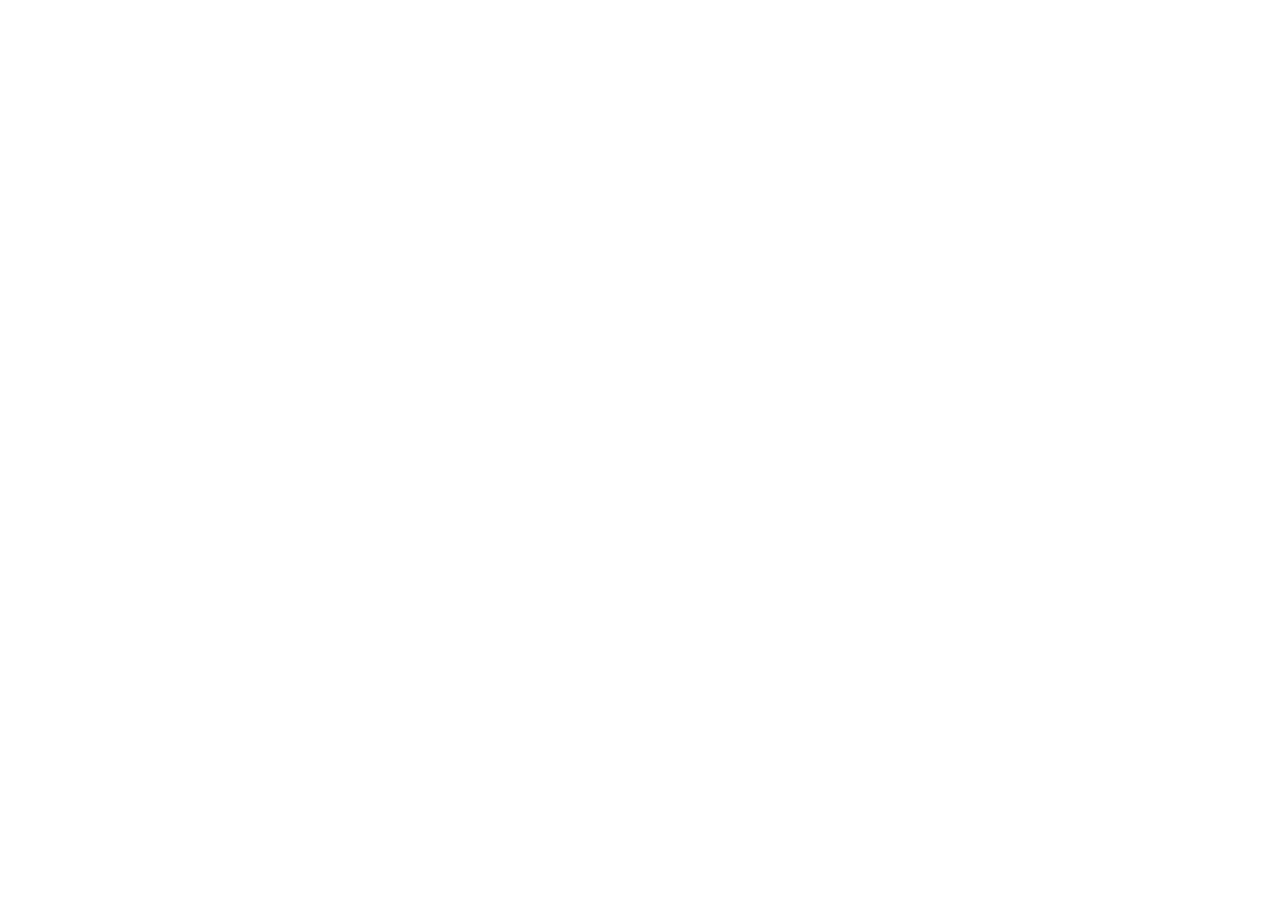
==== index.html @ 6792db54 "Init : création du dépôt, arborescence des fichiers et structure HTML de base" ====
<!DOCTYPE html>
<html lang="fr">
<head>
    <meta charset="UTF-8">
    <meta name="viewport" content="width=device-width, initial-scale=1.0">
    <title>AfriTalent — Accueil</title>
    
    <!-- Bootstrap 5 via CDN : feuille de style -->
    <link href="https://cdn.jsdelivr.net/npm/bootstrap@5.3.0/dist/css/bootstrap.min.css" rel="stylesheet">

    <!-- Votre feuille de style personnelle -->
    <link rel="stylesheet" href="css/style.css">
</head>
<body>
    
    <!-- Le contenu de la page sera ajoute ici -->

    <!-- Bootstrap 5 via CDN : script JavaScript -->
    <script src="https://cdn.jsdelivr.net/npm/bootstrap@5.3.0/dist/js/bootstrap.bundle.min.js"></script>

    <!-- Votre script JavaScript -->
    <script src="js/main.js"></script>
</body>
</html>
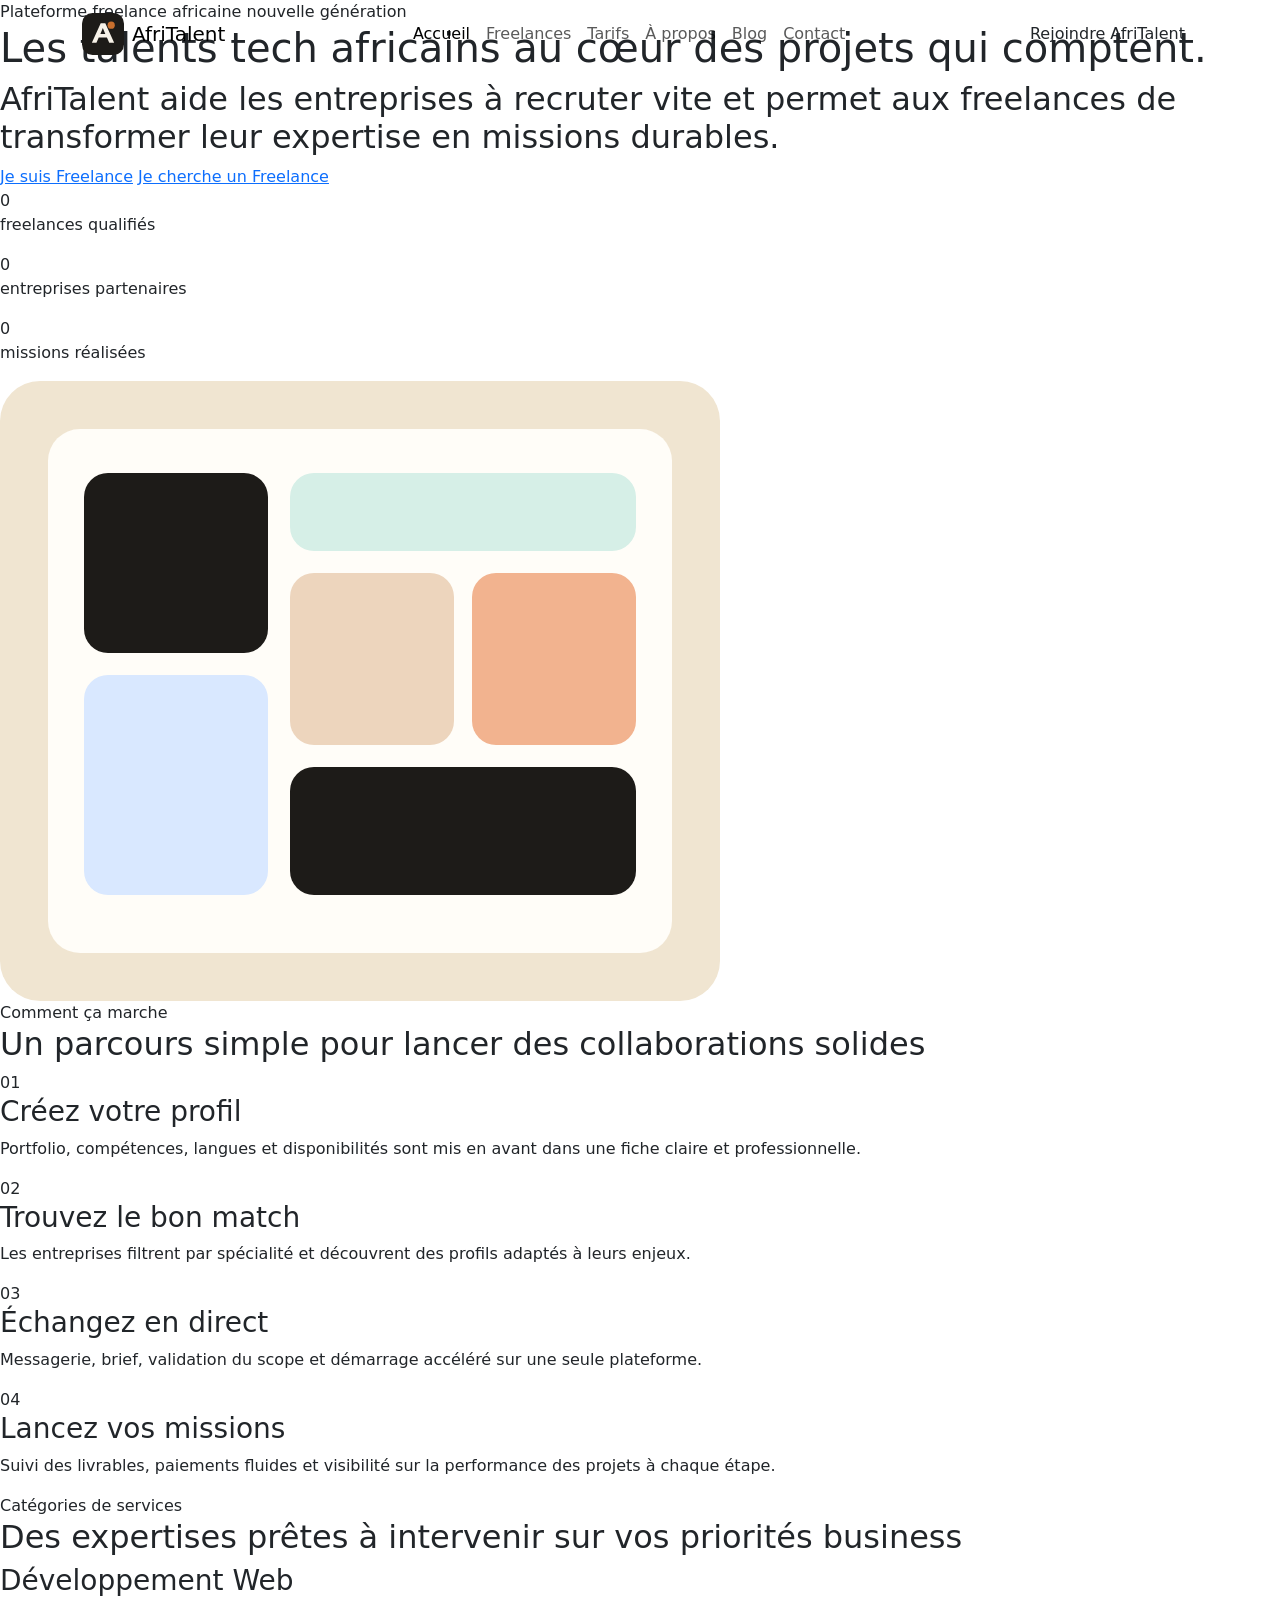
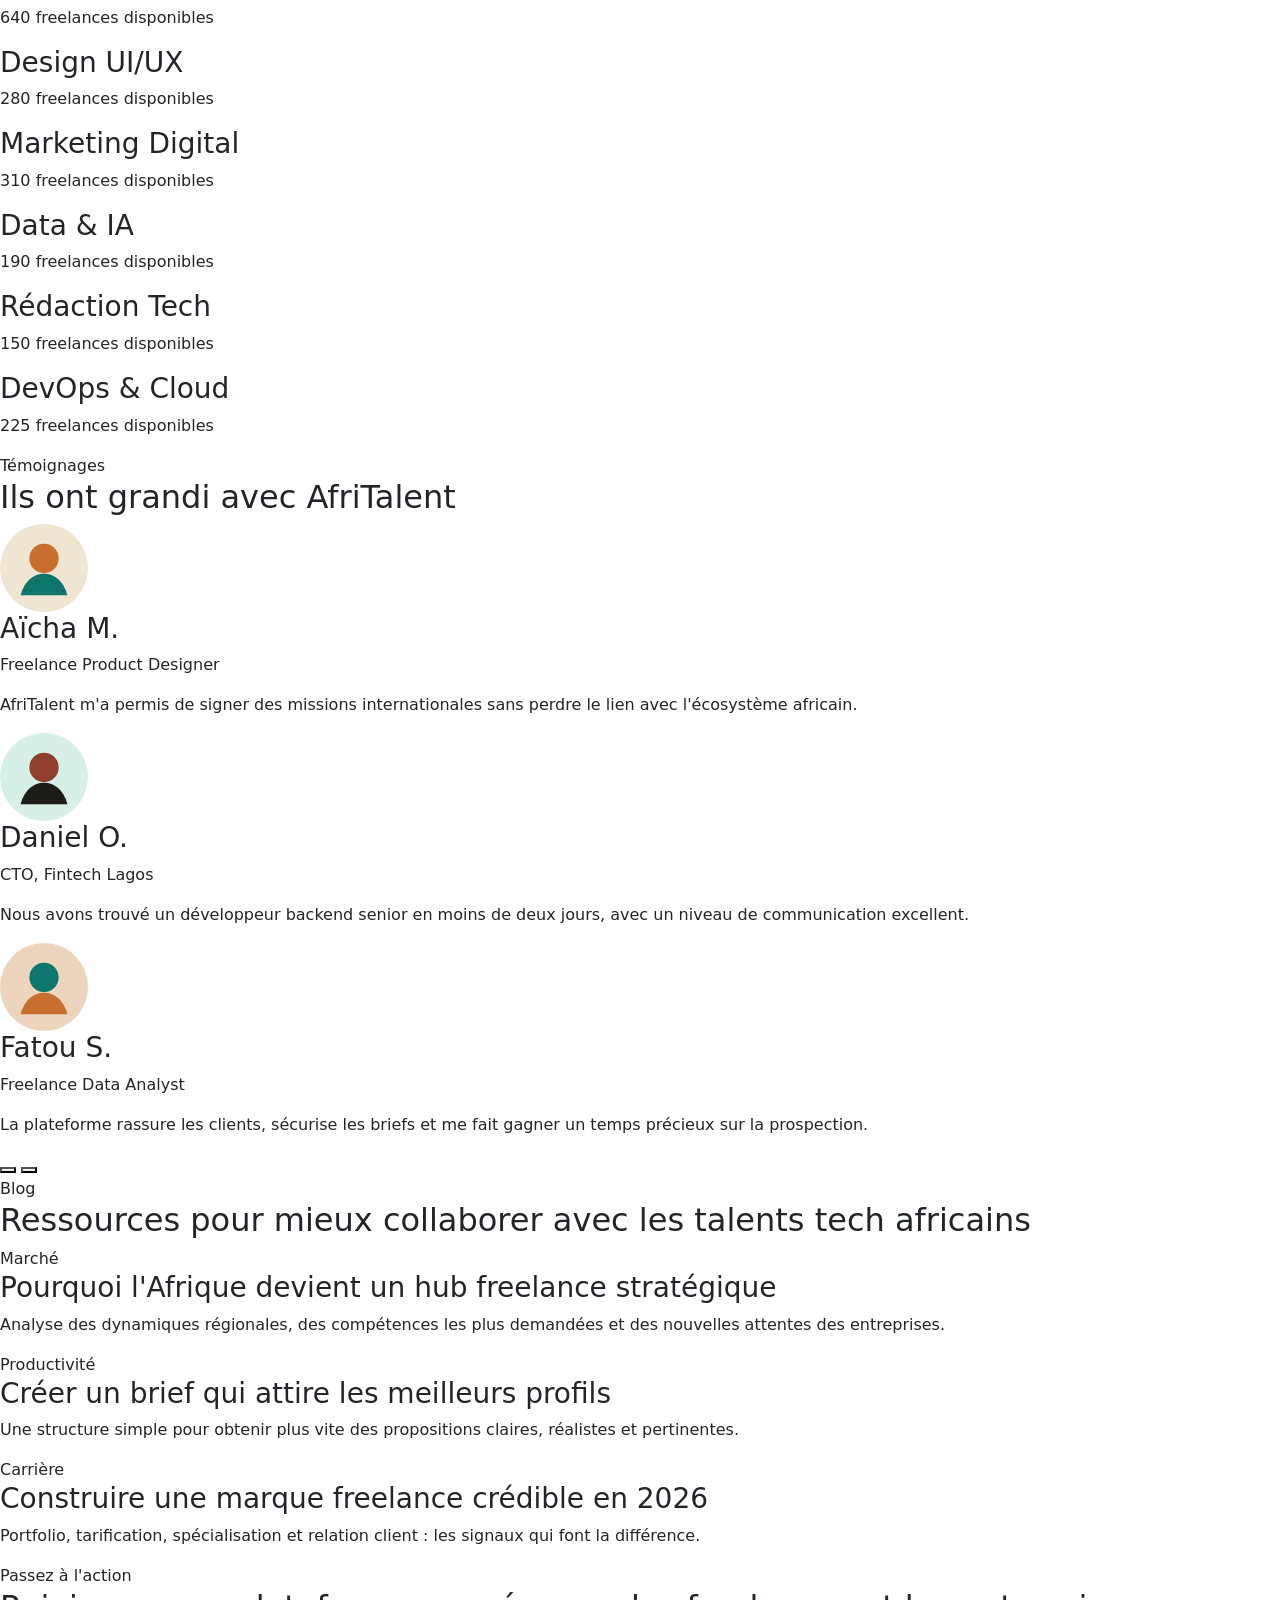
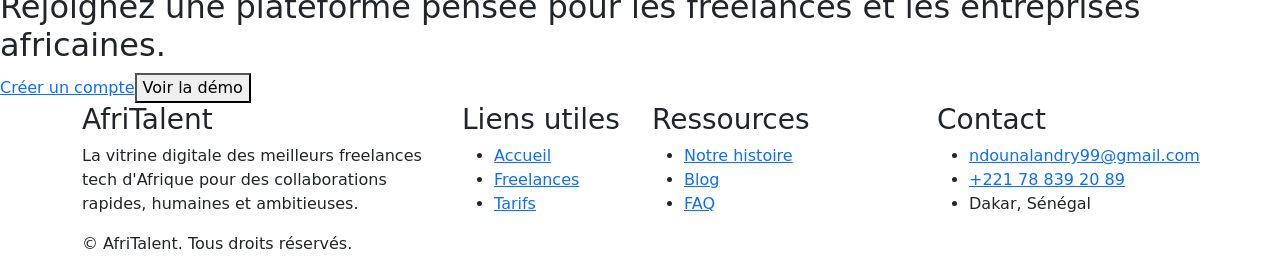
==== commit 4efe4d29: "HTML : structure complète des 5 pages avec sections et contenu texte" ====
--- a/index.html
+++ b/index.html
@@ -1,24 +1,271 @@
 <!DOCTYPE html>
 <html lang="fr">
 <head>
-    <meta charset="UTF-8">
-    <meta name="viewport" content="width=device-width, initial-scale=1.0">
-    <title>AfriTalent — Accueil</title>
-    
-    <!-- Bootstrap 5 via CDN : feuille de style -->
-    <link href="https://cdn.jsdelivr.net/npm/bootstrap@5.3.0/dist/css/bootstrap.min.css" rel="stylesheet">
-
-    <!-- Votre feuille de style personnelle -->
-    <link rel="stylesheet" href="css/style.css">
+  <meta charset="UTF-8">
+  <meta name="viewport" content="width=device-width, initial-scale=1.0">
+  <title>AfriTalent — Accueil</title>
+  <!-- Bootstrap 5 via CDN : feuille de style -->
+  <link href="https://cdn.jsdelivr.net/npm/bootstrap@5.3.0/dist/css/bootstrap.min.css" rel="stylesheet">
+  <!-- Ma feuille de style personnelle -->
+  <link rel="stylesheet" href="css/style.css">
 </head>
 <body>
-    
-    <!-- Le contenu de la page sera ajoute ici -->
-
-    <!-- Bootstrap 5 via CDN : script JavaScript -->
-    <script src="https://cdn.jsdelivr.net/npm/bootstrap@5.3.0/dist/js/bootstrap.bundle.min.js"></script>
-
-    <!-- Votre script JavaScript -->
-    <script src="js/main.js"></script>
+  <header>
+    <nav class="navbar navbar-expand-lg fixed-top site-navbar" aria-label="Navigation principale">
+      <div class="container">
+        <a class="navbar-brand d-flex align-items-center gap-2" href="index.html" aria-label="Accueil AfriTalent">
+          <img src="images/logo-afritalent.svg" alt="Logo AfriTalent" width="42" height="42">
+          <span>AfriTalent</span>
+        </a>
+        <div class="collapse navbar-collapse">
+          <ul class="navbar-nav mx-auto mb-2 mb-lg-0">
+            <li class="nav-item"><a class="nav-link active" href="index.html" aria-current="page">Accueil</a></li>
+            <li class="nav-item"><a class="nav-link" href="freelances.html">Freelances</a></li>
+            <li class="nav-item"><a class="nav-link" href="tarifs.html">Tarifs</a></li>
+            <li class="nav-item"><a class="nav-link" href="about.html">À propos</a></li>
+            <li class="nav-item"><a class="nav-link" href="#blog">Blog</a></li>
+            <li class="nav-item"><a class="nav-link" href="contact.html">Contact</a></li>
+          </ul>
+          <div class="d-flex align-items-center gap-2">
+            <a class="btn btn-brand" href="contact.html">Rejoindre AfriTalent</a>
+          </div>
+        </div>
+      </div>
+    </nav>
+  </header>
+
+  <main>
+    <!-- Hero principal -->
+    <section>
+      <div>
+        <div>
+          <div>
+            <div>Plateforme freelance africaine nouvelle génération</div>
+            <h1>Les talents tech africains au cœur des projets qui comptent.</h1>
+            <h2>AfriTalent aide les entreprises à recruter vite et permet aux freelances de transformer leur expertise en missions durables.</h2>
+            <div>
+              <a href="freelances.html">Je suis Freelance</a>
+              <a href="contact.html">Je cherche un Freelance</a>
+            </div>
+            <div aria-label="Statistiques AfriTalent">
+              <article><span>0</span>
+                <p>freelances qualifiés</p>
+              </article>
+              <article><span>0</span>
+                <p>entreprises partenaires</p>
+              </article>
+              <article><span>0</span>
+                <p>missions réalisées</p>
+              </article>
+            </div>
+          </div>
+          <div>
+            <div>
+              <img src="images/hero-dashboard.svg" alt="Illustration d'un tableau de bord AfriTalent avec profils et statistiques">
+            </div>
+          </div>
+        </div>
+      </div>
+    </section>
+
+    <!-- Parcours utilisateur en Bento Grid -->
+    <section>
+      <div>
+        <div>
+          <span>Comment ça marche</span>
+          <h2>Un parcours simple pour lancer des collaborations solides</h2>
+        </div>
+        <div>
+          <article><span>01</span>
+            <h3>Créez votre profil</h3>
+            <p>Portfolio, compétences, langues et disponibilités sont mis en avant dans une fiche claire et
+              professionnelle.</p>
+          </article>
+          <article><span>02</span>
+            <h3>Trouvez le bon match</h3>
+            <p>Les entreprises filtrent par spécialité et découvrent des profils adaptés à leurs enjeux.</p>
+          </article>
+          <article><span>03</span>
+            <h3>Échangez en direct</h3>
+            <p>Messagerie, brief, validation du scope et démarrage accéléré sur une seule plateforme.</p>
+          </article>
+          <article><span>04</span>
+            <h3>Lancez vos missions</h3>
+            <p>Suivi des livrables, paiements fluides et visibilité sur la performance des projets à chaque étape.</p>
+          </article>
+        </div>
+      </div>
+    </section>
+
+    <!-- Bloc catégories -->
+    <section>
+      <div>
+        <div><span>Catégories de services</span>
+          <h2>Des expertises prêtes à intervenir sur vos priorités business</h2>
+        </div>
+        <div>
+          <div>
+            <article>
+              <h3>Développement Web</h3>
+              <p>640 freelances disponibles</p>
+            </article>
+          </div>
+          <div>
+            <article>
+              <h3>Design UI/UX</h3>
+              <p>280 freelances disponibles</p>
+            </article>
+          </div>
+          <div>
+            <article>
+              <h3>Marketing Digital</h3>
+              <p>310 freelances disponibles</p>
+            </article>
+          </div>
+          <div>
+            <article>
+              <h3>Data &amp; IA</h3>
+              <p>190 freelances disponibles</p>
+            </article>
+          </div>
+          <div>
+            <article>
+              <h3>Rédaction Tech</h3>
+              <p>150 freelances disponibles</p>
+            </article>
+          </div>
+          <div>
+            <article>
+              <h3>DevOps &amp; Cloud</h3>
+              <p>225 freelances disponibles</p>
+            </article>
+          </div>
+        </div>
+      </div>
+    </section>
+
+    <!-- Témoignages clients -->
+    <section>
+      <div>
+        <div><span>Témoignages</span>
+          <h2>Ils ont grandi avec AfriTalent</h2>
+        </div>
+        <div>
+          <div>
+            <div>
+              <article><img src="images/avatar-aicha.svg" alt="Portrait illustré d'Aïcha, product designer" width="88" height="88">
+                <h3>Aïcha M.</h3>
+                <p>Freelance Product Designer</p>
+                <p>AfriTalent m'a permis de signer des missions internationales sans perdre le lien avec l'écosystème africain.</p>
+                <div aria-label="Note 5 sur 5"><i class="bi bi-star-fill"></i><i class="bi bi-star-fill"></i><i class="bi bi-star-fill"></i><i class="bi bi-star-fill"></i><i class="bi bi-star-fill"></i></div>
+              </article>
+            </div>
+            <div>
+              <article><img src="images/avatar-daniel.svg" alt="Portrait illustré de Daniel, CTO" width="88" height="88">
+                <h3>Daniel O.</h3>
+                <p>CTO, Fintech Lagos</p>
+                <p>Nous avons trouvé un développeur backend senior en moins de deux jours, avec un niveau de communication excellent.</p>
+                <div aria-label="Note 5 sur 5"><i class="bi bi-star-fill"></i><i class="bi bi-star-fill"></i><i class="bi bi-star-fill"></i><i class="bi bi-star-fill"></i><i class="bi bi-star-fill"></i></div>
+              </article>
+            </div>
+            <div>
+              <article><img src="images/avatar-fatou.svg" alt="Portrait illustré de Fatou, consultante data" width="88" height="88">
+                <h3>Fatou S.</h3>
+                <p>Freelance Data Analyst</p>
+                <p>La plateforme rassure les clients, sécurise les briefs et me fait gagner un temps précieux sur la prospection.</p>
+                <div aria-label="Note 5 sur 5"><i class="bi bi-star-fill"></i><i class="bi bi-star-fill"></i><i class="bi bi-star-fill"></i><i class="bi bi-star-fill"></i><i class="bi bi-star-fill"></i></div>
+              </article>
+            </div>
+          </div>
+          <button type="button" aria-label="Témoignage précédent"></button>
+          <button type="button" aria-label="Témoignage suivant"></button>
+        </div>
+      </div>
+    </section>
+
+    <!-- Articles de contenu -->
+    <section id="blog">
+      <div>
+        <div><span>Blog</span>
+          <h2>Ressources pour mieux collaborer avec les talents tech africains</h2>
+        </div>
+        <div>
+          <div>
+            <article><span>Marché</span>
+              <h3>Pourquoi l'Afrique devient un hub freelance stratégique</h3>
+              <p>Analyse des dynamiques régionales, des compétences les plus demandées et des nouvelles attentes des entreprises.</p>
+            </article>
+          </div>
+          <div>
+            <article><span>Productivité</span>
+              <h3>Créer un brief qui attire les meilleurs profils</h3>
+              <p>Une structure simple pour obtenir plus vite des propositions claires, réalistes et pertinentes.</p>
+            </article>
+          </div>
+          <div>
+            <article><span>Carrière</span>
+              <h3>Construire une marque freelance crédible en 2026</h3>
+              <p>Portfolio, tarification, spécialisation et relation client : les signaux qui font la différence.</p>
+            </article>
+          </div>
+        </div>
+      </div>
+    </section>
+
+    <!-- Appel à l'action final -->
+    <section>
+      <div>
+        <div>
+          <div><span>Passez à l'action</span>
+            <h2>Rejoignez une plateforme pensée pour les freelances et les entreprises africaines.</h2>
+          </div>
+          <div><a href="contact.html">Créer un compte</a><button type="button">Voir la démo</button></div>
+        </div>
+      </div>
+    </section>
+  </main>
+
+  <footer class="site-footer">
+    <div class="container">
+      <div class="row g-4">
+        <div class="col-lg-4">
+          <h3>AfriTalent</h3>
+          <p>La vitrine digitale des meilleurs freelances tech d'Afrique pour des collaborations rapides, humaines et ambitieuses.</p>
+          <div class="social-links"><a href="#" aria-label="LinkedIn AfriTalent"><i class="bi bi-linkedin"></i></a><a href="#" aria-label="Instagram AfriTalent"><i class="bi bi-instagram"></i></a><a href="#" aria-label="X AfriTalent"><i class="bi bi-twitter-x"></i></a></div>
+        </div>
+        <div class="col-6 col-lg-2">
+          <h3>Liens utiles</h3>
+          <ul class="footer-links">
+            <li><a href="index.html">Accueil</a></li>
+            <li><a href="freelances.html">Freelances</a></li>
+            <li><a href="tarifs.html">Tarifs</a></li>
+          </ul>
+        </div>
+        <div class="col-6 col-lg-3">
+          <h3>Ressources</h3>
+          <ul class="footer-links">
+            <li><a href="about.html">Notre histoire</a></li>
+            <li><a href="#blog">Blog</a></li>
+            <li><a href="tarifs.html#faq">FAQ</a></li>
+          </ul>
+        </div>
+        <div class="col-lg-3">
+          <h3>Contact</h3>
+          <ul class="footer-links">
+            <li><a href="mailto:ndounalandry99@gmail.com">ndounalandry99@gmail.com</a></li>
+            <li><a href="tel:+221788392089">+221 78 839 20 89</a></li>
+            <li>Dakar, Sénégal</li>
+          </ul>
+        </div>
+      </div>
+      <p>&copy; <span></span> AfriTalent. Tous droits réservés.</p>
+    </div>
+  </footer>
+
+  <!-- Bootstrap 5 via CDN : script JavaScript -->
+  <script src="https://cdn.jsdelivr.net/npm/bootstrap@5.3.0/dist/js/bootstrap.bundle.min.js"></script>
+
+  <!-- Mon script JavaScript -->
+  <script src="js/main.js"></script>
 </body>
 </html>
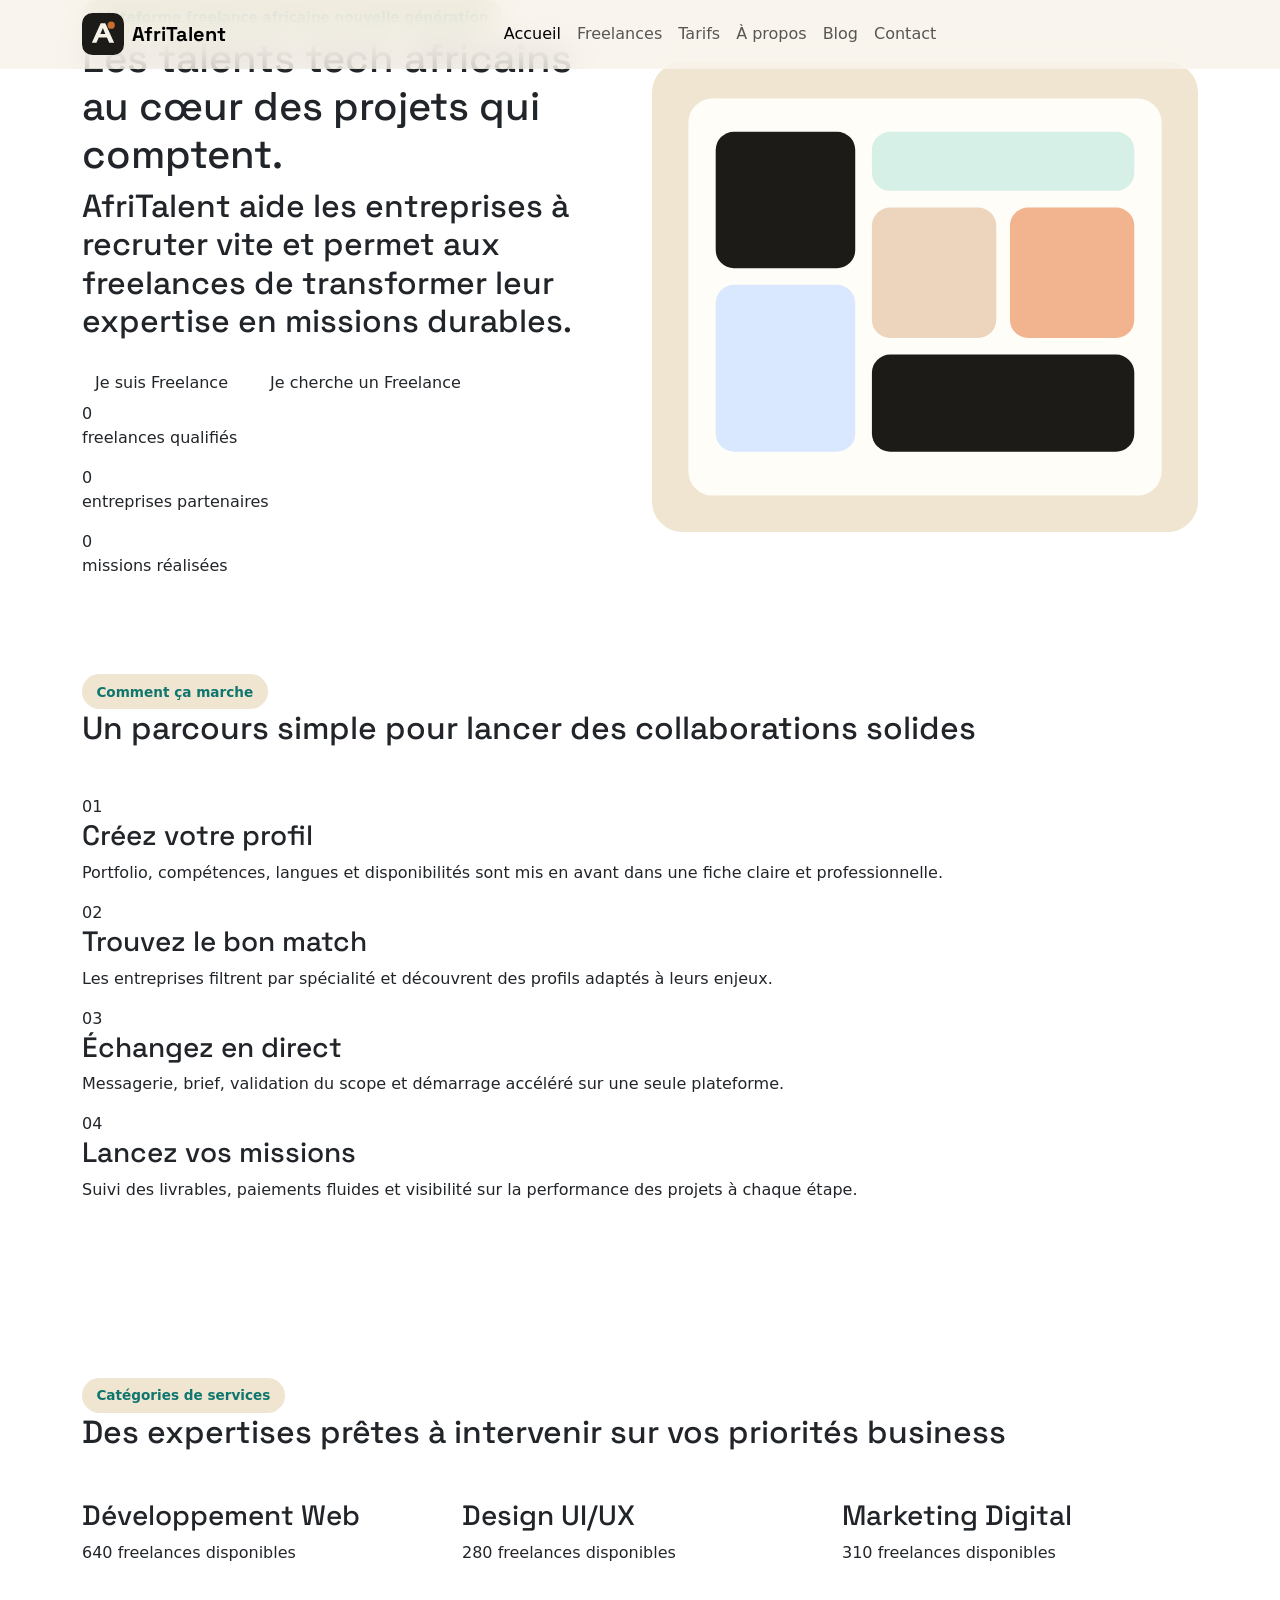
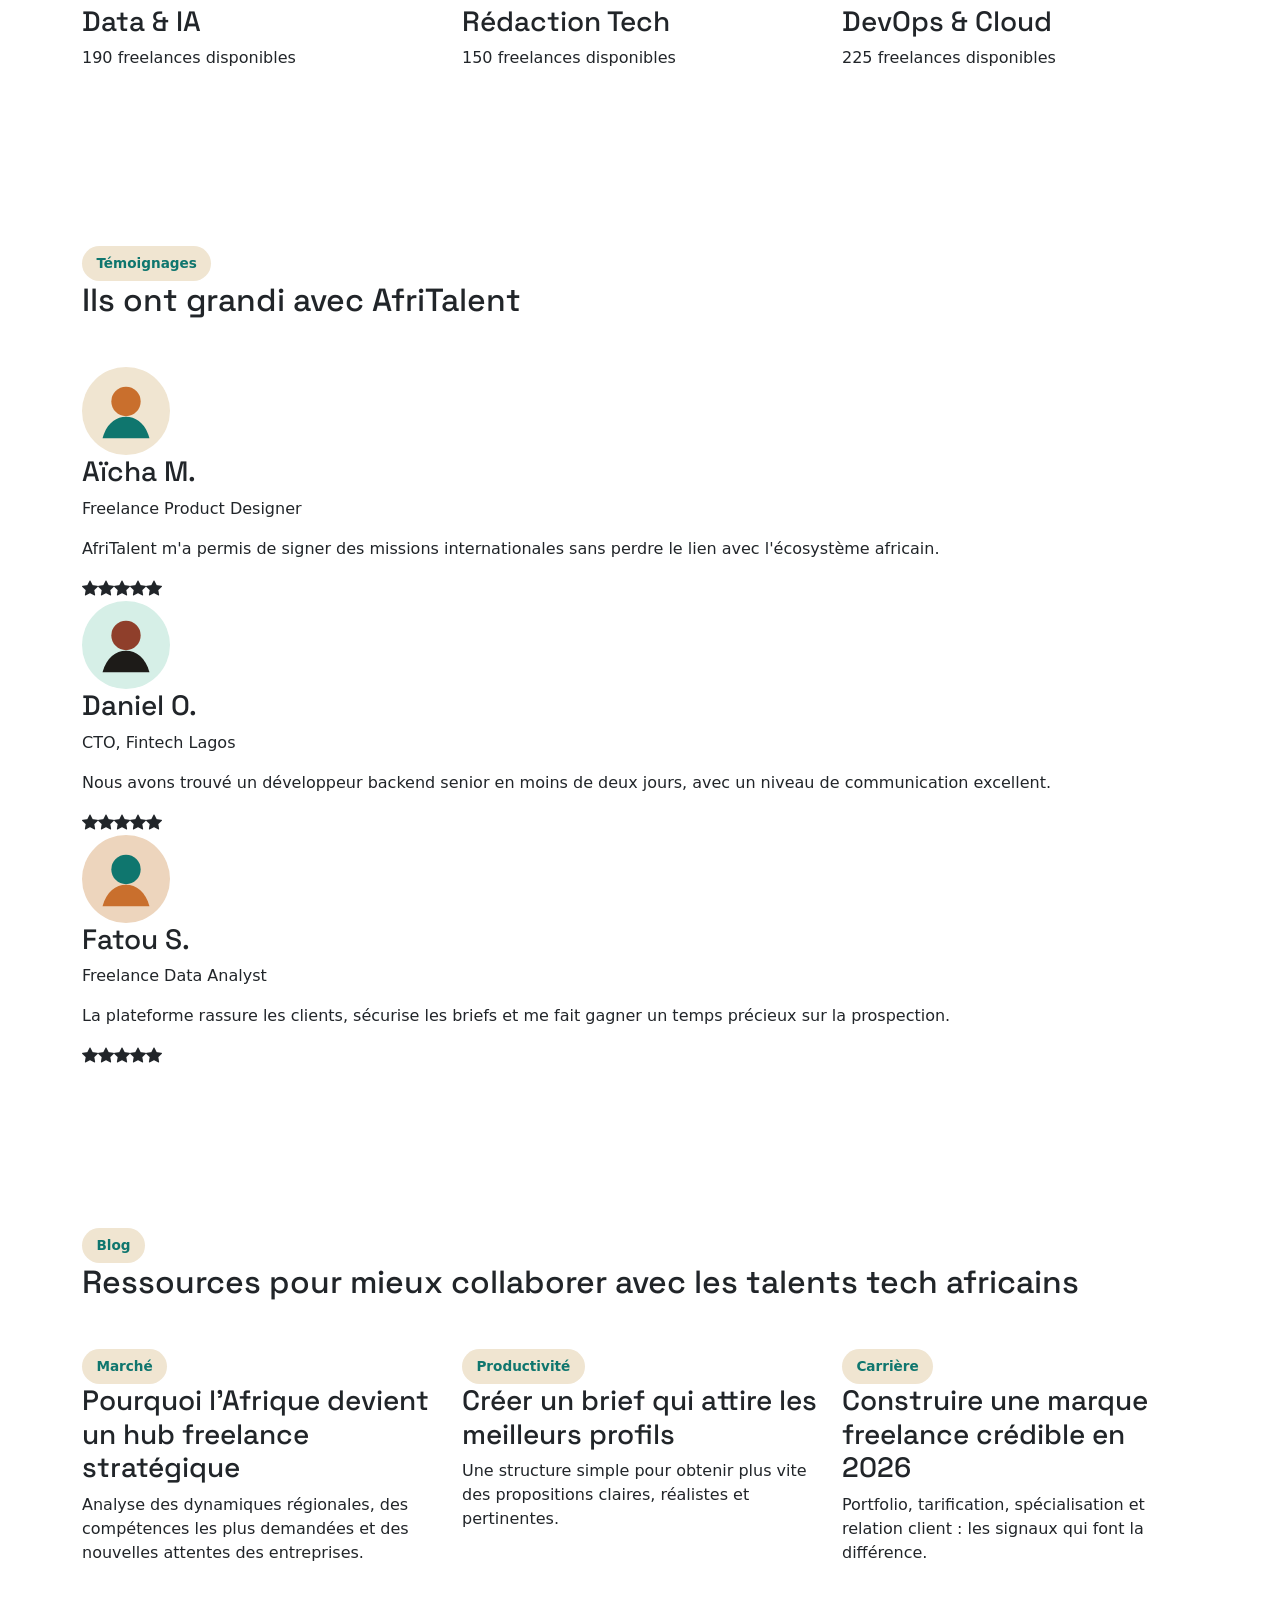
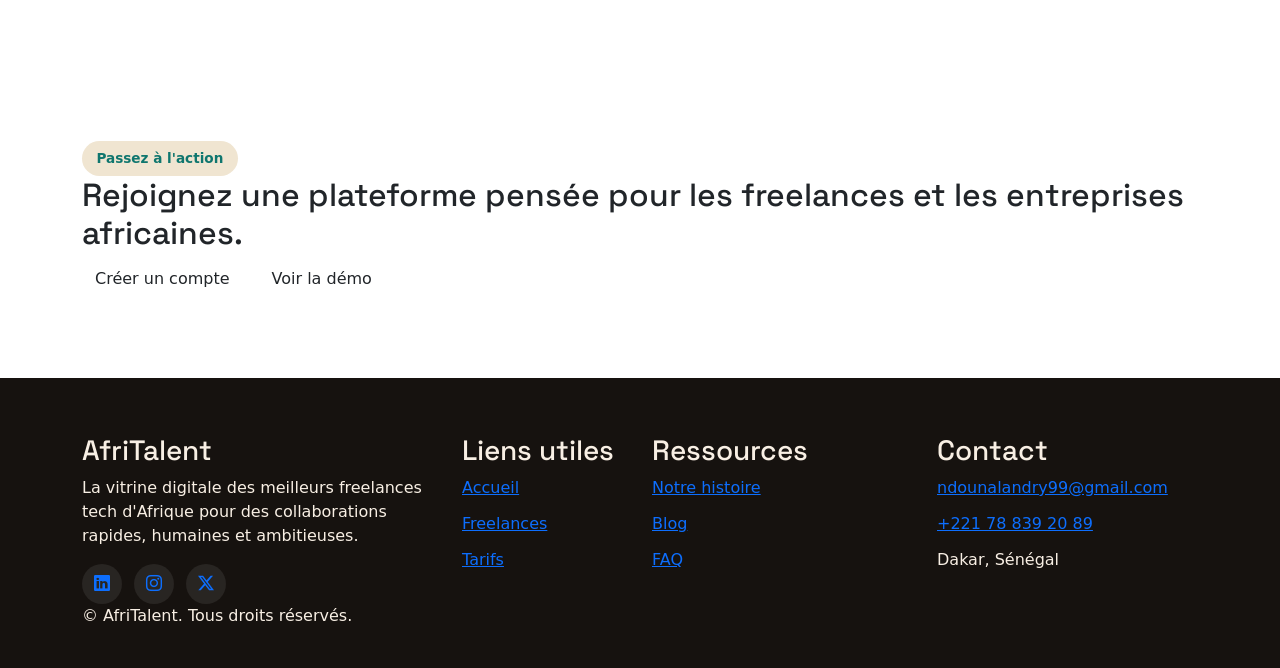
==== commit 20acaa2e: "CSS : variables, typographie, layout général et styles de base" ====
--- a/index.html
+++ b/index.html
@@ -8,6 +8,11 @@
   <link href="https://cdn.jsdelivr.net/npm/bootstrap@5.3.0/dist/css/bootstrap.min.css" rel="stylesheet">
   <!-- Ma feuille de style personnelle -->
   <link rel="stylesheet" href="css/style.css">
+  <link rel="preconnect" href="https://fonts.googleapis.com">
+  <link rel="preconnect" href="https://fonts.gstatic.com" crossorigin>
+  <link href="https://fonts.googleapis.com/css2?family=Plus+Jakarta+Sans:wght@400;500;600;700;800&family=Space+Grotesk:wght@500;700&display=swap" rel="stylesheet">
+  <link href="https://cdn.jsdelivr.net/npm/bootstrap@5.3.3/dist/css/bootstrap.min.css" rel="stylesheet">
+  <link href="https://cdn.jsdelivr.net/npm/bootstrap-icons@1.11.3/font/bootstrap-icons.min.css" rel="stylesheet">
 </head>
 <body>
   <header>
@@ -17,18 +22,18 @@
           <img src="images/logo-afritalent.svg" alt="Logo AfriTalent" width="42" height="42">
           <span>AfriTalent</span>
         </a>
-        <div class="collapse navbar-collapse">
+        <button class="navbar-toggler" type="button" data-bs-toggle="collapse" data-bs-target="#navbarNav" aria-controls="navbarNav" aria-expanded="false" aria-label="Toggle navigation">
+          <span class="navbar-toggler-icon"></span>
+        </button>
+        <div class="collapse navbar-collapse" id="navbarNav">
           <ul class="navbar-nav mx-auto mb-2 mb-lg-0">
             <li class="nav-item"><a class="nav-link active" href="index.html" aria-current="page">Accueil</a></li>
             <li class="nav-item"><a class="nav-link" href="freelances.html">Freelances</a></li>
             <li class="nav-item"><a class="nav-link" href="tarifs.html">Tarifs</a></li>
             <li class="nav-item"><a class="nav-link" href="about.html">À propos</a></li>
-            <li class="nav-item"><a class="nav-link" href="#blog">Blog</a></li>
+            <li class="nav-item"><a class="nav-link" href="index.html#blog">Blog</a></li>
             <li class="nav-item"><a class="nav-link" href="contact.html">Contact</a></li>
           </ul>
-          <div class="d-flex align-items-center gap-2">
-            <a class="btn btn-brand" href="contact.html">Rejoindre AfriTalent</a>
-          </div>
         </div>
       </div>
     </nav>
@@ -36,31 +41,31 @@
 
   <main>
     <!-- Hero principal -->
-    <section>
-      <div>
-        <div>
-          <div>
-            <div>Plateforme freelance africaine nouvelle génération</div>
-            <h1>Les talents tech africains au cœur des projets qui comptent.</h1>
-            <h2>AfriTalent aide les entreprises à recruter vite et permet aux freelances de transformer leur expertise en missions durables.</h2>
-            <div>
-              <a href="freelances.html">Je suis Freelance</a>
-              <a href="contact.html">Je cherche un Freelance</a>
+    <section class="hero-section">
+      <div class="container">
+        <div class="row align-items-center">
+          <div class="col-lg-6">
+            <span class="section-badge">Plateforme freelance africaine nouvelle génération</span>
+            <h1 class="hero-title">Les talents tech africains au cœur des projets qui comptent.</h1>
+            <h2 class="hero-subtitle">AfriTalent aide les entreprises à recruter vite et permet aux freelances de transformer leur expertise en missions durables.</h2>
+            <div class="d-flex gap-3 mt-4">
+              <a class="btn btn-brand" href="freelances.html">Je suis Freelance</a>
+              <a class="btn btn-outline-brand" href="contact.html">Je cherche un Freelance</a>
             </div>
-            <div aria-label="Statistiques AfriTalent">
-              <article><span>0</span>
+            <div class="stats-row" aria-label="Statistiques AfriTalent">
+              <article class="stat-card"><span>0</span>
                 <p>freelances qualifiés</p>
               </article>
-              <article><span>0</span>
+              <article class="stat-card"><span>0</span>
                 <p>entreprises partenaires</p>
               </article>
-              <article><span>0</span>
+              <article class="stat-card"><span>0</span>
                 <p>missions réalisées</p>
               </article>
             </div>
           </div>
-          <div>
-            <div>
+          <div class="col-lg-6">
+            <div class="hero-visual">
               <img src="images/hero-dashboard.svg" alt="Illustration d'un tableau de bord AfriTalent avec profils et statistiques">
             </div>
           </div>
@@ -69,27 +74,27 @@
     </section>
 
     <!-- Parcours utilisateur en Bento Grid -->
-    <section>
-      <div>
-        <div>
-          <span>Comment ça marche</span>
+    <section class="section-space">
+      <div class="container">
+        <div class="section-heading mb-5">
+          <span class="section-badge">Comment ça marche</span>
           <h2>Un parcours simple pour lancer des collaborations solides</h2>
         </div>
-        <div>
-          <article><span>01</span>
+        <div class="bento-grid">
+          <article class="bento-card"><span class="step-number">01</span>
             <h3>Créez votre profil</h3>
             <p>Portfolio, compétences, langues et disponibilités sont mis en avant dans une fiche claire et
               professionnelle.</p>
           </article>
-          <article><span>02</span>
+          <article class="bento-card"><span class="step-number">02</span>
             <h3>Trouvez le bon match</h3>
             <p>Les entreprises filtrent par spécialité et découvrent des profils adaptés à leurs enjeux.</p>
           </article>
-          <article><span>03</span>
+          <article class="bento-card"><span class="step-number">03</span>
             <h3>Échangez en direct</h3>
             <p>Messagerie, brief, validation du scope et démarrage accéléré sur une seule plateforme.</p>
           </article>
-          <article><span>04</span>
+          <article class="bento-card"><span class="step-number">04</span>
             <h3>Lancez vos missions</h3>
             <p>Suivi des livrables, paiements fluides et visibilité sur la performance des projets à chaque étape.</p>
           </article>
@@ -98,44 +103,44 @@
     </section>
 
     <!-- Bloc catégories -->
-    <section>
-      <div>
-        <div><span>Catégories de services</span>
+    <section class="section-space">
+      <div class="container">
+        <div class="section-heading mb-5"><span class="section-badge">Catégories de services</span>
           <h2>Des expertises prêtes à intervenir sur vos priorités business</h2>
         </div>
-        <div>
-          <div>
-            <article>
+        <div class="row g-4">
+          <div class="col-md-4">
+            <article class="service-card">
               <h3>Développement Web</h3>
               <p>640 freelances disponibles</p>
             </article>
           </div>
-          <div>
-            <article>
+          <div class="col-md-4">
+            <article class="service-card">
               <h3>Design UI/UX</h3>
               <p>280 freelances disponibles</p>
             </article>
           </div>
-          <div>
-            <article>
+          <div class="col-md-4">
+            <article class="service-card">
               <h3>Marketing Digital</h3>
               <p>310 freelances disponibles</p>
             </article>
           </div>
-          <div>
-            <article>
+          <div class="col-md-4">
+            <article class="service-card">
               <h3>Data &amp; IA</h3>
               <p>190 freelances disponibles</p>
             </article>
           </div>
-          <div>
-            <article>
+          <div class="col-md-4">
+            <article class="service-card">
               <h3>Rédaction Tech</h3>
               <p>150 freelances disponibles</p>
             </article>
           </div>
-          <div>
-            <article>
+          <div class="col-md-4">
+            <article class="service-card">
               <h3>DevOps &amp; Cloud</h3>
               <p>225 freelances disponibles</p>
             </article>
@@ -145,65 +150,58 @@
     </section>
 
     <!-- Témoignages clients -->
-    <section>
-      <div>
-        <div><span>Témoignages</span>
+    <section class="section-space">
+      <div class="container">
+        <div class="section-heading mb-5"><span class="section-badge">Témoignages</span>
           <h2>Ils ont grandi avec AfriTalent</h2>
         </div>
-        <div>
-          <div>
-            <div>
-              <article><img src="images/avatar-aicha.svg" alt="Portrait illustré d'Aïcha, product designer" width="88" height="88">
-                <h3>Aïcha M.</h3>
-                <p>Freelance Product Designer</p>
-                <p>AfriTalent m'a permis de signer des missions internationales sans perdre le lien avec l'écosystème africain.</p>
-                <div aria-label="Note 5 sur 5"><i class="bi bi-star-fill"></i><i class="bi bi-star-fill"></i><i class="bi bi-star-fill"></i><i class="bi bi-star-fill"></i><i class="bi bi-star-fill"></i></div>
-              </article>
-            </div>
-            <div>
-              <article><img src="images/avatar-daniel.svg" alt="Portrait illustré de Daniel, CTO" width="88" height="88">
-                <h3>Daniel O.</h3>
-                <p>CTO, Fintech Lagos</p>
-                <p>Nous avons trouvé un développeur backend senior en moins de deux jours, avec un niveau de communication excellent.</p>
-                <div aria-label="Note 5 sur 5"><i class="bi bi-star-fill"></i><i class="bi bi-star-fill"></i><i class="bi bi-star-fill"></i><i class="bi bi-star-fill"></i><i class="bi bi-star-fill"></i></div>
-              </article>
-            </div>
-            <div>
-              <article><img src="images/avatar-fatou.svg" alt="Portrait illustré de Fatou, consultante data" width="88" height="88">
-                <h3>Fatou S.</h3>
-                <p>Freelance Data Analyst</p>
-                <p>La plateforme rassure les clients, sécurise les briefs et me fait gagner un temps précieux sur la prospection.</p>
-                <div aria-label="Note 5 sur 5"><i class="bi bi-star-fill"></i><i class="bi bi-star-fill"></i><i class="bi bi-star-fill"></i><i class="bi bi-star-fill"></i><i class="bi bi-star-fill"></i></div>
-              </article>
-            </div>
-          </div>
-          <button type="button" aria-label="Témoignage précédent"></button>
-          <button type="button" aria-label="Témoignage suivant"></button>
+        <div class="testimonials-shell">
+          <div class="testimonial-card">
+            <img src="images/avatar-aicha.svg" alt="Portrait illustré d'Aïcha, product designer" width="88" height="88">
+            <h3>Aïcha M.</h3>
+            <p class="role">Freelance Product Designer</p>
+            <p>AfriTalent m'a permis de signer des missions internationales sans perdre le lien avec l'écosystème africain.</p>
+            <div class="stars" aria-label="Note 5 sur 5"><i class="bi bi-star-fill"></i><i class="bi bi-star-fill"></i><i class="bi bi-star-fill"></i><i class="bi bi-star-fill"></i><i class="bi bi-star-fill"></i></div>
+          </div>
+          <div class="testimonial-card">
+            <img src="images/avatar-daniel.svg" alt="Portrait illustré de Daniel, CTO" width="88" height="88">
+            <h3>Daniel O.</h3>
+            <p class="role">CTO, Fintech Lagos</p>
+            <p>Nous avons trouvé un développeur backend senior en moins de deux jours, avec un niveau de communication excellent.</p>
+            <div class="stars" aria-label="Note 5 sur 5"><i class="bi bi-star-fill"></i><i class="bi bi-star-fill"></i><i class="bi bi-star-fill"></i><i class="bi bi-star-fill"></i><i class="bi bi-star-fill"></i></div>
+          </div>
+          <div class="testimonial-card">
+            <img src="images/avatar-fatou.svg" alt="Portrait illustré de Fatou, consultante data" width="88" height="88">
+            <h3>Fatou S.</h3>
+            <p class="role">Freelance Data Analyst</p>
+            <p>La plateforme rassure les clients, sécurise les briefs et me fait gagner un temps précieux sur la prospection.</p>
+            <div class="stars" aria-label="Note 5 sur 5"><i class="bi bi-star-fill"></i><i class="bi bi-star-fill"></i><i class="bi bi-star-fill"></i><i class="bi bi-star-fill"></i><i class="bi bi-star-fill"></i></div>
+          </div>
         </div>
       </div>
     </section>
 
     <!-- Articles de contenu -->
-    <section id="blog">
-      <div>
-        <div><span>Blog</span>
+    <section id="blog" class="section-space">
+      <div class="container">
+        <div class="section-heading mb-5"><span class="section-badge">Blog</span>
           <h2>Ressources pour mieux collaborer avec les talents tech africains</h2>
         </div>
-        <div>
-          <div>
-            <article><span>Marché</span>
+        <div class="row g-4">
+          <div class="col-md-4">
+            <article class="blog-card"><span class="section-badge">Marché</span>
               <h3>Pourquoi l'Afrique devient un hub freelance stratégique</h3>
               <p>Analyse des dynamiques régionales, des compétences les plus demandées et des nouvelles attentes des entreprises.</p>
             </article>
           </div>
-          <div>
-            <article><span>Productivité</span>
+          <div class="col-md-4">
+            <article class="blog-card"><span class="section-badge">Productivité</span>
               <h3>Créer un brief qui attire les meilleurs profils</h3>
               <p>Une structure simple pour obtenir plus vite des propositions claires, réalistes et pertinentes.</p>
             </article>
           </div>
-          <div>
-            <article><span>Carrière</span>
+          <div class="col-md-4">
+            <article class="blog-card"><span class="section-badge">Carrière</span>
               <h3>Construire une marque freelance crédible en 2026</h3>
               <p>Portfolio, tarification, spécialisation et relation client : les signaux qui font la différence.</p>
             </article>
@@ -213,13 +211,17 @@
     </section>
 
     <!-- Appel à l'action final -->
-    <section>
-      <div>
-        <div>
-          <div><span>Passez à l'action</span>
+    <section class="section-space">
+      <div class="container">
+        <div class="cta-banner">
+          <div>
+            <span class="section-badge">Passez à l'action</span>
             <h2>Rejoignez une plateforme pensée pour les freelances et les entreprises africaines.</h2>
           </div>
-          <div><a href="contact.html">Créer un compte</a><button type="button">Voir la démo</button></div>
+          <div class="d-flex gap-3">
+            <a class="btn btn-brand" href="contact.html">Créer un compte</a>
+            <button class="btn btn-outline-brand" type="button">Voir la démo</button>
+          </div>
         </div>
       </div>
     </section>
@@ -245,7 +247,7 @@
           <h3>Ressources</h3>
           <ul class="footer-links">
             <li><a href="about.html">Notre histoire</a></li>
-            <li><a href="#blog">Blog</a></li>
+            <li><a href="index.html#blog">Blog</a></li>
             <li><a href="tarifs.html#faq">FAQ</a></li>
           </ul>
         </div>
--- a/css/style.css
+++ b/css/style.css
@@ -0,0 +1,214 @@
+/* VARIABLES CSS */
+:root {
+  --color-bg: #f7f2e8;
+  --color-surface: #fffdf8;
+  --color-surface-strong: #f0e5d1;
+  --color-text: #1d1b18;
+  --color-muted: #6c655d;
+  --color-primary: #c96f2d;
+  --color-secondary: #0f766e;
+  --color-accent: #8f3f2b;
+  --color-border: rgba(29, 27, 24, 0.12);
+  --shadow-soft: 0 20px 40px rgba(30, 22, 12, 0.08);
+  --radius-xl: 28px;
+  --radius-lg: 20px;
+  --navbar-height: 88px;
+}
+
+/* RESET ET STYLES DE BASE */
+* { box-sizing: border-box; }
+html { scroll-behavior: smooth; }
+
+body {
+  margin: 0;
+  font-family: "Plus Jakarta Sans", sans-serif;
+  background: var(--color-bg);
+  color: var(--color-text);
+  line-height: 1.7;
+}
+
+img { max-width: 100%; display: block; }
+a { color: inherit; text-decoration: none; }
+h1, h2, h3, .navbar-brand span { font-family: "Space Grotesk", sans-serif; line-height: 1.1; }
+
+/* SECTIONS */
+.page-hero { padding: 4rem 0 2rem; }
+.section-space { padding: 5rem 0; }
+
+.section-badge {
+  display: inline-block;
+  padding: .45rem .9rem;
+  border-radius: 999px;
+  background: var(--color-surface-strong);
+  color: var(--color-secondary);
+  font-weight: 700;
+  font-size: .85rem;
+}
+
+/* NAVBAR */
+.site-navbar {
+  padding: 1rem 0;
+  background: rgba(247, 242, 232, .72);
+  backdrop-filter: blur(16px);
+  border-bottom: 1px solid transparent;
+}
+
+.navbar-brand span { font-size: 1.25rem; font-weight: 700; }
+.nav-link { font-weight: 600; color: var(--color-muted); }
+.nav-link.active, .nav-link:hover { color: var(--color-text); }
+
+/* BOUTONS */
+.btn-brand, .filter-btn { border-radius: 999px; font-weight: 700; }
+
+.btn-brand {
+  background: var(--color-primary);
+  color: #fff;
+  border: 1px solid var(--color-primary);
+}
+
+.btn-brand:hover {
+  background: var(--color-accent);
+  border-color: var(--color-accent);
+  color: #fff;
+}
+
+.filter-btn {
+  padding: .8rem 1.1rem;
+  border: 1px solid var(--color-border);
+  background: var(--color-surface);
+  color: var(--color-text);
+}
+
+.filter-btn.active {
+  background: var(--color-text);
+  color: var(--color-bg);
+}
+
+.filter-bar { display: flex; flex-wrap: wrap; gap: .75rem; }
+
+/* CARTES FREELANCER */
+.freelancer-card {
+  border: 1px solid var(--color-border);
+  border-radius: var(--radius-xl);
+  overflow: hidden;
+  background: var(--color-surface);
+  box-shadow: var(--shadow-soft);
+}
+
+.freelancer-card img {
+  aspect-ratio: 4 / 3;
+  object-fit: cover;
+  background: linear-gradient(135deg, #edd5bd, #d6efe7);
+}
+
+.text-accent, .profile-meta { color: var(--color-muted); }
+.profile-meta {
+  display: flex;
+  justify-content: space-between;
+  font-weight: 700;
+}
+
+.btn-outline-brand {
+  border: 1px solid var(--color-text);
+  color: var(--color-text);
+  border-radius: 999px;
+  font-weight: 700;
+}
+
+.btn-outline-brand:hover {
+  background: var(--color-text);
+  color: var(--color-bg);
+}
+
+/* FORMULAIRE DE CONTACT */
+.contact-form {
+  background: var(--color-surface);
+  border: 1px solid var(--color-border);
+  border-radius: var(--radius-xl);
+  box-shadow: var(--shadow-soft);
+  padding: 1.5rem;
+}
+
+.contact-form .form-control,
+.contact-form .form-select {
+  border-radius: 1rem;
+  border: 1px solid var(--color-border);
+  background: var(--color-surface);
+  color: var(--color-text);
+  padding: .85rem 1rem;
+}
+
+.contact-form .form-control:focus,
+.contact-form .form-select:focus {
+  box-shadow: 0 0 0 .2rem rgba(201, 111, 45, .18);
+  border-color: var(--color-primary);
+}
+
+.field-error {
+  display: block;
+  min-height: 1.4rem;
+  margin-top: .35rem;
+  color: #c0392b;
+}
+
+.form-success {
+  display: none;
+  padding: 1rem;
+  border-radius: 1rem;
+  background: rgba(15, 118, 110, .12);
+  color: var(--color-secondary);
+  font-weight: 700;
+}
+
+.contact-list {
+  list-style: none;
+  padding: 0;
+  margin: 0;
+}
+
+.contact-list li {
+  display: flex;
+  align-items: center;
+  gap: .75rem;
+  margin-bottom: 1rem;
+}
+
+.contact-info {
+  background: var(--color-surface);
+  border: 1px solid var(--color-border);
+  border-radius: var(--radius-xl);
+  box-shadow: var(--shadow-soft);
+  padding: 1.5rem;
+}
+
+.map-wrapper iframe { width: 100%; min-height: 320px; border: 0; border-radius: var(--radius-lg); }
+
+/* FOOTER */
+.site-footer {
+  padding: 3.5rem 0 1.5rem;
+  background: #16120f;
+  color: #f8efe4;
+}
+
+.footer-links {
+  list-style: none;
+  padding: 0;
+  margin: 0;
+}
+
+.footer-links li + li { margin-top: .75rem; }
+
+.social-links {
+  display: flex;
+  gap: .75rem;
+}
+
+.social-links a {
+  width: 40px;
+  height: 40px;
+  display: inline-flex;
+  align-items: center;
+  justify-content: center;
+  border-radius: 50%;
+  background: rgba(255, 255, 255, .08);
+}
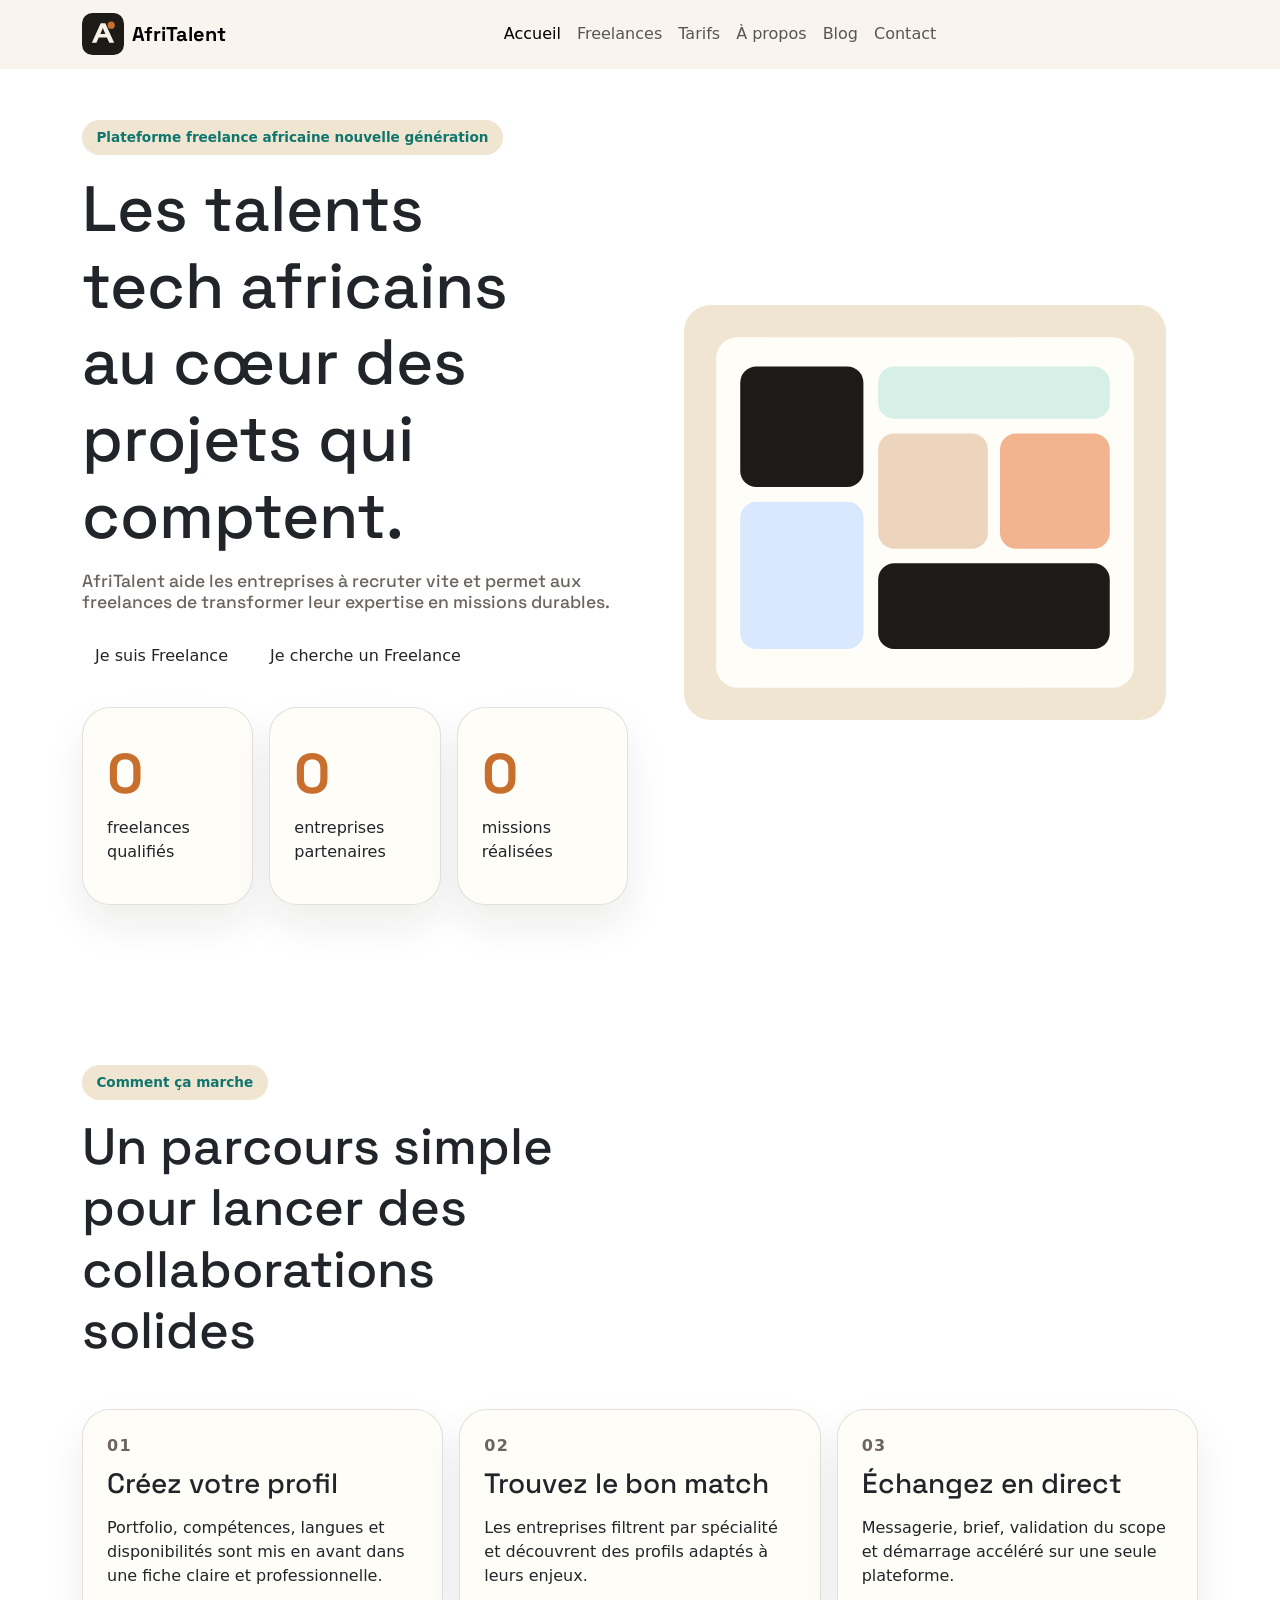
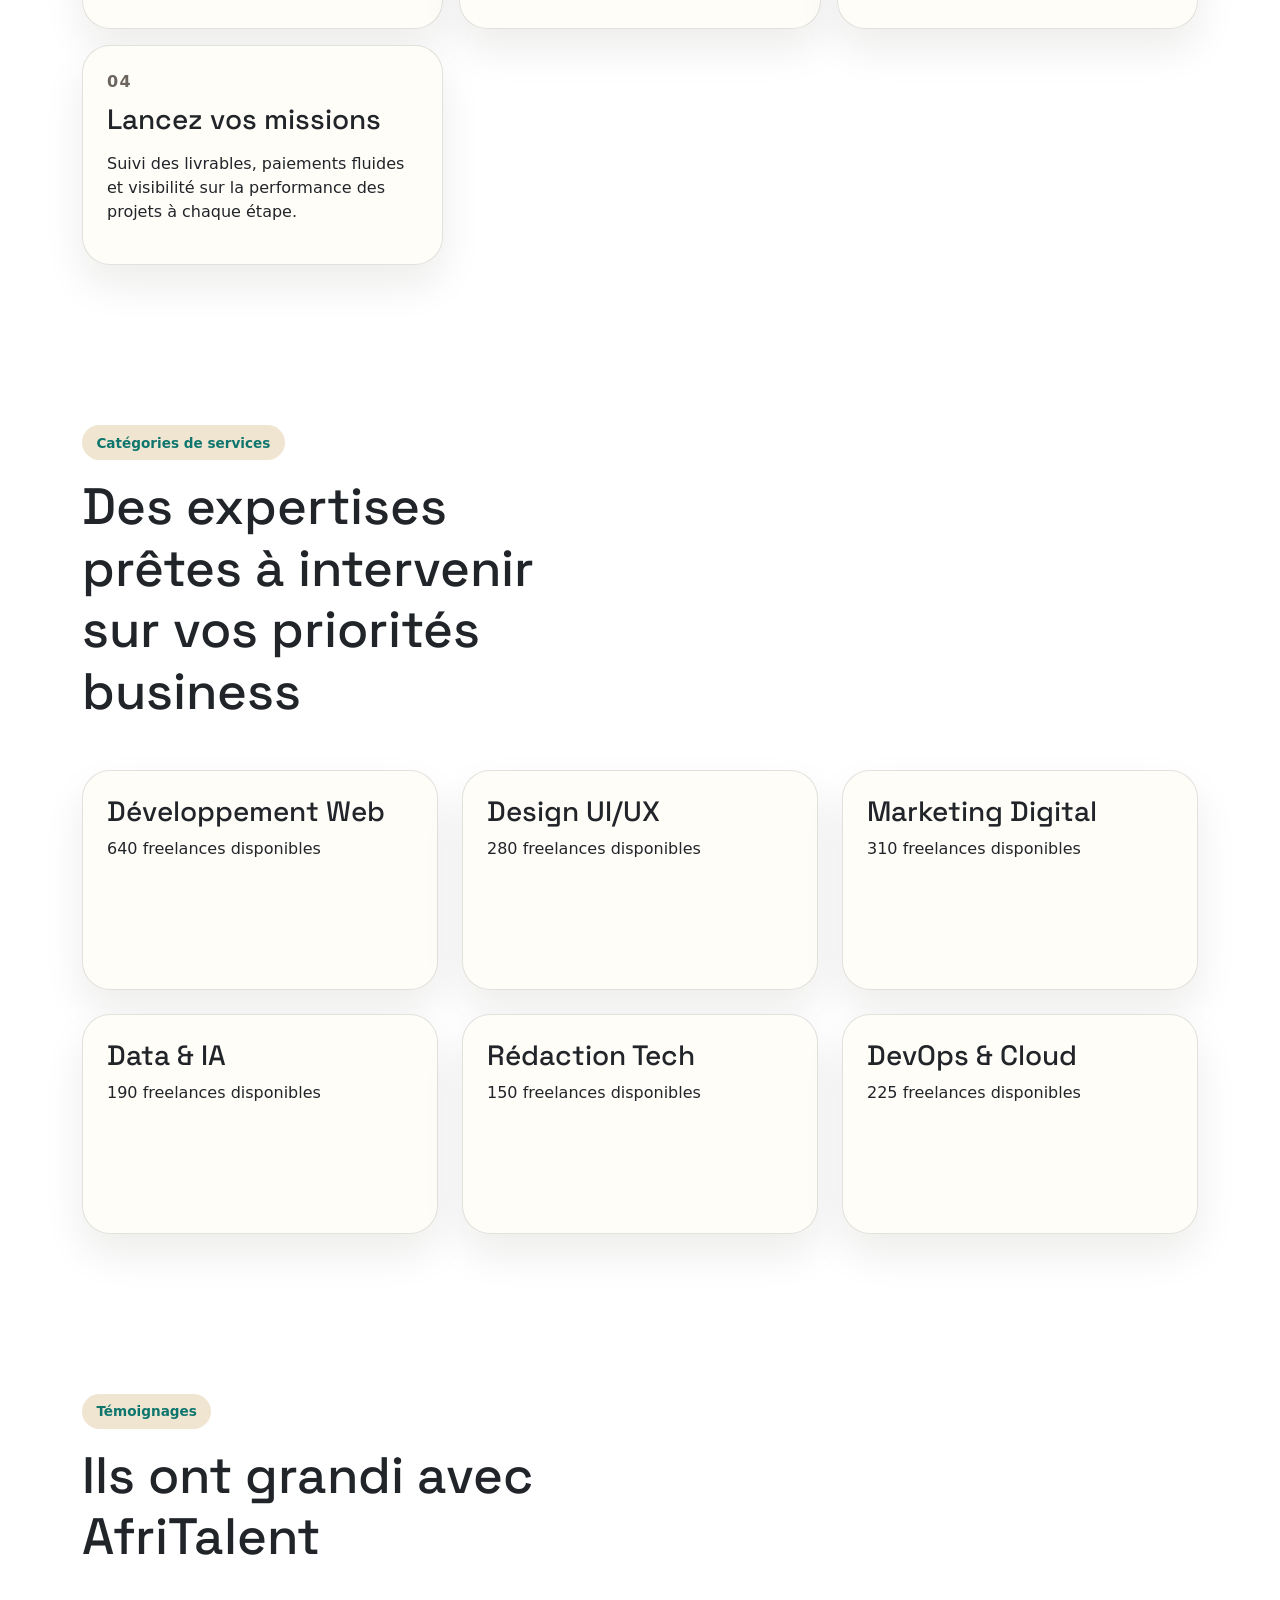
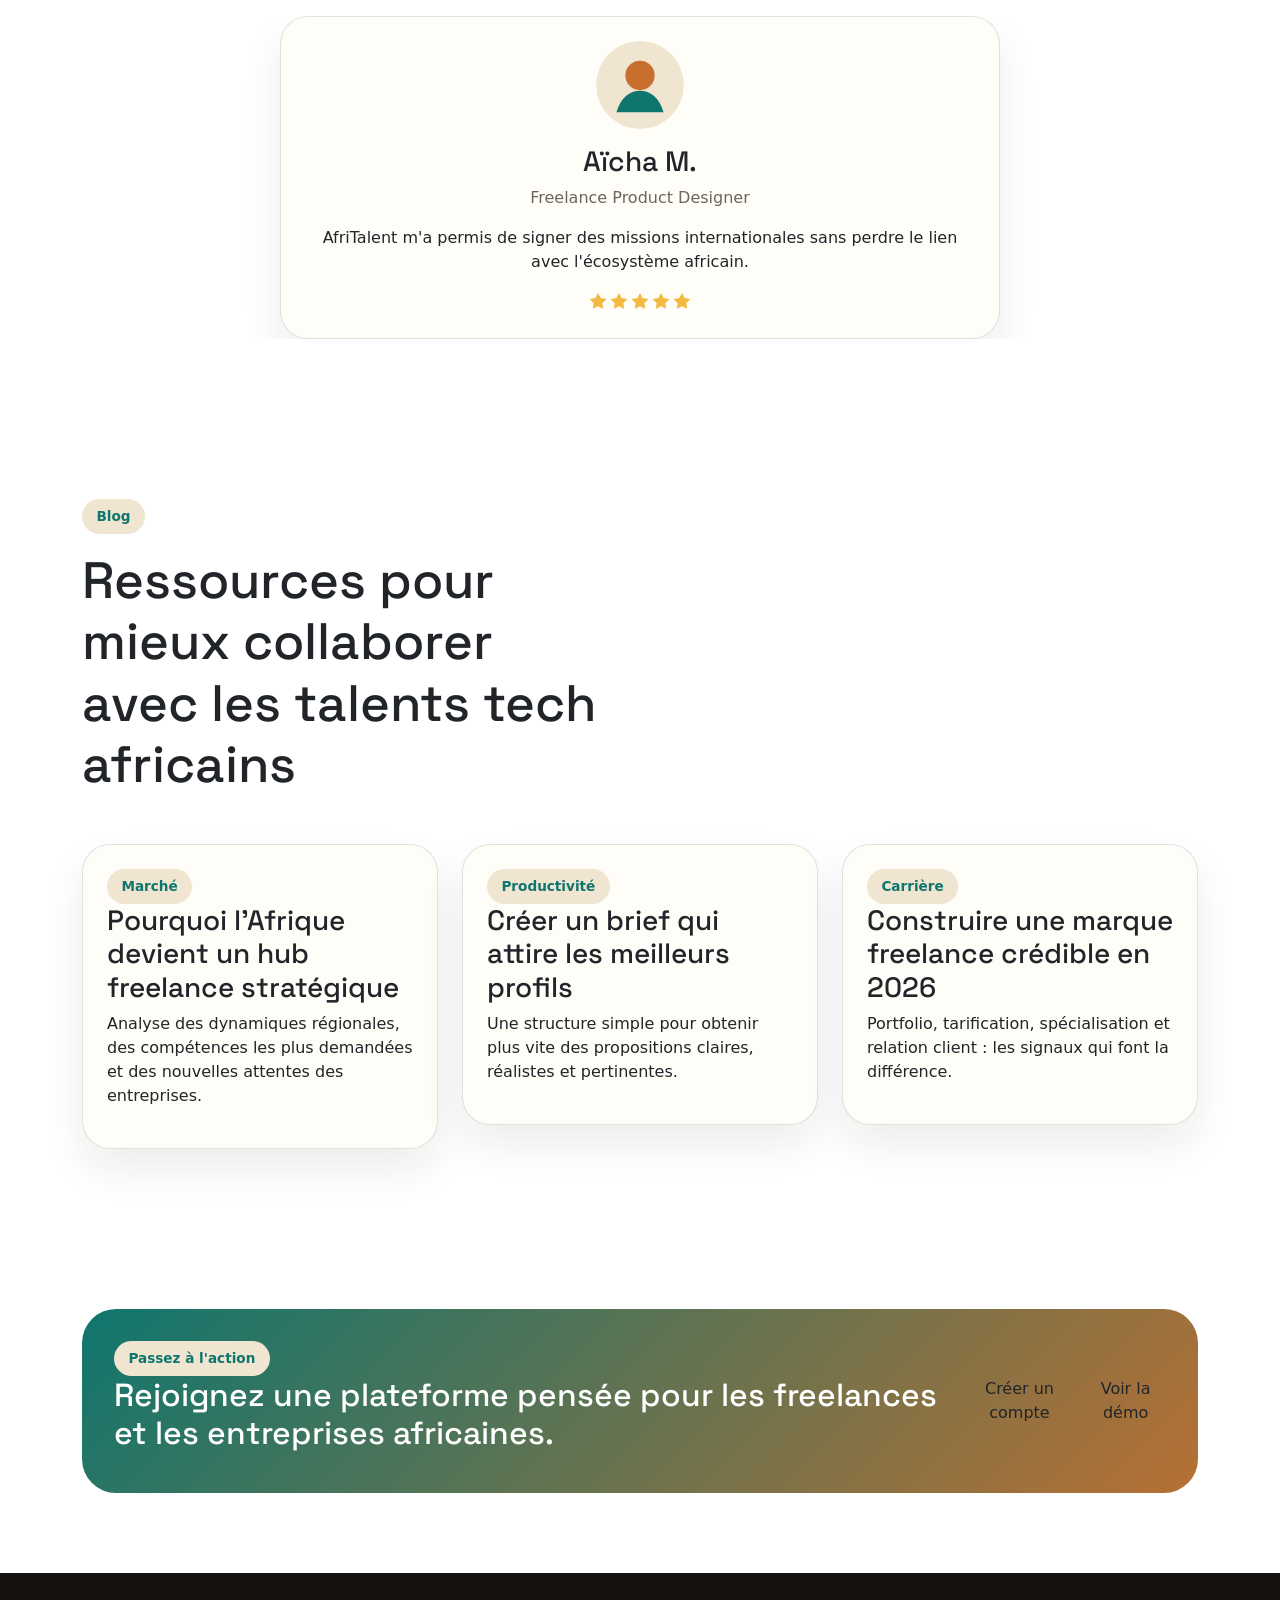
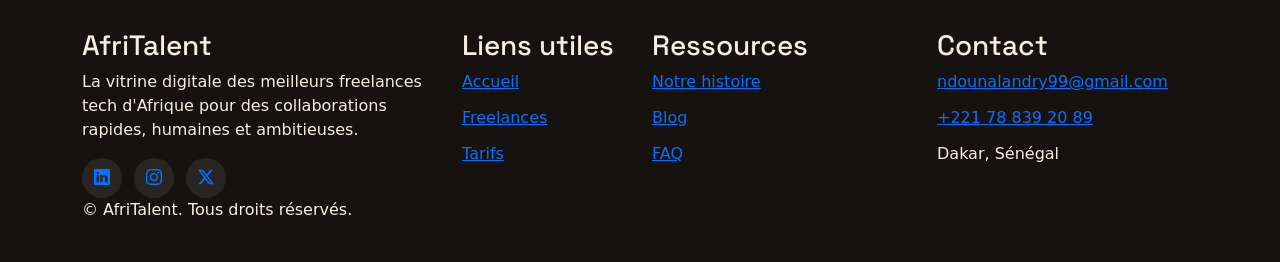
==== commit 08099cc8: "CSS : Bento Grid, sections hero et catégories, effets hover" ====
--- a/index.html
+++ b/index.html
@@ -40,32 +40,34 @@
   </header>
 
   <main>
-    <!-- Hero principal -->
-    <section class="hero-section">
+    <!-- Section Hero : mise en page asymétrique avec typographie expressive -->
+    <!-- col-lg-6 : divise l'écran en 2 colonnes sur grand écran -->
+    <!-- align-items-center : centre verticalement le contenu -->
+    <section class="section-hero">
       <div class="container">
         <div class="row align-items-center">
           <div class="col-lg-6">
-            <span class="section-badge">Plateforme freelance africaine nouvelle génération</span>
-            <h1 class="hero-title">Les talents tech africains au cœur des projets qui comptent.</h1>
-            <h2 class="hero-subtitle">AfriTalent aide les entreprises à recruter vite et permet aux freelances de transformer leur expertise en missions durables.</h2>
+            <span class="badge-section">Plateforme freelance africaine nouvelle génération</span>
+            <h1 class="titre-hero">Les talents tech africains au cœur des projets qui comptent.</h1>
+            <h2 class="sous-titre-hero">AfriTalent aide les entreprises à recruter vite et permet aux freelances de transformer leur expertise en missions durables.</h2>
             <div class="d-flex gap-3 mt-4">
               <a class="btn btn-brand" href="freelances.html">Je suis Freelance</a>
               <a class="btn btn-outline-brand" href="contact.html">Je cherche un Freelance</a>
             </div>
-            <div class="stats-row" aria-label="Statistiques AfriTalent">
-              <article class="stat-card"><span>0</span>
+            <div class="ligne-stats" aria-label="Statistiques AfriTalent">
+              <article class="carte-stat"><span>0</span>
                 <p>freelances qualifiés</p>
               </article>
-              <article class="stat-card"><span>0</span>
+              <article class="carte-stat"><span>0</span>
                 <p>entreprises partenaires</p>
               </article>
-              <article class="stat-card"><span>0</span>
+              <article class="carte-stat"><span>0</span>
                 <p>missions réalisées</p>
               </article>
             </div>
           </div>
           <div class="col-lg-6">
-            <div class="hero-visual">
+            <div class="visuel-hero">
               <img src="images/hero-dashboard.svg" alt="Illustration d'un tableau de bord AfriTalent avec profils et statistiques">
             </div>
           </div>
@@ -73,28 +75,29 @@
       </div>
     </section>
 
-    <!-- Parcours utilisateur en Bento Grid -->
-    <section class="section-space">
-      <div class="container">
-        <div class="section-heading mb-5">
-          <span class="section-badge">Comment ça marche</span>
+    <!-- Section "Comment ça marche" - Grille Bento avec CSS Grid -->
+    <!-- CSS Grid permet de créer des mises en page complexes facilement -->
+    <section class="section-espace">
+      <div class="container">
+        <div class="entete-section mb-5">
+          <span class="badge-section">Comment ça marche</span>
           <h2>Un parcours simple pour lancer des collaborations solides</h2>
         </div>
-        <div class="bento-grid">
-          <article class="bento-card"><span class="step-number">01</span>
+        <div class="grille-bento">
+          <article class="carte-bento"><span class="numero-etape">01</span>
             <h3>Créez votre profil</h3>
             <p>Portfolio, compétences, langues et disponibilités sont mis en avant dans une fiche claire et
               professionnelle.</p>
           </article>
-          <article class="bento-card"><span class="step-number">02</span>
+          <article class="carte-bento"><span class="numero-etape">02</span>
             <h3>Trouvez le bon match</h3>
             <p>Les entreprises filtrent par spécialité et découvrent des profils adaptés à leurs enjeux.</p>
           </article>
-          <article class="bento-card"><span class="step-number">03</span>
+          <article class="carte-bento"><span class="numero-etape">03</span>
             <h3>Échangez en direct</h3>
             <p>Messagerie, brief, validation du scope et démarrage accéléré sur une seule plateforme.</p>
           </article>
-          <article class="bento-card"><span class="step-number">04</span>
+          <article class="carte-bento"><span class="numero-etape">04</span>
             <h3>Lancez vos missions</h3>
             <p>Suivi des livrables, paiements fluides et visibilité sur la performance des projets à chaque étape.</p>
           </article>
@@ -102,45 +105,46 @@
       </div>
     </section>
 
-    <!-- Bloc catégories -->
-    <section class="section-space">
-      <div class="container">
-        <div class="section-heading mb-5"><span class="section-badge">Catégories de services</span>
+    <!-- Section Catégories de services avec effets hover -->
+    <!-- hover : effet quand la souris passe sur l'élément -->
+    <section class="section-espace">
+      <div class="container">
+        <div class="entete-section mb-5"><span class="badge-section">Catégories de services</span>
           <h2>Des expertises prêtes à intervenir sur vos priorités business</h2>
         </div>
         <div class="row g-4">
           <div class="col-md-4">
-            <article class="service-card">
+            <article class="carte-service">
               <h3>Développement Web</h3>
               <p>640 freelances disponibles</p>
             </article>
           </div>
           <div class="col-md-4">
-            <article class="service-card">
+            <article class="carte-service">
               <h3>Design UI/UX</h3>
               <p>280 freelances disponibles</p>
             </article>
           </div>
           <div class="col-md-4">
-            <article class="service-card">
+            <article class="carte-service">
               <h3>Marketing Digital</h3>
               <p>310 freelances disponibles</p>
             </article>
           </div>
           <div class="col-md-4">
-            <article class="service-card">
+            <article class="carte-service">
               <h3>Data &amp; IA</h3>
               <p>190 freelances disponibles</p>
             </article>
           </div>
           <div class="col-md-4">
-            <article class="service-card">
+            <article class="carte-service">
               <h3>Rédaction Tech</h3>
               <p>150 freelances disponibles</p>
             </article>
           </div>
           <div class="col-md-4">
-            <article class="service-card">
+            <article class="carte-service">
               <h3>DevOps &amp; Cloud</h3>
               <p>225 freelances disponibles</p>
             </article>
@@ -149,59 +153,117 @@
       </div>
     </section>
 
-    <!-- Témoignages clients -->
-    <section class="section-space">
-      <div class="container">
-        <div class="section-heading mb-5"><span class="section-badge">Témoignages</span>
+    <!-- Témoignages clients - Carrousel Bootstrap -->
+    <!-- data-bs-ride="carousel" : active le défilement automatique -->
+    <!-- id="carouselTemoignages" : identifiant unique pour le carrousel -->
+    <section class="section-espace">
+      <div class="container">
+        <div class="entete-section mb-5">
+          <span class="badge-section">Témoignages</span>
           <h2>Ils ont grandi avec AfriTalent</h2>
         </div>
-        <div class="testimonials-shell">
-          <div class="testimonial-card">
-            <img src="images/avatar-aicha.svg" alt="Portrait illustré d'Aïcha, product designer" width="88" height="88">
-            <h3>Aïcha M.</h3>
-            <p class="role">Freelance Product Designer</p>
-            <p>AfriTalent m'a permis de signer des missions internationales sans perdre le lien avec l'écosystème africain.</p>
-            <div class="stars" aria-label="Note 5 sur 5"><i class="bi bi-star-fill"></i><i class="bi bi-star-fill"></i><i class="bi bi-star-fill"></i><i class="bi bi-star-fill"></i><i class="bi bi-star-fill"></i></div>
-          </div>
-          <div class="testimonial-card">
-            <img src="images/avatar-daniel.svg" alt="Portrait illustré de Daniel, CTO" width="88" height="88">
-            <h3>Daniel O.</h3>
-            <p class="role">CTO, Fintech Lagos</p>
-            <p>Nous avons trouvé un développeur backend senior en moins de deux jours, avec un niveau de communication excellent.</p>
-            <div class="stars" aria-label="Note 5 sur 5"><i class="bi bi-star-fill"></i><i class="bi bi-star-fill"></i><i class="bi bi-star-fill"></i><i class="bi bi-star-fill"></i><i class="bi bi-star-fill"></i></div>
-          </div>
-          <div class="testimonial-card">
-            <img src="images/avatar-fatou.svg" alt="Portrait illustré de Fatou, consultante data" width="88" height="88">
-            <h3>Fatou S.</h3>
-            <p class="role">Freelance Data Analyst</p>
-            <p>La plateforme rassure les clients, sécurise les briefs et me fait gagner un temps précieux sur la prospection.</p>
-            <div class="stars" aria-label="Note 5 sur 5"><i class="bi bi-star-fill"></i><i class="bi bi-star-fill"></i><i class="bi bi-star-fill"></i><i class="bi bi-star-fill"></i><i class="bi bi-star-fill"></i></div>
-          </div>
+        
+        <!-- Carrousel Bootstrap : permet de faire défiler les témoignages -->
+        <div id="carouselTemoignages" class="carousel slide" data-bs-ride="carousel">
+          
+          <!-- Indicateurs (les petits points en bas) -->
+          <div class="carousel-indicators">
+            <button type="button" data-bs-target="#carouselTemoignages" data-bs-slide-to="0" class="active" aria-current="true" aria-label="Témoignage 1"></button>
+            <button type="button" data-bs-target="#carouselTemoignages" data-bs-slide-to="1" aria-label="Témoignage 2"></button>
+            <button type="button" data-bs-target="#carouselTemoignages" data-bs-slide-to="2" aria-label="Témoignage 3"></button>
+          </div>
+          
+          <!-- Contenu du carrousel : les slides (les témoignages) -->
+          <div class="carousel-inner">
+            
+            <!-- Slide 1 : active = premier témoignage affiché -->
+            <div class="carousel-item active">
+              <div class="carte-temoignage">
+                <img src="images/avatar-aicha.svg" alt="Portrait illustré d'Aïcha, product designer" width="88" height="88">
+                <h3>Aïcha M.</h3>
+                <p class="role">Freelance Product Designer</p>
+                <p>AfriTalent m'a permis de signer des missions internationales sans perdre le lien avec l'écosystème africain.</p>
+                <div class="stars" aria-label="Note 5 sur 5">
+                  <i class="bi bi-star-fill"></i>
+                  <i class="bi bi-star-fill"></i>
+                  <i class="bi bi-star-fill"></i>
+                  <i class="bi bi-star-fill"></i>
+                  <i class="bi bi-star-fill"></i>
+                </div>
+              </div>
+            </div>
+            
+            <!-- Slide 2 -->
+            <div class="carousel-item">
+              <div class="carte-temoignage">
+                <img src="images/avatar-daniel.svg" alt="Portrait illustré de Daniel, CTO" width="88" height="88">
+                <h3>Daniel O.</h3>
+                <p class="role">CTO, Fintech Lagos</p>
+                <p>Nous avons trouvé un développeur backend senior en moins de deux jours, avec un niveau de communication excellent.</p>
+                <div class="stars" aria-label="Note 5 sur 5">
+                  <i class="bi bi-star-fill"></i>
+                  <i class="bi bi-star-fill"></i>
+                  <i class="bi bi-star-fill"></i>
+                  <i class="bi bi-star-fill"></i>
+                  <i class="bi bi-star-fill"></i>
+                </div>
+              </div>
+            </div>
+            
+            <!-- Slide 3 -->
+            <div class="carousel-item">
+              <div class="carte-temoignage">
+                <img src="images/avatar-fatou.svg" alt="Portrait illustré de Fatou, consultante data" width="88" height="88">
+                <h3>Fatou S.</h3>
+                <p class="role">Freelance Data Analyst</p>
+                <p>La plateforme rassure les clients, sécurise les briefs et me fait gagner un temps précieux sur la prospection.</p>
+                <div class="stars" aria-label="Note 5 sur 5">
+                  <i class="bi bi-star-fill"></i>
+                  <i class="bi bi-star-fill"></i>
+                  <i class="bi bi-star-fill"></i>
+                  <i class="bi bi-star-fill"></i>
+                  <i class="bi bi-star-fill"></i>
+                </div>
+              </div>
+            </div>
+            
+          </div>
+          
+          <!-- Boutons de navigation (flèches gauche/droite) -->
+          <button class="carousel-control-prev" type="button" data-bs-target="#carouselTemoignages" data-bs-slide="prev">
+            <span class="carousel-control-prev-icon" aria-hidden="true"></span>
+            <span class="visually-hidden">Précédent</span>
+          </button>
+          <button class="carousel-control-next" type="button" data-bs-target="#carouselTemoignages" data-bs-slide="next">
+            <span class="carousel-control-next-icon" aria-hidden="true"></span>
+            <span class="visually-hidden">Suivant</span>
+          </button>
+          
         </div>
       </div>
     </section>
 
     <!-- Articles de contenu -->
-    <section id="blog" class="section-space">
-      <div class="container">
-        <div class="section-heading mb-5"><span class="section-badge">Blog</span>
+    <section id="blog" class="section-espace">
+      <div class="container">
+        <div class="entete-section mb-5"><span class="badge-section">Blog</span>
           <h2>Ressources pour mieux collaborer avec les talents tech africains</h2>
         </div>
         <div class="row g-4">
           <div class="col-md-4">
-            <article class="blog-card"><span class="section-badge">Marché</span>
+            <article class="carte-blog"><span class="badge-section">Marché</span>
               <h3>Pourquoi l'Afrique devient un hub freelance stratégique</h3>
               <p>Analyse des dynamiques régionales, des compétences les plus demandées et des nouvelles attentes des entreprises.</p>
             </article>
           </div>
           <div class="col-md-4">
-            <article class="blog-card"><span class="section-badge">Productivité</span>
+            <article class="carte-blog"><span class="badge-section">Productivité</span>
               <h3>Créer un brief qui attire les meilleurs profils</h3>
               <p>Une structure simple pour obtenir plus vite des propositions claires, réalistes et pertinentes.</p>
             </article>
           </div>
           <div class="col-md-4">
-            <article class="blog-card"><span class="section-badge">Carrière</span>
+            <article class="carte-blog"><span class="badge-section">Carrière</span>
               <h3>Construire une marque freelance crédible en 2026</h3>
               <p>Portfolio, tarification, spécialisation et relation client : les signaux qui font la différence.</p>
             </article>
@@ -211,11 +273,11 @@
     </section>
 
     <!-- Appel à l'action final -->
-    <section class="section-space">
-      <div class="container">
-        <div class="cta-banner">
+    <section class="section-espace">
+      <div class="container">
+        <div class="banniere-cta">
           <div>
-            <span class="section-badge">Passez à l'action</span>
+            <span class="badge-section">Passez à l'action</span>
             <h2>Rejoignez une plateforme pensée pour les freelances et les entreprises africaines.</h2>
           </div>
           <div class="d-flex gap-3">
@@ -233,11 +295,11 @@
         <div class="col-lg-4">
           <h3>AfriTalent</h3>
           <p>La vitrine digitale des meilleurs freelances tech d'Afrique pour des collaborations rapides, humaines et ambitieuses.</p>
-          <div class="social-links"><a href="#" aria-label="LinkedIn AfriTalent"><i class="bi bi-linkedin"></i></a><a href="#" aria-label="Instagram AfriTalent"><i class="bi bi-instagram"></i></a><a href="#" aria-label="X AfriTalent"><i class="bi bi-twitter-x"></i></a></div>
+          <div class="liens-sociaux"><a href="#" aria-label="LinkedIn AfriTalent"><i class="bi bi-linkedin"></i></a><a href="#" aria-label="Instagram AfriTalent"><i class="bi bi-instagram"></i></a><a href="#" aria-label="X AfriTalent"><i class="bi bi-twitter-x"></i></a></div>
         </div>
         <div class="col-6 col-lg-2">
           <h3>Liens utiles</h3>
-          <ul class="footer-links">
+          <ul class="liens-footer">
             <li><a href="index.html">Accueil</a></li>
             <li><a href="freelances.html">Freelances</a></li>
             <li><a href="tarifs.html">Tarifs</a></li>
@@ -245,7 +307,7 @@
         </div>
         <div class="col-6 col-lg-3">
           <h3>Ressources</h3>
-          <ul class="footer-links">
+          <ul class="liens-footer">
             <li><a href="about.html">Notre histoire</a></li>
             <li><a href="index.html#blog">Blog</a></li>
             <li><a href="tarifs.html#faq">FAQ</a></li>
@@ -253,7 +315,7 @@
         </div>
         <div class="col-lg-3">
           <h3>Contact</h3>
-          <ul class="footer-links">
+          <ul class="liens-footer">
             <li><a href="mailto:ndounalandry99@gmail.com">ndounalandry99@gmail.com</a></li>
             <li><a href="tel:+221788392089">+221 78 839 20 89</a></li>
             <li>Dakar, Sénégal</li>
--- a/css/style.css
+++ b/css/style.css
@@ -1,29 +1,40 @@
-/* VARIABLES CSS */
+/* ============================================
+   VARIABLES CSS
+   ============================================
+   Les variables CSS permettent de définir des valeurs réutilisables
+   dans tout le fichier. Si on change une couleur ici, elle change partout.
+*/
 :root {
-  --color-bg: #f7f2e8;
-  --color-surface: #fffdf8;
-  --color-surface-strong: #f0e5d1;
-  --color-text: #1d1b18;
-  --color-muted: #6c655d;
-  --color-primary: #c96f2d;
-  --color-secondary: #0f766e;
-  --color-accent: #8f3f2b;
-  --color-border: rgba(29, 27, 24, 0.12);
-  --shadow-soft: 0 20px 40px rgba(30, 22, 12, 0.08);
-  --radius-xl: 28px;
-  --radius-lg: 20px;
-  --navbar-height: 88px;
-}
-
-/* RESET ET STYLES DE BASE */
+  --couleur-fond: #f7f2e8;
+  --couleur-surface: #fffdf8;
+  --couleur-surface-forte: #f0e5d1;
+  --couleur-texte: #1d1b18;
+  --couleur-attenu: #6c655d;
+  --couleur-primaire: #c96f2d;
+  --couleur-secondaire: #0f766e;
+  --couleur-accent: #8f3f2b;
+  --couleur-bordure: rgba(29, 27, 24, 0.12);
+  --ombre-douce: 0 20px 40px rgba(30, 22, 12, 0.08);
+  --rayon-xl: 28px;
+  --rayon-lg: 20px;
+  --hauteur-navbar: 88px;
+}
+
+/* ============================================
+   RESET ET STYLES DE BASE
+   ============================================
+   Le reset permet de partir sur des bases communes entre tous les navigateurs.
+   * : s'applique à tous les éléments
+   box-sizing: border-box : inclut le padding et la bordure dans la taille totale
+*/
 * { box-sizing: border-box; }
 html { scroll-behavior: smooth; }
 
 body {
   margin: 0;
   font-family: "Plus Jakarta Sans", sans-serif;
-  background: var(--color-bg);
-  color: var(--color-text);
+  background: var(--couleur-fond);
+  color: var(--couleur-texte);
   line-height: 1.7;
 }
 
@@ -31,21 +42,298 @@
 a { color: inherit; text-decoration: none; }
 h1, h2, h3, .navbar-brand span { font-family: "Space Grotesk", sans-serif; line-height: 1.1; }
 
-/* SECTIONS */
+/* ============================================
+   SECTIONS DE BASE
+   ============================================
+   Ces classes gèrent l'espacement entre les sections principales.
+*/
 .page-hero { padding: 4rem 0 2rem; }
-.section-space { padding: 5rem 0; }
-
-.section-badge {
+.section-espace { padding: 5rem 0; }
+
+/* ============================================
+   SECTION HERO
+   ============================================
+   La section hero est la première section visible sur la page.
+   Elle utilise une mise en page asymétrique (texte à gauche, image à droite).
+*/
+.section-hero {
+  padding-top: calc(var(--hauteur-navbar) + 2rem);
+  min-height: 100vh;
+  display: flex;
+  align-items: center;
+  padding-bottom: 5rem;
+}
+
+.titre-hero {
+  font-size: clamp(2.9rem, 5vw, 5.6rem);
+  margin: 1rem 0;
+  max-width: 11ch;
+}
+
+.sous-titre-hero {
+  font-size: 1.1rem;
+  color: var(--couleur-attenu);
+  max-width: 60ch;
+}
+
+.visuel-hero {
+  position: relative;
+  padding: 2rem;
+}
+
+/* Ligne de statistiques : utilise CSS Grid pour 3 colonnes égales */
+.ligne-stats {
+  display: grid;
+  grid-template-columns: repeat(3, 1fr);
+  gap: 1rem;
+  margin-top: 2rem;
+}
+
+.carte-stat {
+  background: var(--couleur-surface);
+  border: 1px solid var(--couleur-bordure);
+  border-radius: var(--rayon-xl);
+  box-shadow: var(--ombre-douce);
+  padding: 1.5rem;
+}
+
+.carte-stat span {
+  display: block;
+  font-family: "Space Grotesk", sans-serif;
+  font-size: clamp(2rem, 5vw, 3.5rem);
+  font-weight: 700;
+  color: var(--couleur-primaire);
+}
+
+.entete-section h2 {
+  font-size: clamp(2rem, 4vw, 3.4rem);
+  margin-top: 1rem;
+  max-width: 16ch;
+}
+
+.badge-section {
   display: inline-block;
   padding: .45rem .9rem;
   border-radius: 999px;
-  background: var(--color-surface-strong);
-  color: var(--color-secondary);
+  background: var(--couleur-surface-forte);
+  color: var(--couleur-secondaire);
   font-weight: 700;
   font-size: .85rem;
 }
 
-/* NAVBAR */
+/* ============================================
+   GRILLE BENTO (Comment ça marche)
+   ============================================
+   CSS Grid permet de créer des mises en page complexes facilement.
+   grid-template-columns: repeat(12, 1fr) : crée 12 colonnes égales
+   grid-column: span 4 : chaque carte occupe 4 colonnes (donc 3 cartes par ligne)
+*/
+.grille-bento {
+  display: grid;
+  grid-template-columns: repeat(12, 1fr);
+  gap: 1rem;
+}
+
+.carte-bento {
+  grid-column: span 4;
+  min-height: 220px;
+  display: flex;
+  flex-direction: column;
+  justify-content: space-between;
+  background: var(--couleur-surface);
+  border: 1px solid var(--couleur-bordure);
+  border-radius: var(--rayon-xl);
+  box-shadow: var(--ombre-douce);
+  padding: 1.5rem;
+}
+
+.numero-etape {
+  color: var(--couleur-attenu);
+  font-weight: 800;
+  letter-spacing: .08em;
+}
+
+/* ============================================
+   CARTES DE SERVICES AVEC EFFET HOVER
+   ============================================
+   L'effet hover se déclenche quand la souris passe sur l'élément.
+   transition : définit la durée et le type d'animation
+   transform translateY(-8px) : soulève la carte de 8px vers le haut
+*/
+.carte-service {
+  min-height: 220px;
+  background: var(--couleur-surface);
+  border: 1px solid var(--couleur-bordure);
+  border-radius: var(--rayon-xl);
+  box-shadow: var(--ombre-douce);
+  padding: 1.5rem;
+  transition: transform .25s ease, box-shadow .25s ease, border-color .25s ease;
+}
+
+.carte-service:hover, .carte-service:focus-within {
+  transform: translateY(-8px);
+  border-color: rgba(201, 111, 45, .4);
+}
+
+/* ============================================
+   TÉMOIGNAGES (Carrousel Bootstrap)
+   ============================================
+   Les styles pour les cartes de témoignages.
+   Le carrousel lui-même est géré par Bootstrap.
+*/
+.carte-temoignage {
+  background: var(--couleur-surface);
+  border: 1px solid var(--couleur-bordure);
+  border-radius: var(--rayon-xl);
+  box-shadow: var(--ombre-douce);
+  padding: 1.5rem;
+  max-width: 720px;
+  margin: 0 auto;
+  text-align: center;
+}
+
+.carte-temoignage img {
+  border-radius: 50%;
+  margin: 0 auto 1rem;
+}
+
+.role {
+  color: var(--couleur-attenu);
+}
+
+.stars {
+  color: #f4b942;
+}
+
+/* ============================================
+   CARTES DE BLOG
+   ============================================
+*/
+.carte-blog {
+  background: var(--couleur-surface);
+  border: 1px solid var(--couleur-bordure);
+  border-radius: var(--rayon-xl);
+  box-shadow: var(--ombre-douce);
+  padding: 1.5rem;
+}
+
+/* ============================================
+   BANNIÈRE CTA (Appel à l'action)
+   ============================================
+   background: linear-gradient : crée un dégradé de couleurs
+*/
+.banniere-cta {
+  padding: 2rem;
+  border-radius: calc(var(--rayon-xl) + 6px);
+  background: linear-gradient(135deg, rgba(15, 118, 110, .92), rgba(201, 111, 45, .9)), var(--couleur-secondaire);
+  color: #fff;
+  display: flex;
+  justify-content: space-between;
+  align-items: center;
+  gap: 2rem;
+}
+
+/* ============================================
+   CARTES D'ÉQUIPE (page À propos)
+   ============================================
+*/
+.carte-equipe {
+  background: var(--couleur-surface);
+  border: 1px solid var(--couleur-bordure);
+  border-radius: var(--rayon-xl);
+  box-shadow: var(--ombre-douce);
+  padding: 1.5rem;
+  text-align: center;
+  height: 100%;
+}
+
+.carte-equipe img {
+  border-radius: 50%;
+  margin: 0 auto 1rem;
+}
+
+/* ============================================
+   CARTES DE VALEURS (page À propos)
+   ============================================
+*/
+.carte-valeur {
+  background: var(--couleur-surface);
+  border: 1px solid var(--couleur-bordure);
+  border-radius: var(--rayon-xl);
+  box-shadow: var(--ombre-douce);
+  padding: 1.5rem;
+  text-align: center;
+  height: 100%;
+}
+
+.carte-valeur i {
+  font-size: 2rem;
+  color: var(--couleur-secondaire);
+}
+
+/* ============================================
+   CARTES DE TARIFICATION (page Tarifs)
+   ============================================
+*/
+.carte-tarif {
+  position: relative;
+  height: 100%;
+  background: var(--couleur-surface);
+  border: 1px solid var(--couleur-bordure);
+  border-radius: var(--rayon-xl);
+  box-shadow: var(--ombre-douce);
+  padding: 1.5rem;
+}
+
+.carte-tarif.vedette {
+  border: 2px solid var(--couleur-primaire);
+  transform: scale(1.03);
+}
+
+.badge-populaire {
+  position: absolute;
+  top: 1rem;
+  right: 1rem;
+  background: var(--couleur-primaire);
+  color: #fff;
+  padding: .35rem .75rem;
+  border-radius: 999px;
+  font-size: .85rem;
+  font-weight: 700;
+}
+
+.prix {
+  font-size: 2.8rem;
+  font-family: "Space Grotesk", sans-serif;
+  font-weight: 700;
+}
+
+.prix span {
+  color: var(--couleur-attenu);
+}
+
+.liste-tarifs {
+  list-style: none;
+  padding: 0;
+  margin: 0;
+}
+
+.liste-tarifs li {
+  display: flex;
+  align-items: center;
+  gap: .5rem;
+  margin-bottom: .75rem;
+}
+
+.liste-tarifs li.attenu {
+  color: var(--couleur-attenu);
+}
+
+/* ============================================
+   NAVBAR
+   ============================================
+   backdrop-filter: blur : crée un effet de flou en arrière-plan
+*/
 .site-navbar {
   padding: 1rem 0;
   background: rgba(247, 242, 232, .72);
@@ -54,156 +342,168 @@
 }
 
 .navbar-brand span { font-size: 1.25rem; font-weight: 700; }
-.nav-link { font-weight: 600; color: var(--color-muted); }
-.nav-link.active, .nav-link:hover { color: var(--color-text); }
-
-/* BOUTONS */
+.nav-link { font-weight: 600; color: var(--couleur-attenu); }
+.nav-link.active, .nav-link:hover { color: var(--couleur-texte); }
+
+/* ============================================
+   BOUTONS
+   ============================================
+*/
 .btn-brand, .filter-btn { border-radius: 999px; font-weight: 700; }
 
 .btn-brand {
-  background: var(--color-primary);
+  background: var(--couleur-primaire);
   color: #fff;
-  border: 1px solid var(--color-primary);
+  border: 1px solid var(--couleur-primaire);
 }
 
 .btn-brand:hover {
-  background: var(--color-accent);
-  border-color: var(--color-accent);
+  background: var(--couleur-accent);
+  border-color: var(--couleur-accent);
   color: #fff;
 }
 
 .filter-btn {
   padding: .8rem 1.1rem;
-  border: 1px solid var(--color-border);
-  background: var(--color-surface);
-  color: var(--color-text);
+  border: 1px solid var(--couleur-bordure);
+  background: var(--couleur-surface);
+  color: var(--couleur-texte);
 }
 
 .filter-btn.active {
-  background: var(--color-text);
-  color: var(--color-bg);
-}
-
-.filter-bar { display: flex; flex-wrap: wrap; gap: .75rem; }
-
-/* CARTES FREELANCER */
-.freelancer-card {
-  border: 1px solid var(--color-border);
-  border-radius: var(--radius-xl);
+  background: var(--couleur-texte);
+  color: var(--couleur-fond);
+}
+
+.barre-filtres { display: flex; flex-wrap: wrap; gap: .75rem; }
+
+/* ============================================
+   CARTES FREELANCER (page Freelances)
+   ============================================
+*/
+.carte-freelance {
+  border: 1px solid var(--couleur-bordure);
+  border-radius: var(--rayon-xl);
   overflow: hidden;
-  background: var(--color-surface);
-  box-shadow: var(--shadow-soft);
-}
-
-.freelancer-card img {
+  background: var(--couleur-surface);
+  box-shadow: var(--ombre-douce);
+}
+
+.carte-freelance img {
   aspect-ratio: 4 / 3;
   object-fit: cover;
   background: linear-gradient(135deg, #edd5bd, #d6efe7);
 }
 
-.text-accent, .profile-meta { color: var(--color-muted); }
-.profile-meta {
+.texte-accent, .meta-profil { color: var(--couleur-attenu); }
+.meta-profil {
   display: flex;
   justify-content: space-between;
   font-weight: 700;
 }
 
 .btn-outline-brand {
-  border: 1px solid var(--color-text);
-  color: var(--color-text);
+  border: 1px solid var(--couleur-texte);
+  color: var(--couleur-texte);
   border-radius: 999px;
   font-weight: 700;
 }
 
 .btn-outline-brand:hover {
-  background: var(--color-text);
-  color: var(--color-bg);
-}
-
-/* FORMULAIRE DE CONTACT */
-.contact-form {
-  background: var(--color-surface);
-  border: 1px solid var(--color-border);
-  border-radius: var(--radius-xl);
-  box-shadow: var(--shadow-soft);
-  padding: 1.5rem;
-}
-
-.contact-form .form-control,
-.contact-form .form-select {
+  background: var(--couleur-texte);
+  color: var(--couleur-fond);
+}
+
+/* ============================================
+   FORMULAIRE DE CONTACT (page Contact)
+   ============================================
+*/
+.formulaire-contact {
+  background: var(--couleur-surface);
+  border: 1px solid var(--couleur-bordure);
+  border-radius: var(--rayon-xl);
+  box-shadow: var(--ombre-douce);
+  padding: 1.5rem;
+}
+
+.formulaire-contact .form-control,
+.formulaire-contact .form-select {
   border-radius: 1rem;
-  border: 1px solid var(--color-border);
-  background: var(--color-surface);
-  color: var(--color-text);
+  border: 1px solid var(--couleur-bordure);
+  background: var(--couleur-surface);
+  color: var(--couleur-texte);
   padding: .85rem 1rem;
 }
 
-.contact-form .form-control:focus,
-.contact-form .form-select:focus {
+.formulaire-contact .form-control:focus,
+.formulaire-contact .form-select:focus {
   box-shadow: 0 0 0 .2rem rgba(201, 111, 45, .18);
-  border-color: var(--color-primary);
-}
-
-.field-error {
+  border-color: var(--couleur-primaire);
+}
+
+.erreur-champ {
   display: block;
   min-height: 1.4rem;
   margin-top: .35rem;
   color: #c0392b;
 }
 
-.form-success {
+.succes-formulaire {
   display: none;
   padding: 1rem;
   border-radius: 1rem;
   background: rgba(15, 118, 110, .12);
-  color: var(--color-secondary);
-  font-weight: 700;
-}
-
-.contact-list {
+  color: var(--couleur-secondaire);
+  font-weight: 700;
+}
+
+.liste-contact {
   list-style: none;
   padding: 0;
   margin: 0;
 }
 
-.contact-list li {
+.liste-contact li {
   display: flex;
   align-items: center;
   gap: .75rem;
   margin-bottom: 1rem;
 }
 
-.contact-info {
-  background: var(--color-surface);
-  border: 1px solid var(--color-border);
-  border-radius: var(--radius-xl);
-  box-shadow: var(--shadow-soft);
-  padding: 1.5rem;
-}
-
-.map-wrapper iframe { width: 100%; min-height: 320px; border: 0; border-radius: var(--radius-lg); }
-
-/* FOOTER */
+.info-contact {
+  background: var(--couleur-surface);
+  border: 1px solid var(--couleur-bordure);
+  border-radius: var(--rayon-xl);
+  box-shadow: var(--ombre-douce);
+  padding: 1.5rem;
+}
+
+.wrapper-carte iframe { width: 100%; min-height: 320px; border: 0; border-radius: var(--rayon-lg); }
+
+/* ============================================
+   FOOTER
+   ============================================
+*/
 .site-footer {
   padding: 3.5rem 0 1.5rem;
   background: #16120f;
   color: #f8efe4;
 }
 
-.footer-links {
+.liens-footer {
   list-style: none;
   padding: 0;
   margin: 0;
 }
 
-.footer-links li + li { margin-top: .75rem; }
-
-.social-links {
+.liens-footer li + li { margin-top: .75rem; }
+
+.liens-sociaux {
   display: flex;
   gap: .75rem;
 }
 
-.social-links a {
+.liens-sociaux a {
   width: 40px;
   height: 40px;
   display: inline-flex;
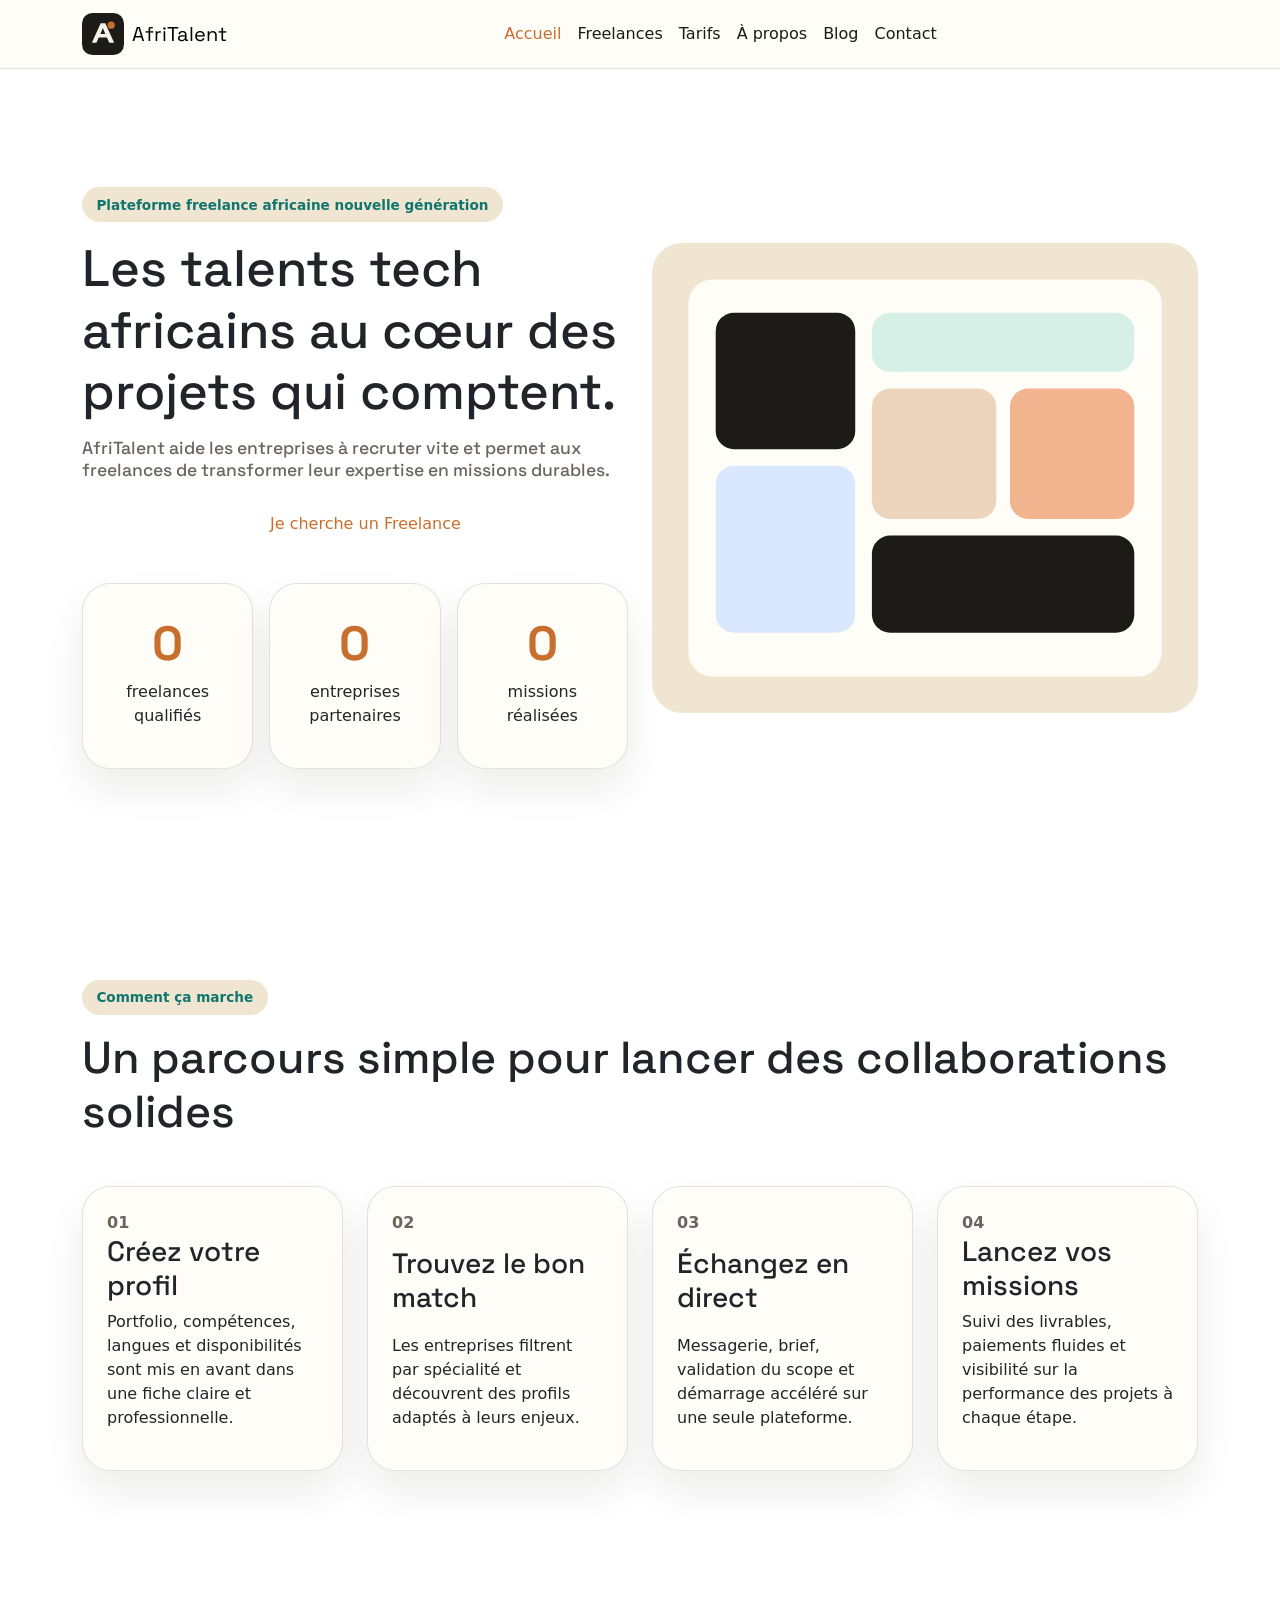
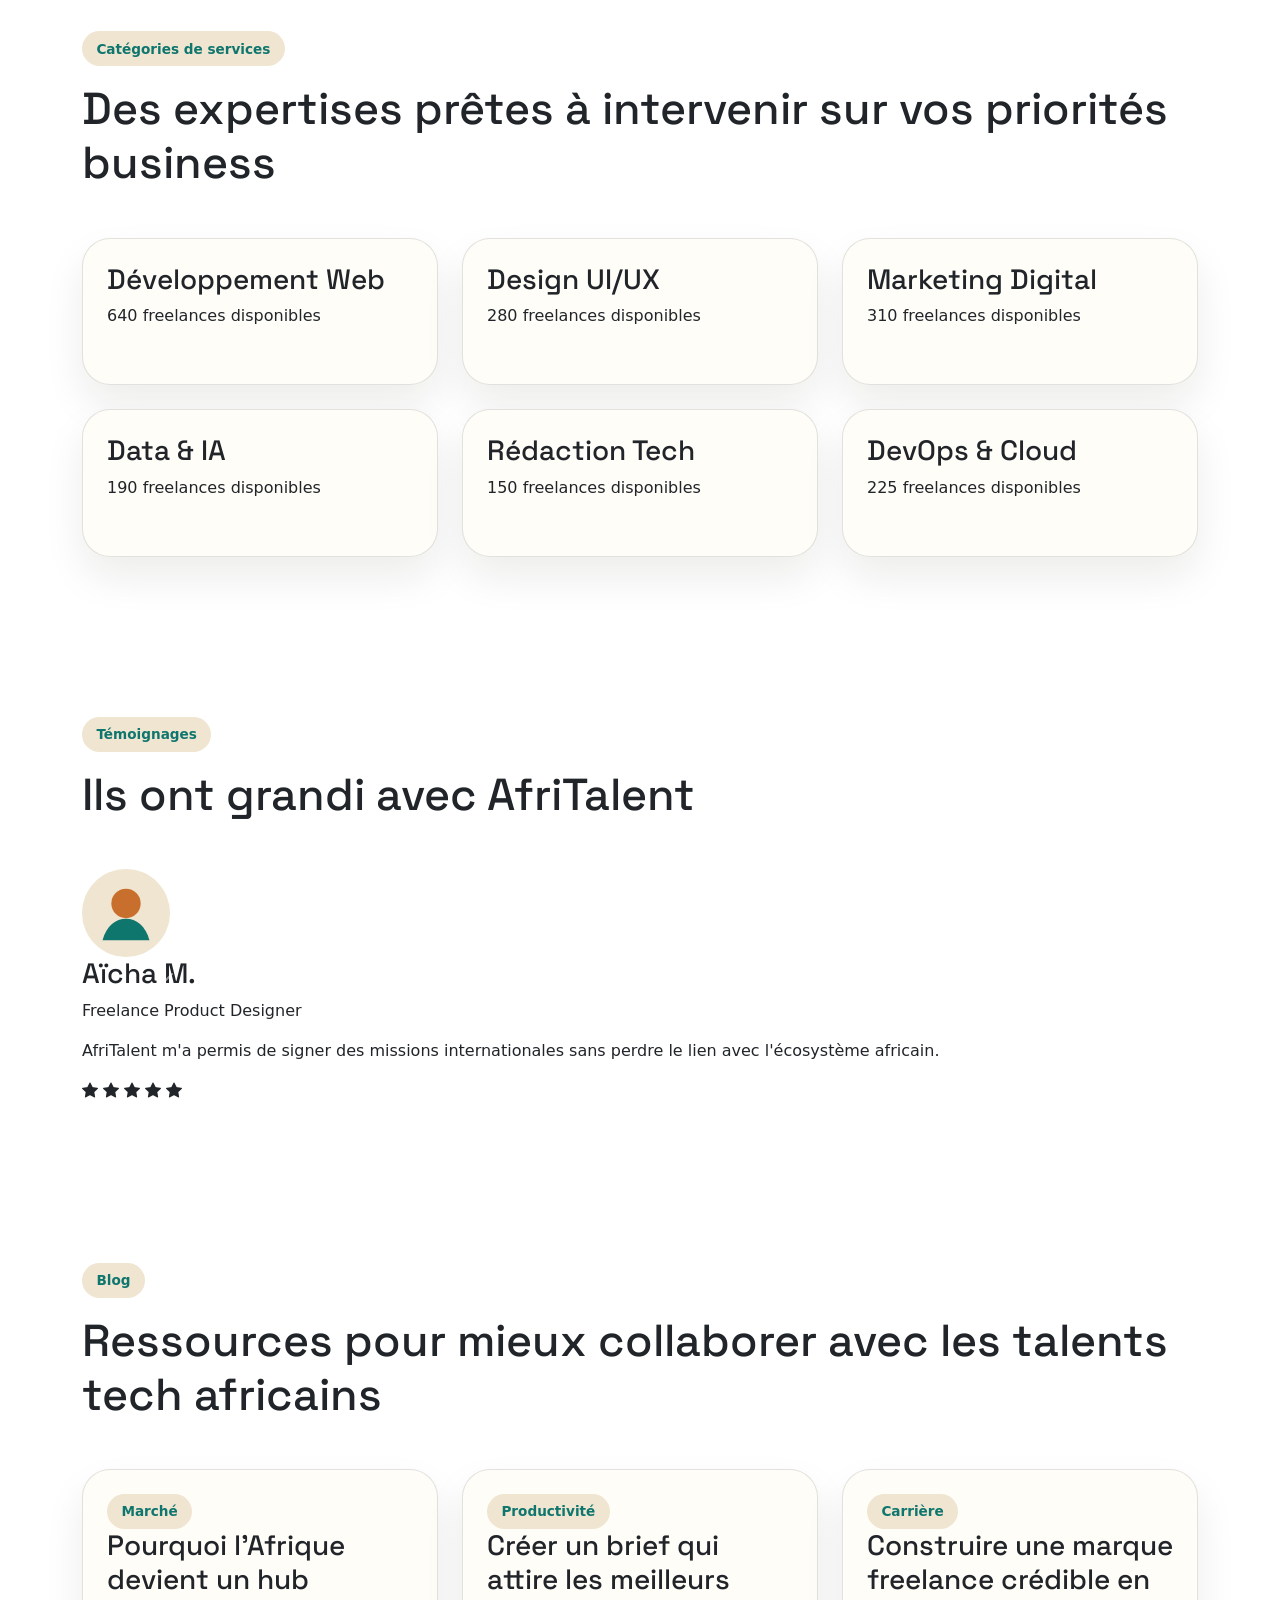
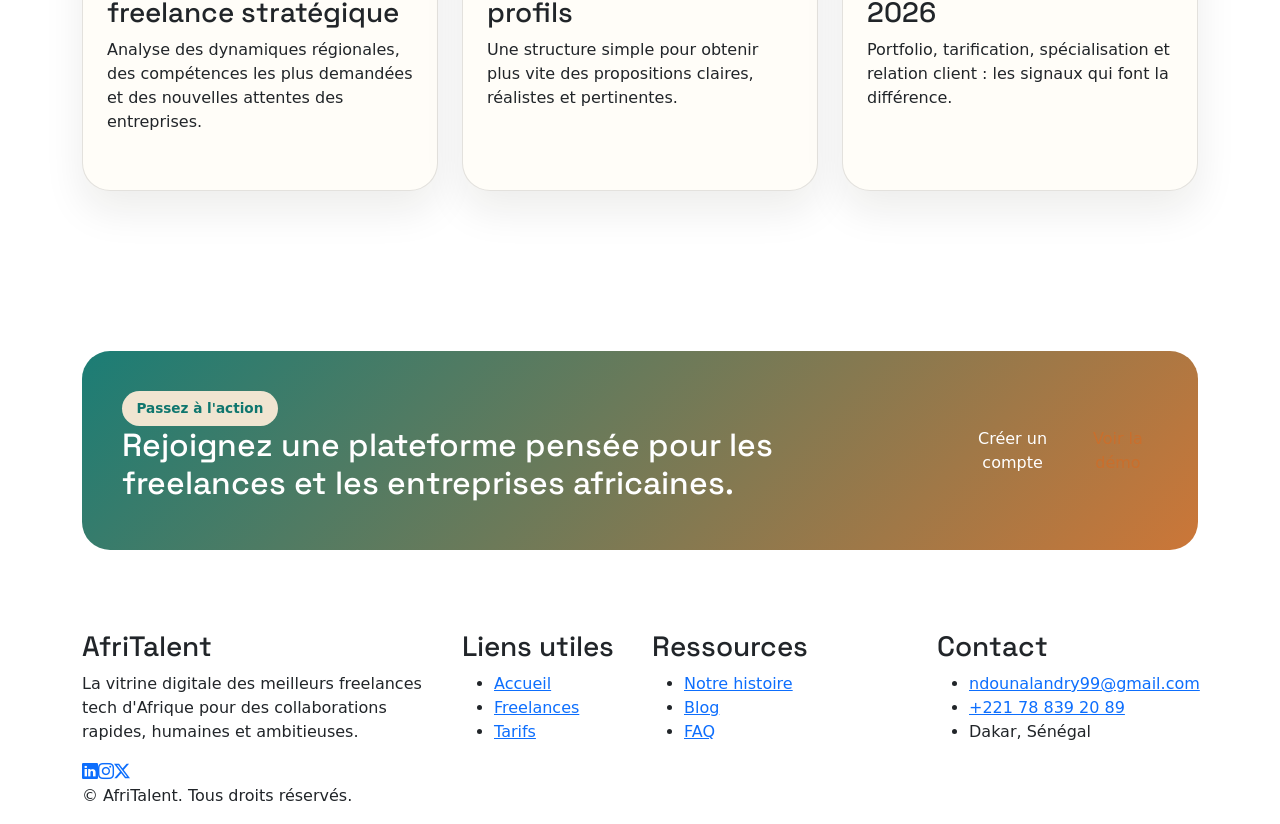
==== commit ad166605: "CSS : responsive design mobile et tablette, media queries" ====
--- a/index.html
+++ b/index.html
@@ -1,335 +1,361 @@
 <!DOCTYPE html>
 <html lang="fr">
+
 <head>
-  <meta charset="UTF-8">
-  <meta name="viewport" content="width=device-width, initial-scale=1.0">
-  <title>AfriTalent — Accueil</title>
-  <!-- Bootstrap 5 via CDN : feuille de style -->
-  <link href="https://cdn.jsdelivr.net/npm/bootstrap@5.3.0/dist/css/bootstrap.min.css" rel="stylesheet">
-  <!-- Ma feuille de style personnelle -->
-  <link rel="stylesheet" href="css/style.css">
-  <link rel="preconnect" href="https://fonts.googleapis.com">
-  <link rel="preconnect" href="https://fonts.gstatic.com" crossorigin>
-  <link href="https://fonts.googleapis.com/css2?family=Plus+Jakarta+Sans:wght@400;500;600;700;800&family=Space+Grotesk:wght@500;700&display=swap" rel="stylesheet">
-  <link href="https://cdn.jsdelivr.net/npm/bootstrap@5.3.3/dist/css/bootstrap.min.css" rel="stylesheet">
-  <link href="https://cdn.jsdelivr.net/npm/bootstrap-icons@1.11.3/font/bootstrap-icons.min.css" rel="stylesheet">
+    <meta charset="UTF-8">
+    <meta name="viewport" content="width=device-width, initial-scale=1.0">
+    <title>AfriTalent — Accueil</title>
+    <!-- Bootstrap 5 via CDN : feuille de style -->
+    <link href="https://cdn.jsdelivr.net/npm/bootstrap@5.3.0/dist/css/bootstrap.min.css" rel="stylesheet">
+    <!-- Ma feuille de style personnelle -->
+    <link rel="stylesheet" href="css/style.css">
+    <link rel="preconnect" href="https://fonts.googleapis.com">
+    <link rel="preconnect" href="https://fonts.gstatic.com" crossorigin>
+    <link
+        href="https://fonts.googleapis.com/css2?family=Plus+Jakarta+Sans:wght@400;500;600;700;800&family=Space+Grotesk:wght@500;700&display=swap"
+        rel="stylesheet">
+    <link href="https://cdn.jsdelivr.net/npm/bootstrap@5.3.3/dist/css/bootstrap.min.css" rel="stylesheet">
+    <link href="https://cdn.jsdelivr.net/npm/bootstrap-icons@1.11.3/font/bootstrap-icons.min.css" rel="stylesheet">
 </head>
+
 <body>
-  <header>
-    <nav class="navbar navbar-expand-lg fixed-top site-navbar" aria-label="Navigation principale">
-      <div class="container">
-        <a class="navbar-brand d-flex align-items-center gap-2" href="index.html" aria-label="Accueil AfriTalent">
-          <img src="images/logo-afritalent.svg" alt="Logo AfriTalent" width="42" height="42">
-          <span>AfriTalent</span>
-        </a>
-        <button class="navbar-toggler" type="button" data-bs-toggle="collapse" data-bs-target="#navbarNav" aria-controls="navbarNav" aria-expanded="false" aria-label="Toggle navigation">
-          <span class="navbar-toggler-icon"></span>
-        </button>
-        <div class="collapse navbar-collapse" id="navbarNav">
-          <ul class="navbar-nav mx-auto mb-2 mb-lg-0">
-            <li class="nav-item"><a class="nav-link active" href="index.html" aria-current="page">Accueil</a></li>
-            <li class="nav-item"><a class="nav-link" href="freelances.html">Freelances</a></li>
-            <li class="nav-item"><a class="nav-link" href="tarifs.html">Tarifs</a></li>
-            <li class="nav-item"><a class="nav-link" href="about.html">À propos</a></li>
-            <li class="nav-item"><a class="nav-link" href="index.html#blog">Blog</a></li>
-            <li class="nav-item"><a class="nav-link" href="contact.html">Contact</a></li>
-          </ul>
+    <header>
+        <nav class="navbar navbar-expand-lg fixed-top site-navbar" aria-label="Navigation principale">
+            <div class="container">
+                <a class="navbar-brand d-flex align-items-center gap-2" href="index.html"
+                    aria-label="Accueil AfriTalent">
+                    <img src="images/logo-afritalent.svg" alt="Logo AfriTalent" width="42" height="42">
+                    <span>AfriTalent</span>
+                </a>
+                <button class="navbar-toggler" type="button" data-bs-toggle="collapse" data-bs-target="#navbarNav"
+                    aria-controls="navbarNav" aria-expanded="false" aria-label="Toggle navigation">
+                    <span class="navbar-toggler-icon"></span>
+                </button>
+                <div class="collapse navbar-collapse" id="navbarNav">
+                    <ul class="navbar-nav mx-auto mb-2 mb-lg-0">
+                        <li class="nav-item"><a class="nav-link active" href="index.html"
+                                aria-current="page">Accueil</a></li>
+                        <li class="nav-item"><a class="nav-link" href="freelances.html">Freelances</a></li>
+                        <li class="nav-item"><a class="nav-link" href="tarifs.html">Tarifs</a></li>
+                        <li class="nav-item"><a class="nav-link" href="about.html">À propos</a></li>
+                        <li class="nav-item"><a class="nav-link" href="index.html#blog">Blog</a></li>
+                        <li class="nav-item"><a class="nav-link" href="contact.html">Contact</a></li>
+                    </ul>
+                </div>
+            </div>
+        </nav>
+    </header>
+
+    <main>
+        <!-- Section Hero : mise en page asymétrique avec typographie expressive -->
+        <!-- col-lg-6 : divise l'écran en 2 colonnes sur grand écran -->
+        <!-- align-items-center : centre verticalement le contenu -->
+        <section class="section-hero">
+            <div class="container">
+                <div class="row align-items-center">
+                    <div class="col-lg-6">
+                        <span class="badge-section">Plateforme freelance africaine nouvelle génération</span>
+                        <h1 class="titre-hero">Les talents tech africains au cœur des projets qui comptent.</h1>
+                        <h2 class="sous-titre-hero">AfriTalent aide les entreprises à recruter vite et permet aux freelances de transformer leur expertise en missions durables.</h2>
+                        <div class="d-flex gap-3 mt-4">
+                            <a class="btn btn-brand" href="freelances.html">Je suis Freelance</a>
+                            <a class="btn btn-outline-brand" href="contact.html">Je cherche un Freelance</a>
+                        </div>
+                        <div class="ligne-stats" aria-label="Statistiques AfriTalent">
+                            <article class="carte-stat"><span>0</span>
+                                <p>freelances qualifiés</p>
+                            </article>
+                            <article class="carte-stat"><span>0</span>
+                                <p>entreprises partenaires</p>
+                            </article>
+                            <article class="carte-stat"><span>0</span>
+                                <p>missions réalisées</p>
+                            </article>
+                        </div>
+                    </div>
+                    <div class="col-lg-6">
+                        <div class="visuel-hero">
+                            <img src="images/hero-dashboard.svg"
+                                alt="Illustration d'un tableau de bord AfriTalent avec profils et statistiques">
+                        </div>
+                    </div>
+                </div>
+            </div>
+        </section>
+
+        <!-- Section "Comment ça marche" - Grille Bento avec CSS Grid -->
+        <!-- CSS Grid permet de créer des mises en page complexes facilement -->
+        <section class="section-espace">
+            <div class="container">
+                <div class="entete-section mb-5">
+                    <span class="badge-section">Comment ça marche</span>
+                    <h2>Un parcours simple pour lancer des collaborations solides</h2>
+                </div>
+                <div class="grille-bento">
+                    <article class="carte-bento"><span class="numero-etape">01</span>
+                        <h3>Créez votre profil</h3>
+                        <p>Portfolio, compétences, langues et disponibilités sont mis en avant dans une fiche claire et professionnelle.</p>
+                    </article>
+                    <article class="carte-bento"><span class="numero-etape">02</span>
+                        <h3>Trouvez le bon match</h3>
+                        <p>Les entreprises filtrent par spécialité et découvrent des profils adaptés à leurs enjeux.</p>
+                    </article>
+                    <article class="carte-bento"><span class="numero-etape">03</span>
+                        <h3>Échangez en direct</h3>
+                        <p>Messagerie, brief, validation du scope et démarrage accéléré sur une seule plateforme.</p>
+                    </article>
+                    <article class="carte-bento"><span class="numero-etape">04</span>
+                        <h3>Lancez vos missions</h3>
+                        <p>Suivi des livrables, paiements fluides et visibilité sur la performance des projets à chaque étape.</p>
+                    </article>
+                </div>
+            </div>
+        </section>
+
+        <!-- Section Catégories de services avec effets hover -->
+        <!-- hover : effet quand la souris passe sur l'élément -->
+        <section class="section-espace">
+            <div class="container">
+                <div class="entete-section mb-5"><span class="badge-section">Catégories de services</span>
+                    <h2>Des expertises prêtes à intervenir sur vos priorités business</h2>
+                </div>
+                <div class="row g-4">
+                    <div class="col-12 col-md-6 col-lg-4">
+                        <article class="carte-service">
+                            <h3>Développement Web</h3>
+                            <p>640 freelances disponibles</p>
+                        </article>
+                    </div>
+                    <div class="col-12 col-md-6 col-lg-4">
+                        <article class="carte-service">
+                            <h3>Design UI/UX</h3>
+                            <p>280 freelances disponibles</p>
+                        </article>
+                    </div>
+                    <div class="col-12 col-md-6 col-lg-4">
+                        <article class="carte-service">
+                            <h3>Marketing Digital</h3>
+                            <p>310 freelances disponibles</p>
+                        </article>
+                    </div>
+                    <div class="col-12 col-md-6 col-lg-4">
+                        <article class="carte-service">
+                            <h3>Data &amp; IA</h3>
+                            <p>190 freelances disponibles</p>
+                        </article>
+                    </div>
+                    <div class="col-12 col-md-6 col-lg-4">
+                        <article class="carte-service">
+                            <h3>Rédaction Tech</h3>
+                            <p>150 freelances disponibles</p>
+                        </article>
+                    </div>
+                    <div class="col-12 col-md-6 col-lg-4">
+                        <article class="carte-service">
+                            <h3>DevOps &amp; Cloud</h3>
+                            <p>225 freelances disponibles</p>
+                        </article>
+                    </div>
+                </div>
+            </div>
+        </section>
+
+        <!-- Témoignages clients - Carrousel Bootstrap -->
+        <!-- data-bs-ride="carousel" : active le défilement automatique -->
+        <!-- id="carouselTemoignages" : identifiant unique pour le carrousel -->
+        <section class="section-espace">
+            <div class="container">
+                <div class="entete-section mb-5">
+                    <span class="badge-section">Témoignages</span>
+                    <h2>Ils ont grandi avec AfriTalent</h2>
+                </div>
+
+                <!-- Carrousel Bootstrap : permet de faire défiler les témoignages -->
+                <div id="carouselTemoignages" class="carousel slide" data-bs-ride="carousel">
+
+                    <!-- Indicateurs (les petits points en bas) -->
+                    <div class="carousel-indicators">
+                        <button type="button" data-bs-target="#carouselTemoignages" data-bs-slide-to="0" class="active"
+                            aria-current="true" aria-label="Témoignage 1"></button>
+                        <button type="button" data-bs-target="#carouselTemoignages" data-bs-slide-to="1"
+                            aria-label="Témoignage 2"></button>
+                        <button type="button" data-bs-target="#carouselTemoignages" data-bs-slide-to="2"
+                            aria-label="Témoignage 3"></button>
+                    </div>
+
+                    <!-- Contenu du carrousel : les slides (les témoignages) -->
+                    <div class="carousel-inner">
+
+                        <!-- Slide 1 : active = premier témoignage affiché -->
+                        <div class="carousel-item active">
+                            <div class="carte-temoignage">
+                                <img src="images/avatar-aicha.svg" alt="Portrait illustré d'Aïcha, product designer"
+                                    width="88" height="88">
+                                <h3>Aïcha M.</h3>
+                                <p class="role">Freelance Product Designer</p>
+                                <p>AfriTalent m'a permis de signer des missions internationales sans perdre le lien avec
+                                    l'écosystème africain.</p>
+                                <div class="stars" aria-label="Note 5 sur 5">
+                                    <i class="bi bi-star-fill"></i>
+                                    <i class="bi bi-star-fill"></i>
+                                    <i class="bi bi-star-fill"></i>
+                                    <i class="bi bi-star-fill"></i>
+                                    <i class="bi bi-star-fill"></i>
+                                </div>
+                            </div>
+                        </div>
+
+                        <!-- Slide 2 -->
+                        <div class="carousel-item">
+                            <div class="carte-temoignage">
+                                <img src="images/avatar-daniel.svg" alt="Portrait illustré de Daniel, CTO" width="88"
+                                    height="88">
+                                <h3>Daniel O.</h3>
+                                <p class="role">CTO, Fintech Lagos</p>
+                                <p>Nous avons trouvé un développeur backend senior en moins de deux jours, avec un
+                                    niveau de communication excellent.</p>
+                                <div class="stars" aria-label="Note 5 sur 5">
+                                    <i class="bi bi-star-fill"></i>
+                                    <i class="bi bi-star-fill"></i>
+                                    <i class="bi bi-star-fill"></i>
+                                    <i class="bi bi-star-fill"></i>
+                                    <i class="bi bi-star-fill"></i>
+                                </div>
+                            </div>
+                        </div>
+
+                        <!-- Slide 3 -->
+                        <div class="carousel-item">
+                            <div class="carte-temoignage">
+                                <img src="images/avatar-fatou.svg" alt="Portrait illustré de Fatou, consultante data"
+                                    width="88" height="88">
+                                <h3>Fatou S.</h3>
+                                <p class="role">Freelance Data Analyst</p>
+                                <p>La plateforme rassure les clients, sécurise les briefs et me fait gagner un temps
+                                    précieux sur la prospection.</p>
+                                <div class="stars" aria-label="Note 5 sur 5">
+                                    <i class="bi bi-star-fill"></i>
+                                    <i class="bi bi-star-fill"></i>
+                                    <i class="bi bi-star-fill"></i>
+                                    <i class="bi bi-star-fill"></i>
+                                    <i class="bi bi-star-fill"></i>
+                                </div>
+                            </div>
+                        </div>
+
+                    </div>
+
+                    <!-- Boutons de navigation (flèches gauche/droite) -->
+                    <button class="carousel-control-prev" type="button" data-bs-target="#carouselTemoignages"
+                        data-bs-slide="prev">
+                        <span class="carousel-control-prev-icon" aria-hidden="true"></span>
+                        <span class="visually-hidden">Précédent</span>
+                    </button>
+                    <button class="carousel-control-next" type="button" data-bs-target="#carouselTemoignages"
+                        data-bs-slide="next">
+                        <span class="carousel-control-next-icon" aria-hidden="true"></span>
+                        <span class="visually-hidden">Suivant</span>
+                    </button>
+
+                </div>
+            </div>
+        </section>
+
+        <!-- Articles de contenu -->
+        <section id="blog" class="section-espace">
+            <div class="container">
+                <div class="entete-section mb-5"><span class="badge-section">Blog</span>
+                    <h2>Ressources pour mieux collaborer avec les talents tech africains</h2>
+                </div>
+                <div class="row g-4">
+                    <div class="col-md-4">
+                        <article class="carte-blog"><span class="badge-section">Marché</span>
+                            <h3>Pourquoi l'Afrique devient un hub freelance stratégique</h3>
+                            <p>Analyse des dynamiques régionales, des compétences les plus demandées et des nouvelles
+                                attentes des entreprises.</p>
+                        </article>
+                    </div>
+                    <div class="col-md-4">
+                        <article class="carte-blog"><span class="badge-section">Productivité</span>
+                            <h3>Créer un brief qui attire les meilleurs profils</h3>
+                            <p>Une structure simple pour obtenir plus vite des propositions claires, réalistes et
+                                pertinentes.</p>
+                        </article>
+                    </div>
+                    <div class="col-md-4">
+                        <article class="carte-blog"><span class="badge-section">Carrière</span>
+                            <h3>Construire une marque freelance crédible en 2026</h3>
+                            <p>Portfolio, tarification, spécialisation et relation client : les signaux qui font la
+                                différence.</p>
+                        </article>
+                    </div>
+                </div>
+            </div>
+        </section>
+
+        <!-- Appel à l'action final -->
+        <section class="section-espace">
+            <div class="container">
+                <div class="banniere-cta">
+                    <div>
+                        <span class="badge-section">Passez à l'action</span>
+                        <h2>Rejoignez une plateforme pensée pour les freelances et les entreprises africaines.</h2>
+                    </div>
+                    <div class="d-flex gap-3">
+                        <a class="btn btn-brand" href="contact.html">Créer un compte</a>
+                        <button class="btn btn-outline-brand" type="button">Voir la démo</button>
+                    </div>
+                </div>
+            </div>
+        </section>
+    </main>
+
+    <footer class="site-footer">
+        <div class="container">
+            <div class="row g-4">
+                <div class="col-lg-4">
+                    <h3>AfriTalent</h3>
+                    <p>La vitrine digitale des meilleurs freelances tech d'Afrique pour des collaborations rapides,
+                        humaines et ambitieuses.</p>
+                    <div class="liens-sociaux"><a href="#" aria-label="LinkedIn AfriTalent"><i
+                                class="bi bi-linkedin"></i></a><a href="#" aria-label="Instagram AfriTalent"><i
+                                class="bi bi-instagram"></i></a><a href="#" aria-label="X AfriTalent"><i
+                                class="bi bi-twitter-x"></i></a></div>
+                </div>
+                <div class="col-6 col-lg-2">
+                    <h3>Liens utiles</h3>
+                    <ul class="liens-footer">
+                        <li><a href="index.html">Accueil</a></li>
+                        <li><a href="freelances.html">Freelances</a></li>
+                        <li><a href="tarifs.html">Tarifs</a></li>
+                    </ul>
+                </div>
+                <div class="col-6 col-lg-3">
+                    <h3>Ressources</h3>
+                    <ul class="liens-footer">
+                        <li><a href="about.html">Notre histoire</a></li>
+                        <li><a href="index.html#blog">Blog</a></li>
+                        <li><a href="tarifs.html#faq">FAQ</a></li>
+                    </ul>
+                </div>
+                <div class="col-lg-3">
+                    <h3>Contact</h3>
+                    <ul class="liens-footer">
+                        <li><a href="mailto:ndounalandry99@gmail.com">ndounalandry99@gmail.com</a></li>
+                        <li><a href="tel:+221788392089">+221 78 839 20 89</a></li>
+                        <li>Dakar, Sénégal</li>
+                    </ul>
+                </div>
+            </div>
+            <p>&copy; <span></span> AfriTalent. Tous droits réservés.</p>
         </div>
-      </div>
-    </nav>
-  </header>
-
-  <main>
-    <!-- Section Hero : mise en page asymétrique avec typographie expressive -->
-    <!-- col-lg-6 : divise l'écran en 2 colonnes sur grand écran -->
-    <!-- align-items-center : centre verticalement le contenu -->
-    <section class="section-hero">
-      <div class="container">
-        <div class="row align-items-center">
-          <div class="col-lg-6">
-            <span class="badge-section">Plateforme freelance africaine nouvelle génération</span>
-            <h1 class="titre-hero">Les talents tech africains au cœur des projets qui comptent.</h1>
-            <h2 class="sous-titre-hero">AfriTalent aide les entreprises à recruter vite et permet aux freelances de transformer leur expertise en missions durables.</h2>
-            <div class="d-flex gap-3 mt-4">
-              <a class="btn btn-brand" href="freelances.html">Je suis Freelance</a>
-              <a class="btn btn-outline-brand" href="contact.html">Je cherche un Freelance</a>
-            </div>
-            <div class="ligne-stats" aria-label="Statistiques AfriTalent">
-              <article class="carte-stat"><span>0</span>
-                <p>freelances qualifiés</p>
-              </article>
-              <article class="carte-stat"><span>0</span>
-                <p>entreprises partenaires</p>
-              </article>
-              <article class="carte-stat"><span>0</span>
-                <p>missions réalisées</p>
-              </article>
-            </div>
-          </div>
-          <div class="col-lg-6">
-            <div class="visuel-hero">
-              <img src="images/hero-dashboard.svg" alt="Illustration d'un tableau de bord AfriTalent avec profils et statistiques">
-            </div>
-          </div>
-        </div>
-      </div>
-    </section>
-
-    <!-- Section "Comment ça marche" - Grille Bento avec CSS Grid -->
-    <!-- CSS Grid permet de créer des mises en page complexes facilement -->
-    <section class="section-espace">
-      <div class="container">
-        <div class="entete-section mb-5">
-          <span class="badge-section">Comment ça marche</span>
-          <h2>Un parcours simple pour lancer des collaborations solides</h2>
-        </div>
-        <div class="grille-bento">
-          <article class="carte-bento"><span class="numero-etape">01</span>
-            <h3>Créez votre profil</h3>
-            <p>Portfolio, compétences, langues et disponibilités sont mis en avant dans une fiche claire et
-              professionnelle.</p>
-          </article>
-          <article class="carte-bento"><span class="numero-etape">02</span>
-            <h3>Trouvez le bon match</h3>
-            <p>Les entreprises filtrent par spécialité et découvrent des profils adaptés à leurs enjeux.</p>
-          </article>
-          <article class="carte-bento"><span class="numero-etape">03</span>
-            <h3>Échangez en direct</h3>
-            <p>Messagerie, brief, validation du scope et démarrage accéléré sur une seule plateforme.</p>
-          </article>
-          <article class="carte-bento"><span class="numero-etape">04</span>
-            <h3>Lancez vos missions</h3>
-            <p>Suivi des livrables, paiements fluides et visibilité sur la performance des projets à chaque étape.</p>
-          </article>
-        </div>
-      </div>
-    </section>
-
-    <!-- Section Catégories de services avec effets hover -->
-    <!-- hover : effet quand la souris passe sur l'élément -->
-    <section class="section-espace">
-      <div class="container">
-        <div class="entete-section mb-5"><span class="badge-section">Catégories de services</span>
-          <h2>Des expertises prêtes à intervenir sur vos priorités business</h2>
-        </div>
-        <div class="row g-4">
-          <div class="col-md-4">
-            <article class="carte-service">
-              <h3>Développement Web</h3>
-              <p>640 freelances disponibles</p>
-            </article>
-          </div>
-          <div class="col-md-4">
-            <article class="carte-service">
-              <h3>Design UI/UX</h3>
-              <p>280 freelances disponibles</p>
-            </article>
-          </div>
-          <div class="col-md-4">
-            <article class="carte-service">
-              <h3>Marketing Digital</h3>
-              <p>310 freelances disponibles</p>
-            </article>
-          </div>
-          <div class="col-md-4">
-            <article class="carte-service">
-              <h3>Data &amp; IA</h3>
-              <p>190 freelances disponibles</p>
-            </article>
-          </div>
-          <div class="col-md-4">
-            <article class="carte-service">
-              <h3>Rédaction Tech</h3>
-              <p>150 freelances disponibles</p>
-            </article>
-          </div>
-          <div class="col-md-4">
-            <article class="carte-service">
-              <h3>DevOps &amp; Cloud</h3>
-              <p>225 freelances disponibles</p>
-            </article>
-          </div>
-        </div>
-      </div>
-    </section>
-
-    <!-- Témoignages clients - Carrousel Bootstrap -->
-    <!-- data-bs-ride="carousel" : active le défilement automatique -->
-    <!-- id="carouselTemoignages" : identifiant unique pour le carrousel -->
-    <section class="section-espace">
-      <div class="container">
-        <div class="entete-section mb-5">
-          <span class="badge-section">Témoignages</span>
-          <h2>Ils ont grandi avec AfriTalent</h2>
-        </div>
-        
-        <!-- Carrousel Bootstrap : permet de faire défiler les témoignages -->
-        <div id="carouselTemoignages" class="carousel slide" data-bs-ride="carousel">
-          
-          <!-- Indicateurs (les petits points en bas) -->
-          <div class="carousel-indicators">
-            <button type="button" data-bs-target="#carouselTemoignages" data-bs-slide-to="0" class="active" aria-current="true" aria-label="Témoignage 1"></button>
-            <button type="button" data-bs-target="#carouselTemoignages" data-bs-slide-to="1" aria-label="Témoignage 2"></button>
-            <button type="button" data-bs-target="#carouselTemoignages" data-bs-slide-to="2" aria-label="Témoignage 3"></button>
-          </div>
-          
-          <!-- Contenu du carrousel : les slides (les témoignages) -->
-          <div class="carousel-inner">
-            
-            <!-- Slide 1 : active = premier témoignage affiché -->
-            <div class="carousel-item active">
-              <div class="carte-temoignage">
-                <img src="images/avatar-aicha.svg" alt="Portrait illustré d'Aïcha, product designer" width="88" height="88">
-                <h3>Aïcha M.</h3>
-                <p class="role">Freelance Product Designer</p>
-                <p>AfriTalent m'a permis de signer des missions internationales sans perdre le lien avec l'écosystème africain.</p>
-                <div class="stars" aria-label="Note 5 sur 5">
-                  <i class="bi bi-star-fill"></i>
-                  <i class="bi bi-star-fill"></i>
-                  <i class="bi bi-star-fill"></i>
-                  <i class="bi bi-star-fill"></i>
-                  <i class="bi bi-star-fill"></i>
-                </div>
-              </div>
-            </div>
-            
-            <!-- Slide 2 -->
-            <div class="carousel-item">
-              <div class="carte-temoignage">
-                <img src="images/avatar-daniel.svg" alt="Portrait illustré de Daniel, CTO" width="88" height="88">
-                <h3>Daniel O.</h3>
-                <p class="role">CTO, Fintech Lagos</p>
-                <p>Nous avons trouvé un développeur backend senior en moins de deux jours, avec un niveau de communication excellent.</p>
-                <div class="stars" aria-label="Note 5 sur 5">
-                  <i class="bi bi-star-fill"></i>
-                  <i class="bi bi-star-fill"></i>
-                  <i class="bi bi-star-fill"></i>
-                  <i class="bi bi-star-fill"></i>
-                  <i class="bi bi-star-fill"></i>
-                </div>
-              </div>
-            </div>
-            
-            <!-- Slide 3 -->
-            <div class="carousel-item">
-              <div class="carte-temoignage">
-                <img src="images/avatar-fatou.svg" alt="Portrait illustré de Fatou, consultante data" width="88" height="88">
-                <h3>Fatou S.</h3>
-                <p class="role">Freelance Data Analyst</p>
-                <p>La plateforme rassure les clients, sécurise les briefs et me fait gagner un temps précieux sur la prospection.</p>
-                <div class="stars" aria-label="Note 5 sur 5">
-                  <i class="bi bi-star-fill"></i>
-                  <i class="bi bi-star-fill"></i>
-                  <i class="bi bi-star-fill"></i>
-                  <i class="bi bi-star-fill"></i>
-                  <i class="bi bi-star-fill"></i>
-                </div>
-              </div>
-            </div>
-            
-          </div>
-          
-          <!-- Boutons de navigation (flèches gauche/droite) -->
-          <button class="carousel-control-prev" type="button" data-bs-target="#carouselTemoignages" data-bs-slide="prev">
-            <span class="carousel-control-prev-icon" aria-hidden="true"></span>
-            <span class="visually-hidden">Précédent</span>
-          </button>
-          <button class="carousel-control-next" type="button" data-bs-target="#carouselTemoignages" data-bs-slide="next">
-            <span class="carousel-control-next-icon" aria-hidden="true"></span>
-            <span class="visually-hidden">Suivant</span>
-          </button>
-          
-        </div>
-      </div>
-    </section>
-
-    <!-- Articles de contenu -->
-    <section id="blog" class="section-espace">
-      <div class="container">
-        <div class="entete-section mb-5"><span class="badge-section">Blog</span>
-          <h2>Ressources pour mieux collaborer avec les talents tech africains</h2>
-        </div>
-        <div class="row g-4">
-          <div class="col-md-4">
-            <article class="carte-blog"><span class="badge-section">Marché</span>
-              <h3>Pourquoi l'Afrique devient un hub freelance stratégique</h3>
-              <p>Analyse des dynamiques régionales, des compétences les plus demandées et des nouvelles attentes des entreprises.</p>
-            </article>
-          </div>
-          <div class="col-md-4">
-            <article class="carte-blog"><span class="badge-section">Productivité</span>
-              <h3>Créer un brief qui attire les meilleurs profils</h3>
-              <p>Une structure simple pour obtenir plus vite des propositions claires, réalistes et pertinentes.</p>
-            </article>
-          </div>
-          <div class="col-md-4">
-            <article class="carte-blog"><span class="badge-section">Carrière</span>
-              <h3>Construire une marque freelance crédible en 2026</h3>
-              <p>Portfolio, tarification, spécialisation et relation client : les signaux qui font la différence.</p>
-            </article>
-          </div>
-        </div>
-      </div>
-    </section>
-
-    <!-- Appel à l'action final -->
-    <section class="section-espace">
-      <div class="container">
-        <div class="banniere-cta">
-          <div>
-            <span class="badge-section">Passez à l'action</span>
-            <h2>Rejoignez une plateforme pensée pour les freelances et les entreprises africaines.</h2>
-          </div>
-          <div class="d-flex gap-3">
-            <a class="btn btn-brand" href="contact.html">Créer un compte</a>
-            <button class="btn btn-outline-brand" type="button">Voir la démo</button>
-          </div>
-        </div>
-      </div>
-    </section>
-  </main>
-
-  <footer class="site-footer">
-    <div class="container">
-      <div class="row g-4">
-        <div class="col-lg-4">
-          <h3>AfriTalent</h3>
-          <p>La vitrine digitale des meilleurs freelances tech d'Afrique pour des collaborations rapides, humaines et ambitieuses.</p>
-          <div class="liens-sociaux"><a href="#" aria-label="LinkedIn AfriTalent"><i class="bi bi-linkedin"></i></a><a href="#" aria-label="Instagram AfriTalent"><i class="bi bi-instagram"></i></a><a href="#" aria-label="X AfriTalent"><i class="bi bi-twitter-x"></i></a></div>
-        </div>
-        <div class="col-6 col-lg-2">
-          <h3>Liens utiles</h3>
-          <ul class="liens-footer">
-            <li><a href="index.html">Accueil</a></li>
-            <li><a href="freelances.html">Freelances</a></li>
-            <li><a href="tarifs.html">Tarifs</a></li>
-          </ul>
-        </div>
-        <div class="col-6 col-lg-3">
-          <h3>Ressources</h3>
-          <ul class="liens-footer">
-            <li><a href="about.html">Notre histoire</a></li>
-            <li><a href="index.html#blog">Blog</a></li>
-            <li><a href="tarifs.html#faq">FAQ</a></li>
-          </ul>
-        </div>
-        <div class="col-lg-3">
-          <h3>Contact</h3>
-          <ul class="liens-footer">
-            <li><a href="mailto:ndounalandry99@gmail.com">ndounalandry99@gmail.com</a></li>
-            <li><a href="tel:+221788392089">+221 78 839 20 89</a></li>
-            <li>Dakar, Sénégal</li>
-          </ul>
-        </div>
-      </div>
-      <p>&copy; <span></span> AfriTalent. Tous droits réservés.</p>
-    </div>
-  </footer>
-
-  <!-- Bootstrap 5 via CDN : script JavaScript -->
-  <script src="https://cdn.jsdelivr.net/npm/bootstrap@5.3.0/dist/js/bootstrap.bundle.min.js"></script>
-
-  <!-- Mon script JavaScript -->
-  <script src="js/main.js"></script>
+    </footer>
+
+    <!-- Bootstrap 5 via CDN : script JavaScript -->
+    <script src="https://cdn.jsdelivr.net/npm/bootstrap@5.3.0/dist/js/bootstrap.bundle.min.js"></script>
+
+    <!-- Mon script JavaScript -->
+    <script src="js/main.js"></script>
 </body>
+
 </html>
--- a/css/style.css
+++ b/css/style.css
@@ -1,9 +1,6 @@
-/* ============================================
-   VARIABLES CSS
-   ============================================
-   Les variables CSS permettent de définir des valeurs réutilisables
-   dans tout le fichier. Si on change une couleur ici, elle change partout.
-*/
+/* ==========================================================================
+   VARIABLES CSS ET STYLES DE BASE (CONSERVÉS DE TON CODE D'ORIGINE)
+   ========================================================================== */
 :root {
   --couleur-fond: #f7f2e8;
   --couleur-surface: #fffdf8;
@@ -20,13 +17,6 @@
   --hauteur-navbar: 88px;
 }
 
-/* ============================================
-   RESET ET STYLES DE BASE
-   ============================================
-   Le reset permet de partir sur des bases communes entre tous les navigateurs.
-   * : s'applique à tous les éléments
-   box-sizing: border-box : inclut le padding et la bordure dans la taille totale
-*/
 * { box-sizing: border-box; }
 html { scroll-behavior: smooth; }
 
@@ -38,55 +28,42 @@
   line-height: 1.7;
 }
 
-img { max-width: 100%; display: block; }
+img { max-width: 100%; height: auto; display: block; }
 a { color: inherit; text-decoration: none; }
-h1, h2, h3, .navbar-brand span { font-family: "Space Grotesk", sans-serif; line-height: 1.1; }
-
-/* ============================================
-   SECTIONS DE BASE
-   ============================================
-   Ces classes gèrent l'espacement entre les sections principales.
-*/
-.page-hero { padding: 4rem 0 2rem; }
+h1, h2, h3, .navbar-brand span { font-family: "Space Grotesk", sans-serif; line-height: 1.2; }
+
+/* Espacements généraux */
+.page-hero { padding: 6rem 0 3rem; }
 .section-espace { padding: 5rem 0; }
 
-/* ============================================
-   SECTION HERO
-   ============================================
-   La section hero est la première section visible sur la page.
-   Elle utilise une mise en page asymétrique (texte à gauche, image à droite).
-*/
+/* ==========================================================================
+   ELEMENTS DE PAGE (HERO, CARTES, BENTO)
+   ========================================================================== */
 .section-hero {
   padding-top: calc(var(--hauteur-navbar) + 2rem);
-  min-height: 100vh;
+  min-height: 80vh;
   display: flex;
   align-items: center;
-  padding-bottom: 5rem;
+  padding-bottom: 4rem;
 }
 
 .titre-hero {
-  font-size: clamp(2.9rem, 5vw, 5.6rem);
+  font-size: clamp(2.2rem, 4vw, 4.5rem);
   margin: 1rem 0;
-  max-width: 11ch;
 }
 
 .sous-titre-hero {
   font-size: 1.1rem;
   color: var(--couleur-attenu);
-  max-width: 60ch;
-}
-
-.visuel-hero {
-  position: relative;
-  padding: 2rem;
-}
-
-/* Ligne de statistiques : utilise CSS Grid pour 3 colonnes égales */
+  margin-bottom: 1.5rem;
+}
+
+/* Ligne de statistiques en CSS Grid */
 .ligne-stats {
   display: grid;
   grid-template-columns: repeat(3, 1fr);
   gap: 1rem;
-  margin-top: 2rem;
+  margin-top: 2.5rem;
 }
 
 .carte-stat {
@@ -95,20 +72,20 @@
   border-radius: var(--rayon-xl);
   box-shadow: var(--ombre-douce);
   padding: 1.5rem;
+  text-align: center;
 }
 
 .carte-stat span {
   display: block;
   font-family: "Space Grotesk", sans-serif;
-  font-size: clamp(2rem, 5vw, 3.5rem);
+  font-size: clamp(1.8rem, 4vw, 3rem);
   font-weight: 700;
   color: var(--couleur-primaire);
 }
 
 .entete-section h2 {
-  font-size: clamp(2rem, 4vw, 3.4rem);
+  font-size: clamp(1.8rem, 3.5vw, 3rem);
   margin-top: 1rem;
-  max-width: 16ch;
 }
 
 .badge-section {
@@ -121,22 +98,15 @@
   font-size: .85rem;
 }
 
-/* ============================================
-   GRILLE BENTO (Comment ça marche)
-   ============================================
-   CSS Grid permet de créer des mises en page complexes facilement.
-   grid-template-columns: repeat(12, 1fr) : crée 12 colonnes égales
-   grid-column: span 4 : chaque carte occupe 4 colonnes (donc 3 cartes par ligne)
-*/
+/* Grille Bento responsive par défaut (Mobile First) */
 .grille-bento {
   display: grid;
-  grid-template-columns: repeat(12, 1fr);
-  gap: 1rem;
+  grid-template-columns: 1fr; /* 1 seule colonne sur mobile par défaut */
+  gap: 1.5rem;
 }
 
 .carte-bento {
-  grid-column: span 4;
-  min-height: 220px;
+  min-height: 200px;
   display: flex;
   flex-direction: column;
   justify-content: space-between;
@@ -150,365 +120,127 @@
 .numero-etape {
   color: var(--couleur-attenu);
   font-weight: 800;
-  letter-spacing: .08em;
-}
-
-/* ============================================
-   CARTES DE SERVICES AVEC EFFET HOVER
-   ============================================
-   L'effet hover se déclenche quand la souris passe sur l'élément.
-   transition : définit la durée et le type d'animation
-   transform translateY(-8px) : soulève la carte de 8px vers le haut
-*/
-.carte-service {
-  min-height: 220px;
+}
+
+/* Cartes classiques */
+.carte-service, .carte-freelance, .carte-tarif, .carte-blog, .carte-equipe {
   background: var(--couleur-surface);
   border: 1px solid var(--couleur-bordure);
   border-radius: var(--rayon-xl);
   box-shadow: var(--ombre-douce);
   padding: 1.5rem;
-  transition: transform .25s ease, box-shadow .25s ease, border-color .25s ease;
-}
-
-.carte-service:hover, .carte-service:focus-within {
-  transform: translateY(-8px);
-  border-color: rgba(201, 111, 45, .4);
-}
-
-/* ============================================
-   TÉMOIGNAGES (Carrousel Bootstrap)
-   ============================================
-   Les styles pour les cartes de témoignages.
-   Le carrousel lui-même est géré par Bootstrap.
-*/
-.carte-temoignage {
-  background: var(--couleur-surface);
-  border: 1px solid var(--couleur-bordure);
-  border-radius: var(--rayon-xl);
-  box-shadow: var(--ombre-douce);
-  padding: 1.5rem;
-  max-width: 720px;
-  margin: 0 auto;
-  text-align: center;
-}
-
-.carte-temoignage img {
-  border-radius: 50%;
-  margin: 0 auto 1rem;
-}
-
-.role {
-  color: var(--couleur-attenu);
-}
-
-.stars {
-  color: #f4b942;
-}
-
-/* ============================================
-   CARTES DE BLOG
-   ============================================
-*/
-.carte-blog {
-  background: var(--couleur-surface);
-  border: 1px solid var(--couleur-bordure);
-  border-radius: var(--rayon-xl);
-  box-shadow: var(--ombre-douce);
-  padding: 1.5rem;
-}
-
-/* ============================================
-   BANNIÈRE CTA (Appel à l'action)
-   ============================================
-   background: linear-gradient : crée un dégradé de couleurs
-*/
+  margin-bottom: 1rem;
+  height: 100%; /* Permet d'avoir des hauteurs égales dans Bootstrap */
+}
+
+/* Bannière CTA */
 .banniere-cta {
-  padding: 2rem;
-  border-radius: calc(var(--rayon-xl) + 6px);
-  background: linear-gradient(135deg, rgba(15, 118, 110, .92), rgba(201, 111, 45, .9)), var(--couleur-secondaire);
+  padding: 2.5rem;
+  border-radius: var(--rayon-xl);
+  background: linear-gradient(135deg, rgba(15, 118, 110, .95), rgba(201, 111, 45, .95));
   color: #fff;
   display: flex;
-  justify-content: space-between;
-  align-items: center;
-  gap: 2rem;
-}
-
-/* ============================================
-   CARTES D'ÉQUIPE (page À propos)
-   ============================================
-*/
-.carte-equipe {
-  background: var(--couleur-surface);
-  border: 1px solid var(--couleur-bordure);
-  border-radius: var(--rayon-xl);
-  box-shadow: var(--ombre-douce);
-  padding: 1.5rem;
-  text-align: center;
-  height: 100%;
-}
-
-.carte-equipe img {
-  border-radius: 50%;
-  margin: 0 auto 1rem;
-}
-
-/* ============================================
-   CARTES DE VALEURS (page À propos)
-   ============================================
-*/
-.carte-valeur {
-  background: var(--couleur-surface);
-  border: 1px solid var(--couleur-bordure);
-  border-radius: var(--rayon-xl);
-  box-shadow: var(--ombre-douce);
-  padding: 1.5rem;
-  text-align: center;
-  height: 100%;
-}
-
-.carte-valeur i {
-  font-size: 2rem;
-  color: var(--couleur-secondaire);
-}
-
-/* ============================================
-   CARTES DE TARIFICATION (page Tarifs)
-   ============================================
-*/
-.carte-tarif {
-  position: relative;
-  height: 100%;
-  background: var(--couleur-surface);
-  border: 1px solid var(--couleur-bordure);
-  border-radius: var(--rayon-xl);
-  box-shadow: var(--ombre-douce);
-  padding: 1.5rem;
-}
-
-.carte-tarif.vedette {
+  flex-direction: column; /* Colonne sur mobile */
+  align-items: flex-start;
+  gap: 1.5rem;
+}
+
+/* Barre de navigation personnalisée */
+.site-navbar {
+  background: var(--couleur-surface);
+  border-bottom: 1px solid var(--couleur-bordure);
+  padding: 0.75rem 0;
+}
+
+.nav-link {
+  font-weight: 600;
+  color: var(--couleur-texte) !important;
+  padding: 0.5rem 1rem;
+}
+
+.nav-link.active {
+  color: var(--couleur-primaire) !important;
+}
+
+/* Boutons de la marque */
+.btn-brand {
+  background-color: var(--couleur-primaire);
+  color: white !important;
+  border-radius: var(--rayon-lg);
+  padding: 0.6rem 1.5rem;
+  font-weight: 600;
+}
+
+.btn-outline-brand {
   border: 2px solid var(--couleur-primaire);
-  transform: scale(1.03);
-}
-
-.badge-populaire {
-  position: absolute;
-  top: 1rem;
-  right: 1rem;
-  background: var(--couleur-primaire);
-  color: #fff;
-  padding: .35rem .75rem;
-  border-radius: 999px;
-  font-size: .85rem;
-  font-weight: 700;
-}
-
-.prix {
-  font-size: 2.8rem;
-  font-family: "Space Grotesk", sans-serif;
-  font-weight: 700;
-}
-
-.prix span {
-  color: var(--couleur-attenu);
-}
-
-.liste-tarifs {
-  list-style: none;
-  padding: 0;
-  margin: 0;
-}
-
-.liste-tarifs li {
-  display: flex;
-  align-items: center;
-  gap: .5rem;
-  margin-bottom: .75rem;
-}
-
-.liste-tarifs li.attenu {
-  color: var(--couleur-attenu);
-}
-
-/* ============================================
-   NAVBAR
-   ============================================
-   backdrop-filter: blur : crée un effet de flou en arrière-plan
-*/
-.site-navbar {
-  padding: 1rem 0;
-  background: rgba(247, 242, 232, .72);
-  backdrop-filter: blur(16px);
-  border-bottom: 1px solid transparent;
-}
-
-.navbar-brand span { font-size: 1.25rem; font-weight: 700; }
-.nav-link { font-weight: 600; color: var(--couleur-attenu); }
-.nav-link.active, .nav-link:hover { color: var(--couleur-texte); }
-
-/* ============================================
-   BOUTONS
-   ============================================
-*/
-.btn-brand, .filter-btn { border-radius: 999px; font-weight: 700; }
-
-.btn-brand {
-  background: var(--couleur-primaire);
-  color: #fff;
-  border: 1px solid var(--couleur-primaire);
-}
-
-.btn-brand:hover {
-  background: var(--couleur-accent);
-  border-color: var(--couleur-accent);
-  color: #fff;
-}
-
-.filter-btn {
-  padding: .8rem 1.1rem;
-  border: 1px solid var(--couleur-bordure);
-  background: var(--couleur-surface);
-  color: var(--couleur-texte);
-}
-
-.filter-btn.active {
-  background: var(--couleur-texte);
-  color: var(--couleur-fond);
-}
-
-.barre-filtres { display: flex; flex-wrap: wrap; gap: .75rem; }
-
-/* ============================================
-   CARTES FREELANCER (page Freelances)
-   ============================================
-*/
-.carte-freelance {
-  border: 1px solid var(--couleur-bordure);
-  border-radius: var(--rayon-xl);
-  overflow: hidden;
-  background: var(--couleur-surface);
-  box-shadow: var(--ombre-douce);
-}
-
-.carte-freelance img {
-  aspect-ratio: 4 / 3;
-  object-fit: cover;
-  background: linear-gradient(135deg, #edd5bd, #d6efe7);
-}
-
-.texte-accent, .meta-profil { color: var(--couleur-attenu); }
-.meta-profil {
-  display: flex;
-  justify-content: space-between;
-  font-weight: 700;
-}
-
-.btn-outline-brand {
-  border: 1px solid var(--couleur-texte);
-  color: var(--couleur-texte);
-  border-radius: 999px;
-  font-weight: 700;
-}
-
-.btn-outline-brand:hover {
-  background: var(--couleur-texte);
-  color: var(--couleur-fond);
-}
-
-/* ============================================
-   FORMULAIRE DE CONTACT (page Contact)
-   ============================================
-*/
-.formulaire-contact {
-  background: var(--couleur-surface);
-  border: 1px solid var(--couleur-bordure);
-  border-radius: var(--rayon-xl);
-  box-shadow: var(--ombre-douce);
-  padding: 1.5rem;
-}
-
-.formulaire-contact .form-control,
-.formulaire-contact .form-select {
-  border-radius: 1rem;
-  border: 1px solid var(--couleur-bordure);
-  background: var(--couleur-surface);
-  color: var(--couleur-texte);
-  padding: .85rem 1rem;
-}
-
-.formulaire-contact .form-control:focus,
-.formulaire-contact .form-select:focus {
-  box-shadow: 0 0 0 .2rem rgba(201, 111, 45, .18);
-  border-color: var(--couleur-primaire);
-}
-
-.erreur-champ {
-  display: block;
-  min-height: 1.4rem;
-  margin-top: .35rem;
-  color: #c0392b;
-}
-
-.succes-formulaire {
-  display: none;
-  padding: 1rem;
-  border-radius: 1rem;
-  background: rgba(15, 118, 110, .12);
-  color: var(--couleur-secondaire);
-  font-weight: 700;
-}
-
-.liste-contact {
-  list-style: none;
-  padding: 0;
-  margin: 0;
-}
-
-.liste-contact li {
-  display: flex;
-  align-items: center;
-  gap: .75rem;
-  margin-bottom: 1rem;
-}
-
-.info-contact {
-  background: var(--couleur-surface);
-  border: 1px solid var(--couleur-bordure);
-  border-radius: var(--rayon-xl);
-  box-shadow: var(--ombre-douce);
-  padding: 1.5rem;
-}
-
-.wrapper-carte iframe { width: 100%; min-height: 320px; border: 0; border-radius: var(--rayon-lg); }
-
-/* ============================================
-   FOOTER
-   ============================================
-*/
-.site-footer {
-  padding: 3.5rem 0 1.5rem;
-  background: #16120f;
-  color: #f8efe4;
-}
-
-.liens-footer {
-  list-style: none;
-  padding: 0;
-  margin: 0;
-}
-
-.liens-footer li + li { margin-top: .75rem; }
-
-.liens-sociaux {
-  display: flex;
-  gap: .75rem;
-}
-
-.liens-sociaux a {
-  width: 40px;
-  height: 40px;
-  display: inline-flex;
-  align-items: center;
-  justify-content: center;
-  border-radius: 50%;
-  background: rgba(255, 255, 255, .08);
-}
+  color: var(--couleur-primaire) !important;
+  border-radius: var(--rayon-lg);
+  padding: 0.6rem 1.5rem;
+  font-weight: 600;
+  background: transparent;
+}
+
+
+/* ==========================================================================
+   MEDIA QUERIES (RESPONSIVE DESIGN)
+   ========================================================================== */
+
+/* 📱 Style pour les écrans de téléphones portables et petits appareils (jusqu'à 767px) */
+@media (max-width: 767px) {
+  .section-hero {
+    text-align: center;
+    padding-top: 7rem;
+  }
+  
+  .section-hero .d-flex {
+    flex-direction: column; /* Les boutons du hero se mettent l'un sous l'autre sur mobile */
+    align-items: center;
+  }
+  
+  .section-hero .btn {
+    width: 100%; /* Les boutons prennent toute la largeur sur mobile */
+  }
+
+  .ligne-stats {
+    grid-template-columns: 1fr; /* Les stats passent en 1 seule colonne verticale */
+    gap: 1rem;
+  }
+
+  .visuel-hero {
+    margin-top: 2rem;
+    padding: 0;
+  }
+  
+  /* Ajustement de la navigation sur mobile */
+  .navbar-collapse {
+    background: var(--couleur-surface);
+    padding: 1rem;
+    border-radius: var(--rayon-lg);
+    margin-top: 0.5rem;
+    box-shadow: var(--ombre-douce);
+  }
+}
+
+/* ➔ 768px : Style pour les tablettes et écrans moyens (à partir de 768px) */
+@media (min-width: 768px) {
+  .grille-bento {
+    grid-template-columns: repeat(2, 1fr); /* La grille Bento passe à 2 colonnes côte à côte */
+  }
+  
+  .banniere-cta {
+    flex-direction: row; /* Le CTA remet le texte à gauche et le bouton à droite */
+    justify-content: space-between;
+    align-items: center;
+  }
+}
+
+/* ➔ 1200px : Style pour les ordinateurs de bureau et grands écrans (à partir de 1200px) */
+@media (min-width: 1200px) {
+  .grille-bento {
+    grid-template-columns: repeat(4, 1fr); /* Sur grand écran, les 4 étapes Bento sont alignées sur 1 seule ligne */
+  }
+  
+  .section-hero {
+    min-height: 100vh; /* Reprend toute la hauteur de l'écran */
+  }
+}
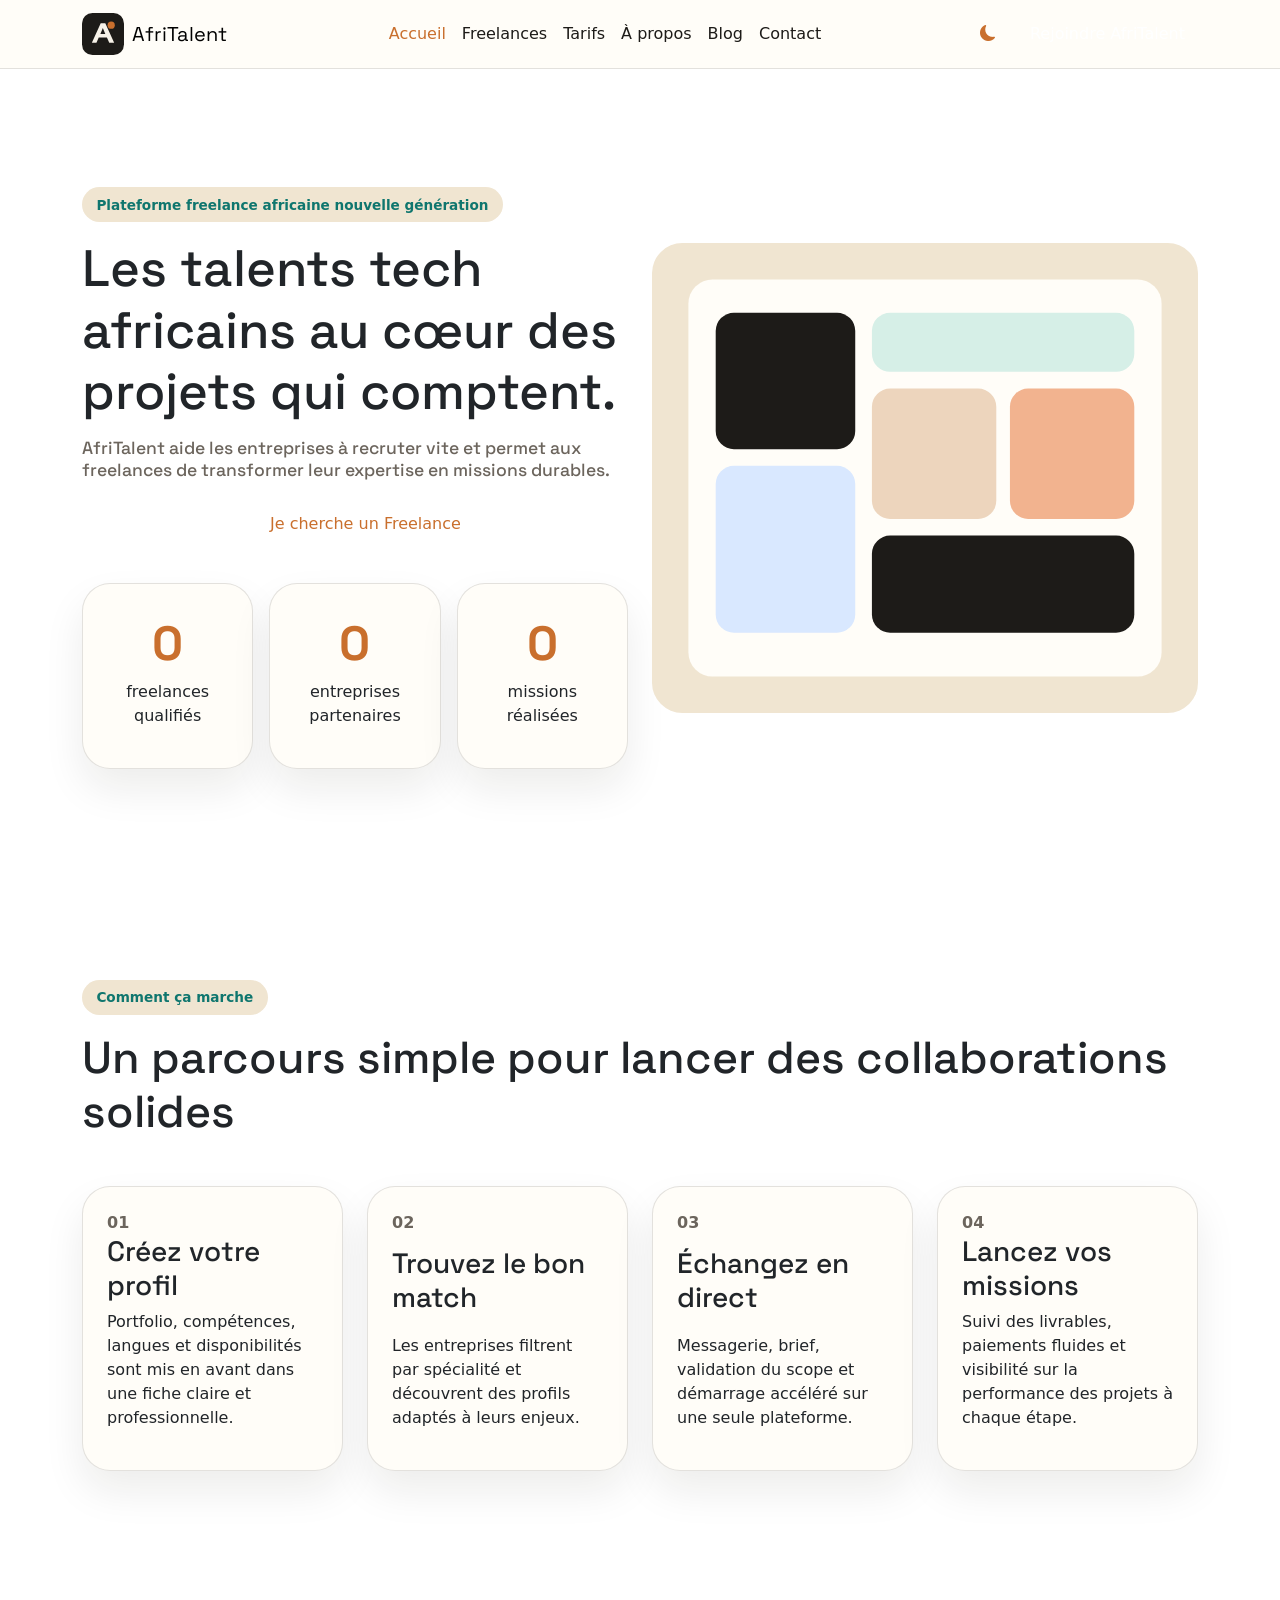
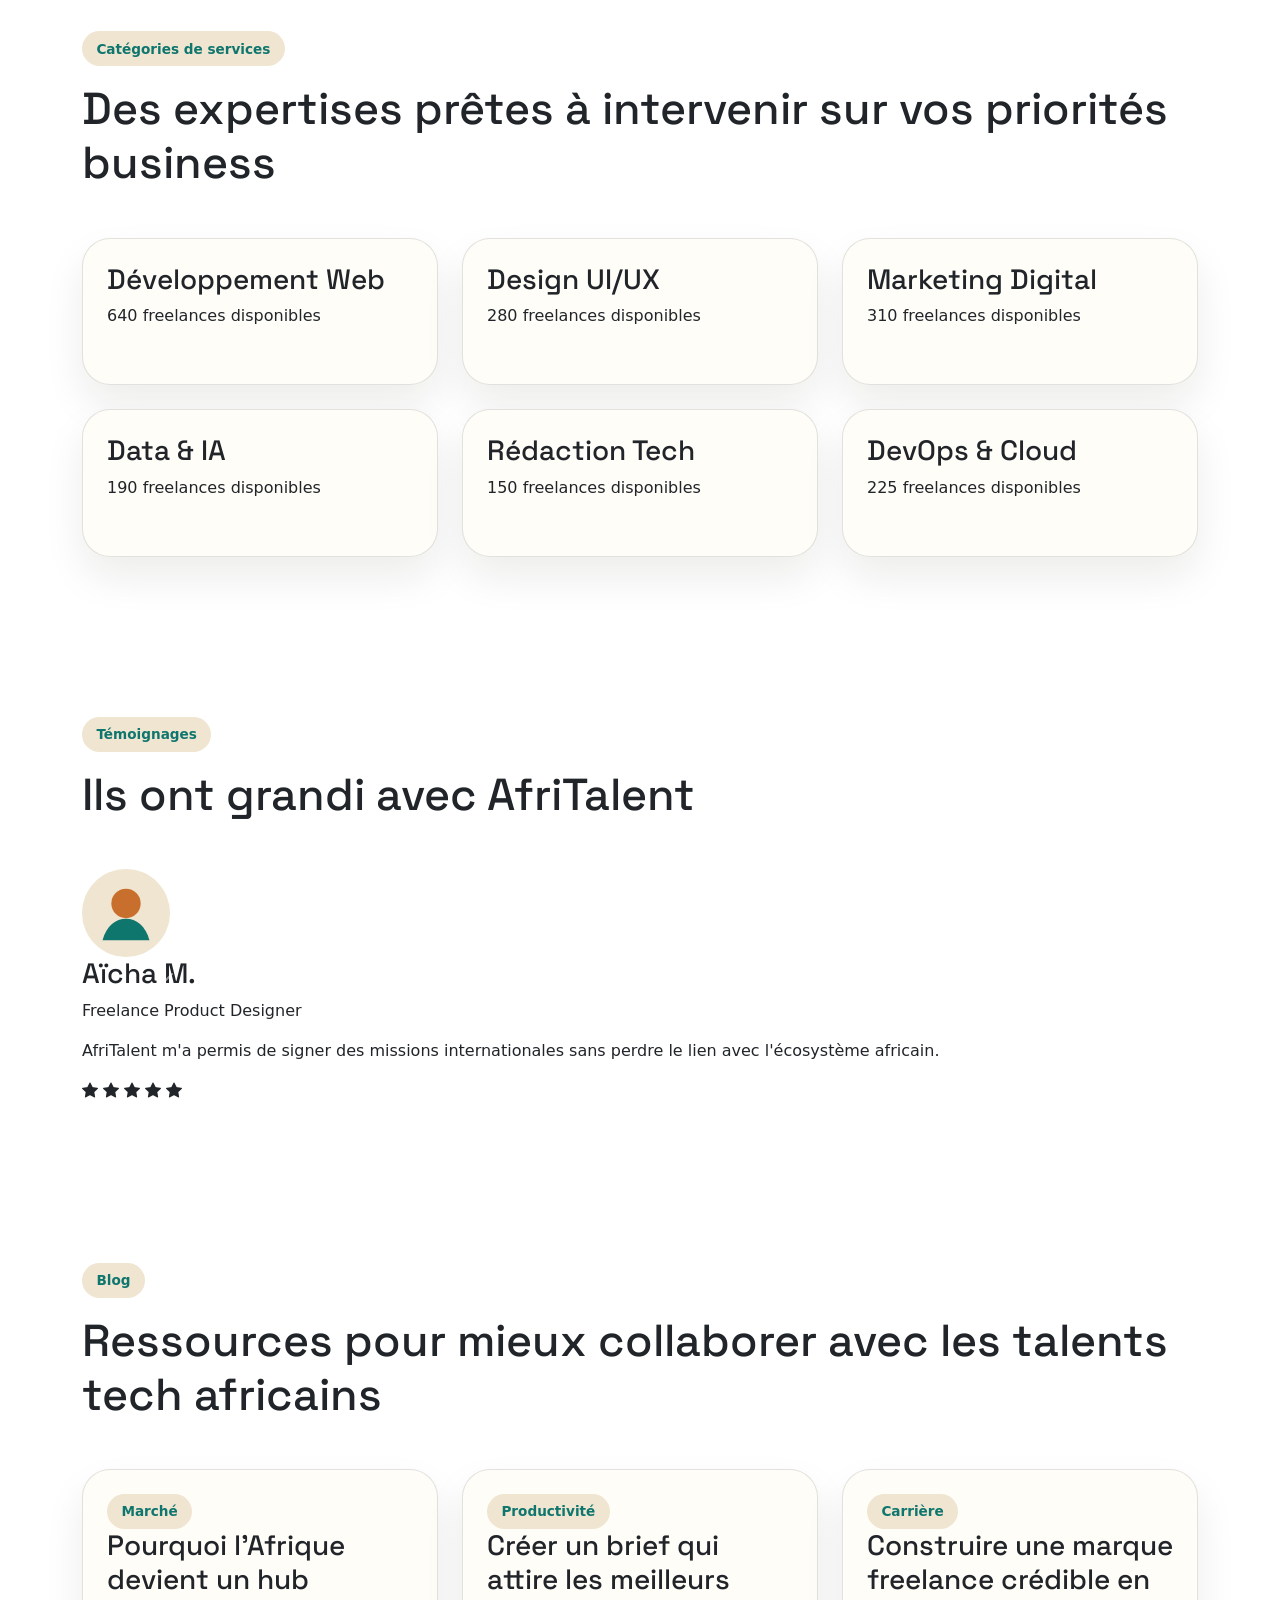
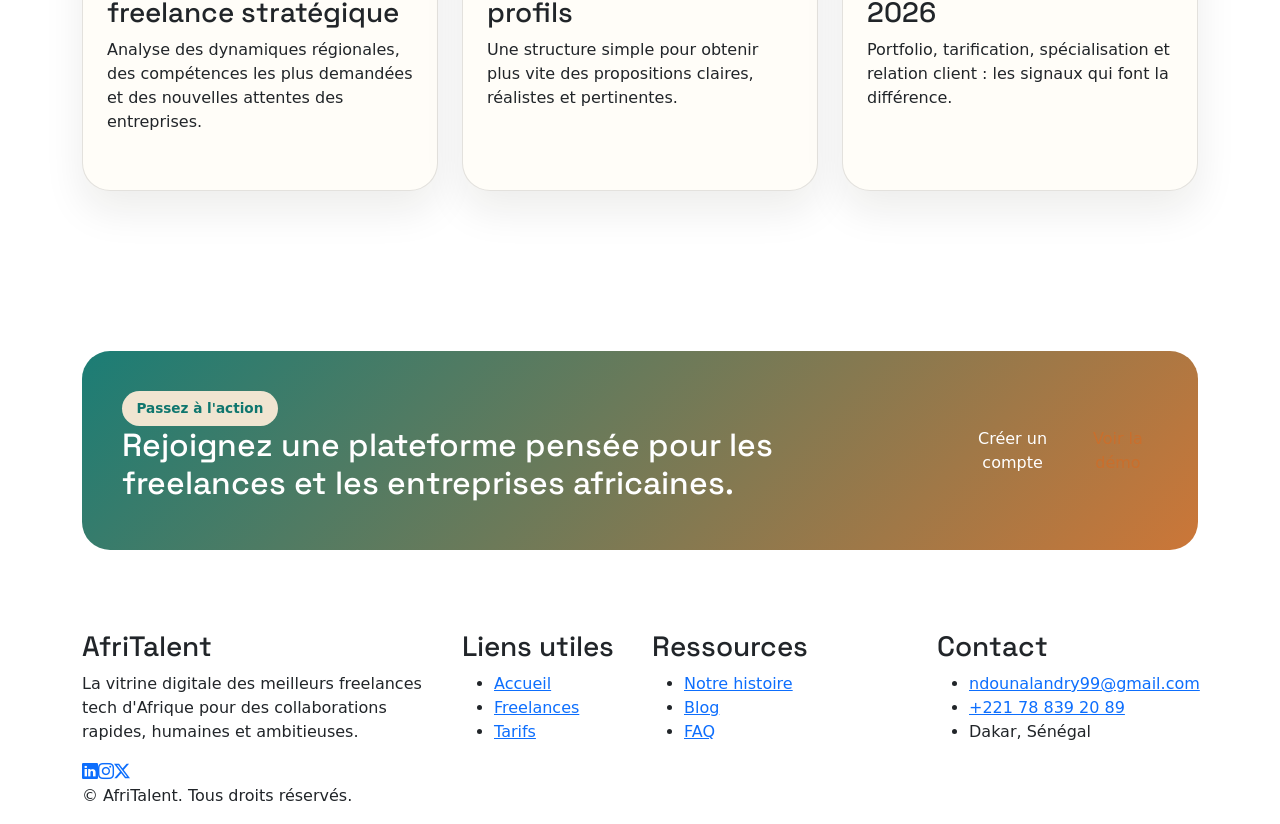
==== commit 512faf8e: "JS : dark mode avec localStorage, navbar dynamique au scroll" ====
--- a/index.html
+++ b/index.html
@@ -22,25 +22,23 @@
     <header>
         <nav class="navbar navbar-expand-lg fixed-top site-navbar" aria-label="Navigation principale">
             <div class="container">
-                <a class="navbar-brand d-flex align-items-center gap-2" href="index.html"
-                    aria-label="Accueil AfriTalent">
-                    <img src="images/logo-afritalent.svg" alt="Logo AfriTalent" width="42" height="42">
-                    <span>AfriTalent</span>
-                </a>
-                <button class="navbar-toggler" type="button" data-bs-toggle="collapse" data-bs-target="#navbarNav"
-                    aria-controls="navbarNav" aria-expanded="false" aria-label="Toggle navigation">
-                    <span class="navbar-toggler-icon"></span>
-                </button>
-                <div class="collapse navbar-collapse" id="navbarNav">
+                <a class="navbar-brand d-flex align-items-center gap-2" href="index.html"><img src="images/logo-afritalent.svg" alt="Logo AfriTalent" width="42" height="42"><span>AfriTalent</span></a>
+                <button class="navbar-toggler" type="button" data-bs-toggle="collapse" data-bs-target="#mainNavbar" aria-controls="mainNavbar" aria-expanded="false" aria-label="Ouvrir le menu"><span class="navbar-toggler-icon"></span></button>
+                <div class="collapse navbar-collapse" id="mainNavbar">
                     <ul class="navbar-nav mx-auto mb-2 mb-lg-0">
-                        <li class="nav-item"><a class="nav-link active" href="index.html"
-                                aria-current="page">Accueil</a></li>
+                        <li class="nav-item"><a class="nav-link active" href="index.html" aria-current="page">Accueil</a></li>
                         <li class="nav-item"><a class="nav-link" href="freelances.html">Freelances</a></li>
                         <li class="nav-item"><a class="nav-link" href="tarifs.html">Tarifs</a></li>
                         <li class="nav-item"><a class="nav-link" href="about.html">À propos</a></li>
-                        <li class="nav-item"><a class="nav-link" href="index.html#blog">Blog</a></li>
+                        <li class="nav-item"><a class="nav-link" href="#blog">Blog</a></li>
                         <li class="nav-item"><a class="nav-link" href="contact.html">Contact</a></li>
                     </ul>
+                    <div class="d-flex align-items-center gap-2">
+                        <button id="bouton-theme" class="btn btn-outline-brand" aria-label="Changer de thème">
+                            <i id="icone-theme" class="bi bi-moon-fill"></i>
+                        </button>
+                        <a class="btn btn-brand" href="contact.html">Rejoindre AfriTalent</a>
+                    </div>
                 </div>
             </div>
         </nav>
@@ -351,11 +349,14 @@
         </div>
     </footer>
 
+    <button id="bouton-remonter" class="btn-remonter" aria-label="Retour en haut de la page">
+        <i class="bi bi-arrow-up-short"></i>
+    </button>
+
     <!-- Bootstrap 5 via CDN : script JavaScript -->
     <script src="https://cdn.jsdelivr.net/npm/bootstrap@5.3.0/dist/js/bootstrap.bundle.min.js"></script>
 
     <!-- Mon script JavaScript -->
     <script src="js/main.js"></script>
 </body>
-
 </html>
--- a/css/style.css
+++ b/css/style.css
@@ -243,4 +243,62 @@
   .section-hero {
     min-height: 100vh; /* Reprend toute la hauteur de l'écran */
   }
+}
+
+/* ==========================================================================
+   STYLES COMPLÉMENTAIRES POUR LE JAVASCRIPT
+   ========================================================================== */
+
+/* Classes pour le Thème Sombre (Dark Mode) */
+body.theme-sombre {
+  --couleur-fond: #121212;
+  --couleur-surface: #1e1e1e;
+  --couleur-surface-forte: #2a2a2a;
+  --couleur-texte: #f7f2e8;
+  --couleur-attenu: #a39c93;
+  --couleur-bordure: rgba(247, 242, 232, 0.15);
+  --ombre-douce: 0 20px 40px rgba(0, 0, 0, 0.5);
+}
+
+/* Classe pour la Navbar dynamique lors du défilement (Scroll) */
+.site-navbar.navbar-defilement {
+  padding: 0.4rem 0; /* Réduction de la hauteur (effet shrink) */
+  background-color: var(--couleur-surface) !important;
+  box-shadow: 0 4px 20px rgba(0, 0, 0, 0.1); /* Ombre plus marquée */
+}
+
+/* Style de base pour le bouton "Retour en haut" */
+.btn-remonter {
+  position: fixed;
+  bottom: 20px;
+  right: 20px;
+  z-index: 99;
+  background-color: var(--couleur-primaire);
+  color: white;
+  border: none;
+  outline: none;
+  width: 45px;
+  height: 45px;
+  border-radius: 50%;
+  font-size: 24px;
+  cursor: pointer;
+  display: flex;
+  align-items: center;
+  justify-content: center;
+  box-shadow: 0 4px 10px rgba(0, 0, 0, 0.2);
+  
+  /* Effet de transition pour une apparition en douceur */
+  transition: opacity 0.3s ease, transform 0.3s ease;
+  
+  /* Par défaut, le bouton est invisible et légèrement descendu */
+  opacity: 0;
+  transform: translateY(20px);
+  pointer-events: none; /* Empêche de cliquer dessus quand il est invisible */
+}
+
+/* Classe ajoutée par JavaScript pour afficher le bouton */
+.btn-remonter.visible {
+  opacity: 1;
+  transform: translateY(0);
+  pointer-events: auto; /* Permet le clic quand il devient visible */
 }
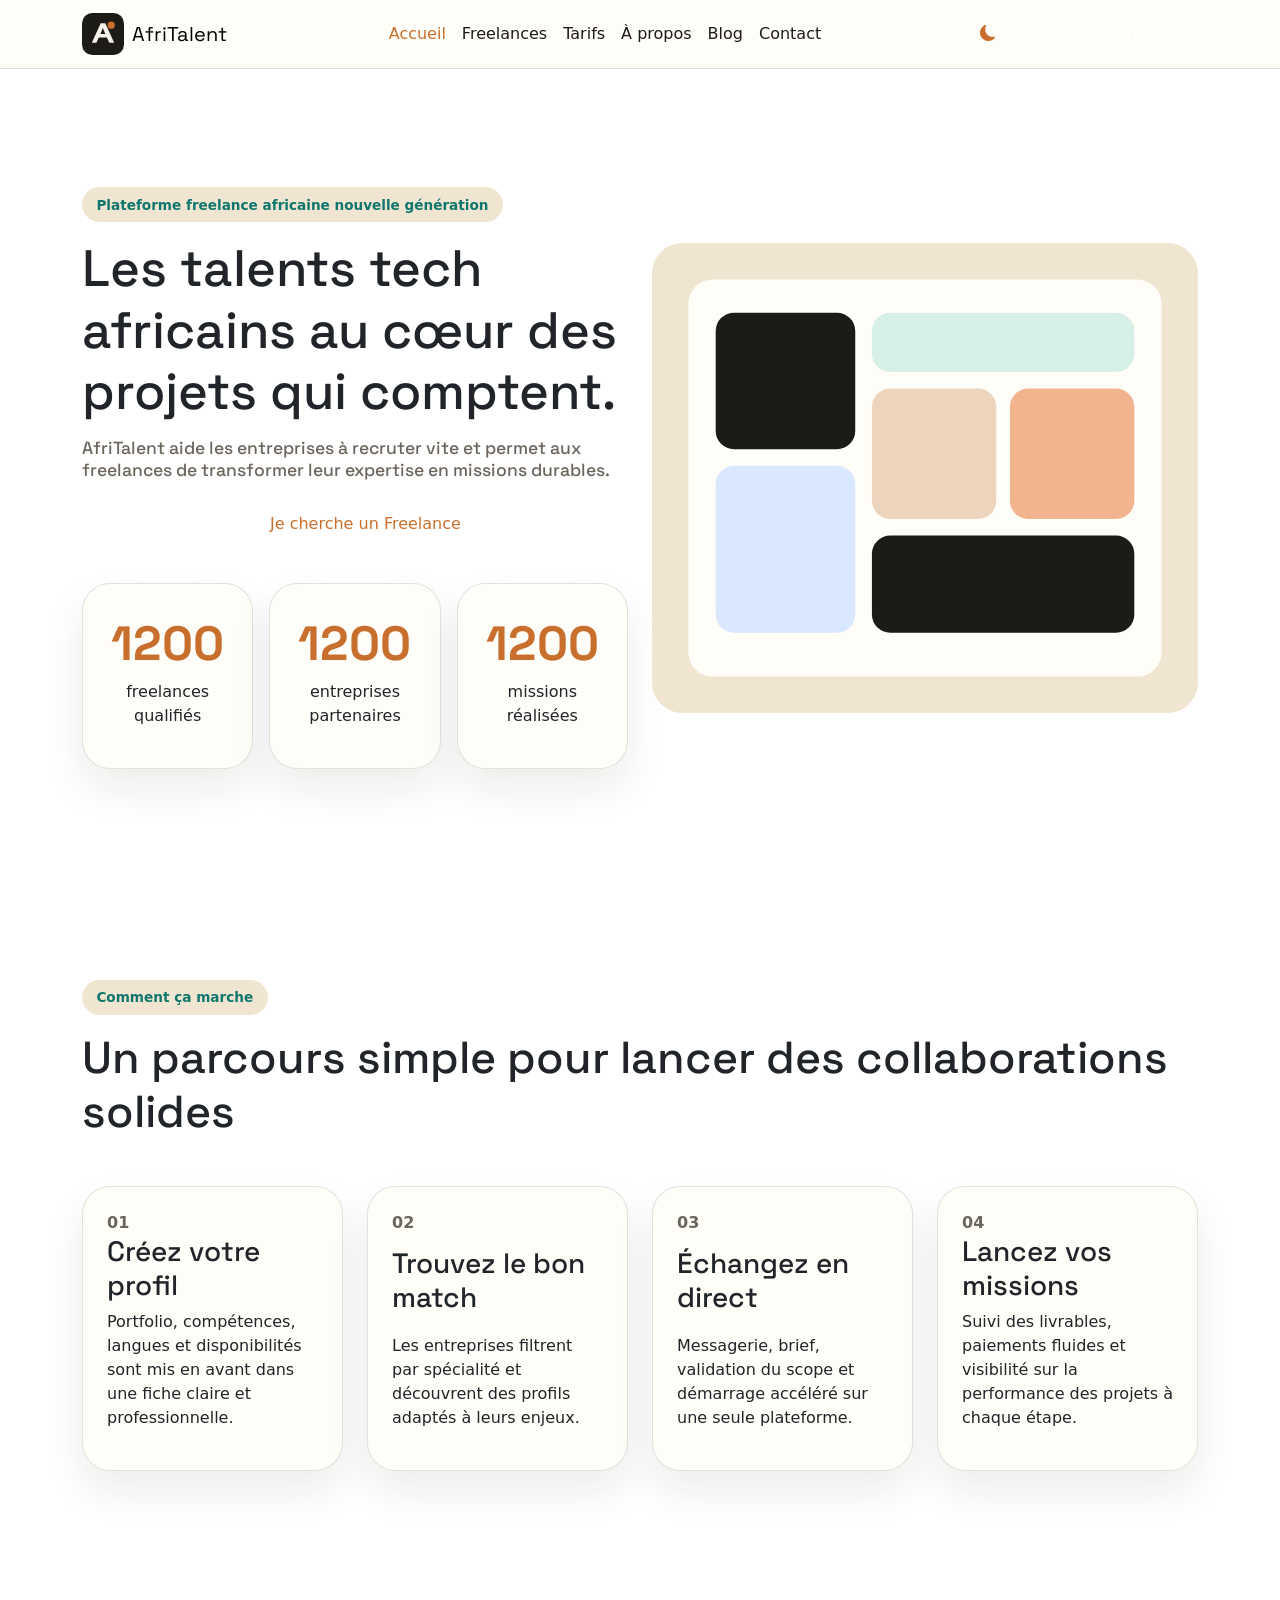
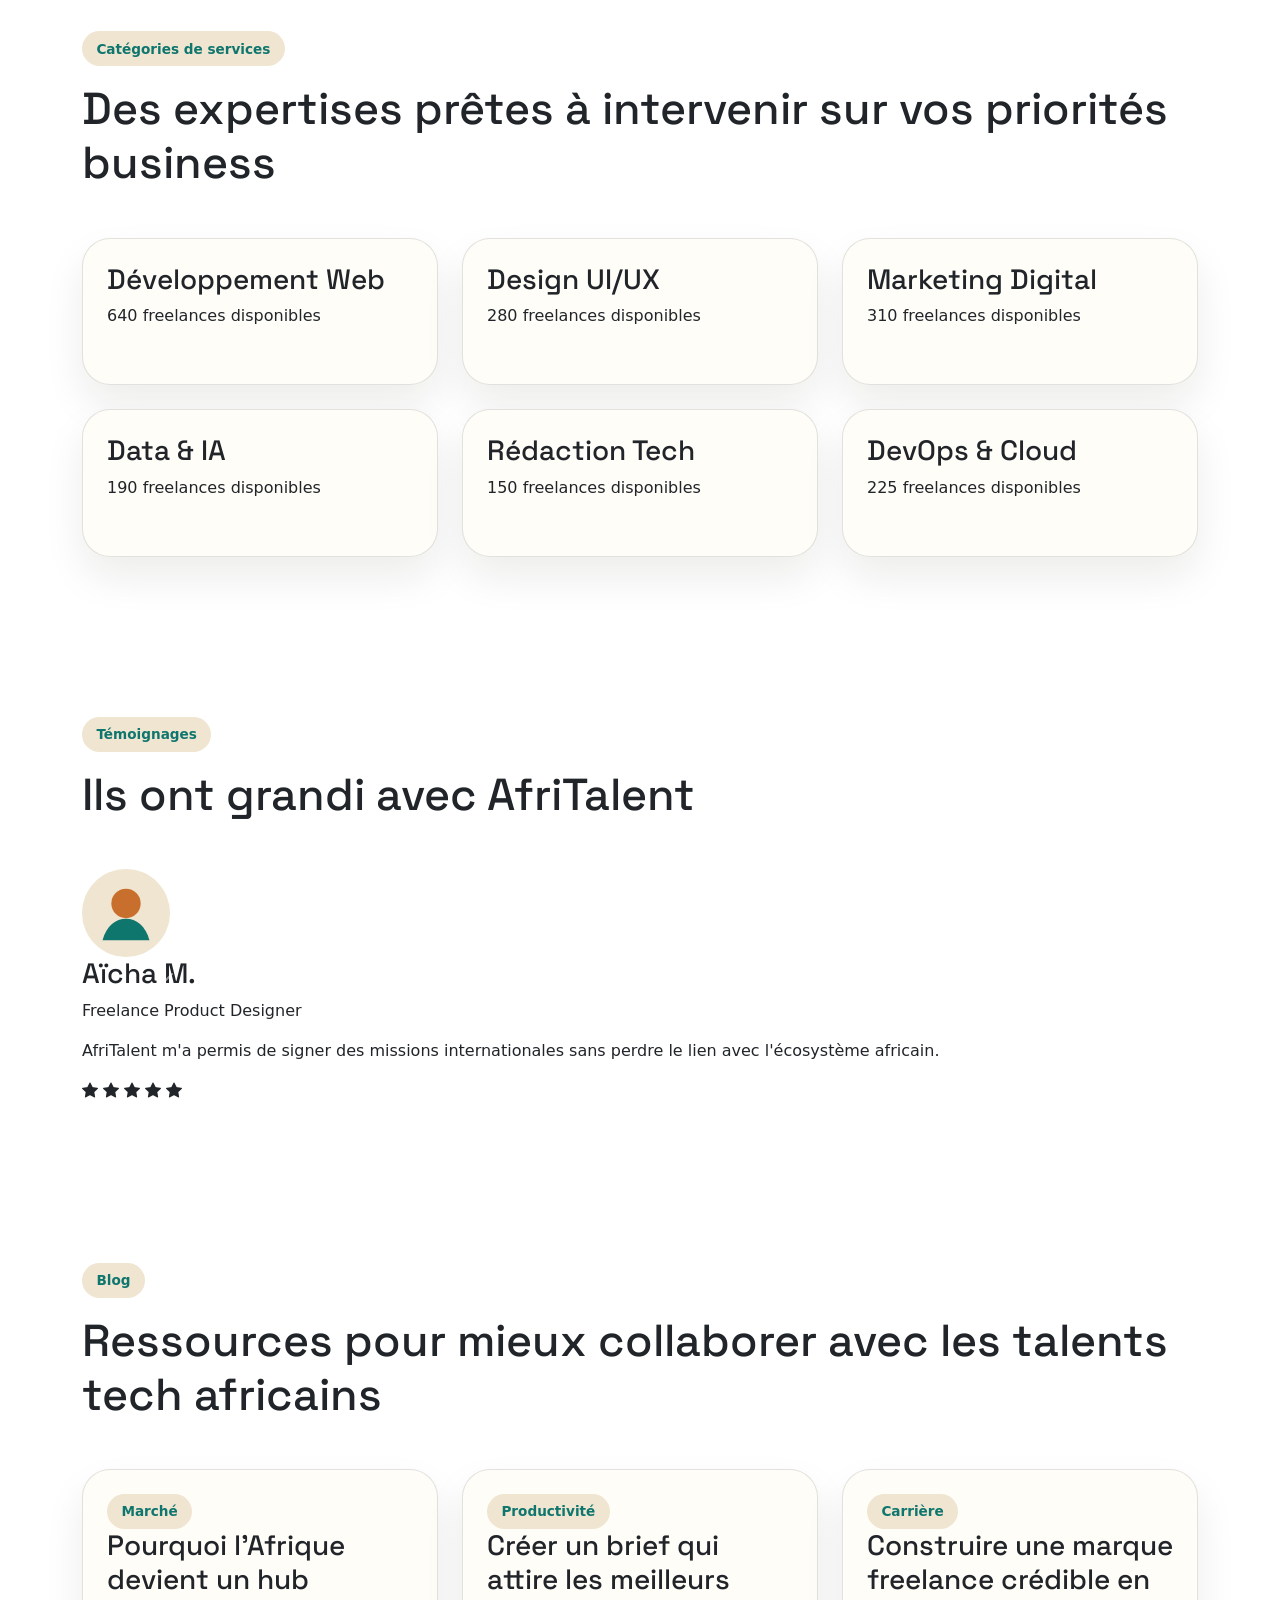
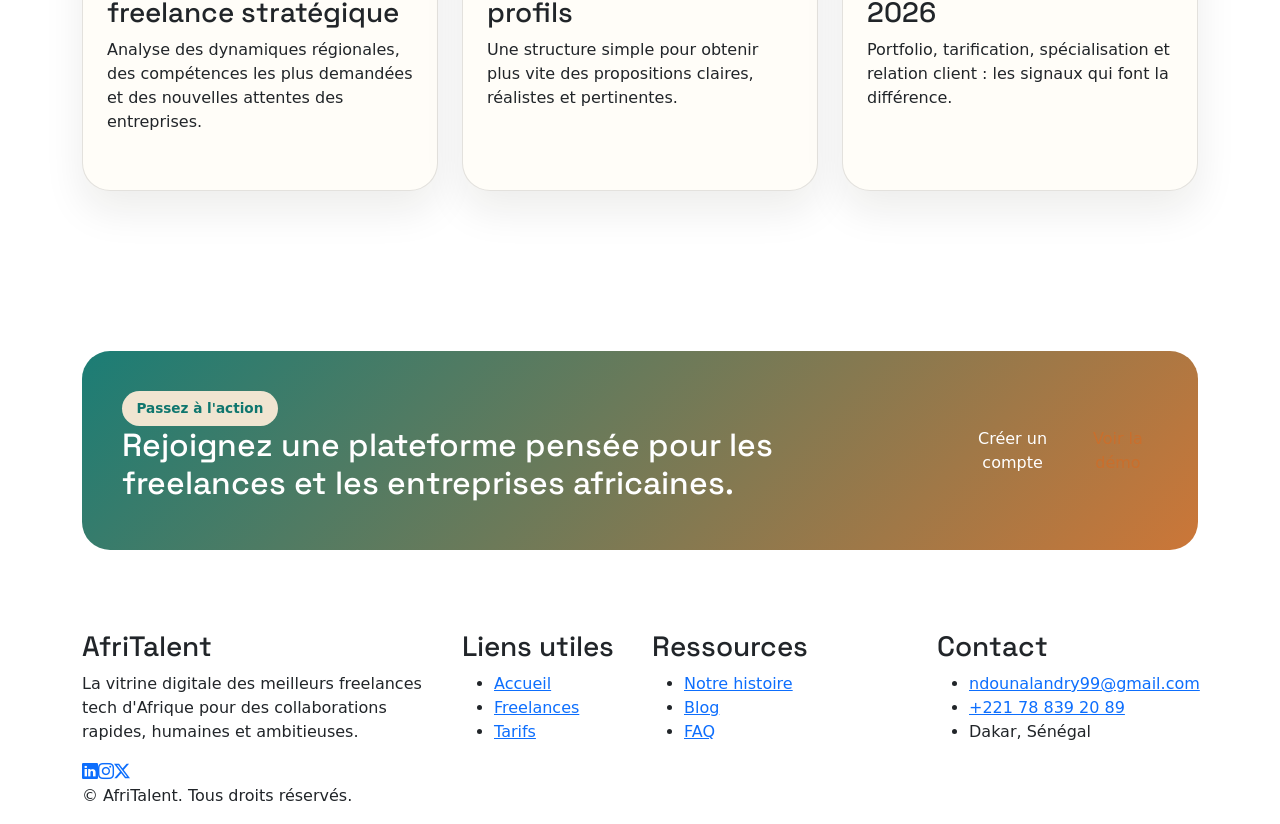
==== commit ddc0d1f4: "JS : compteurs animés au scroll et animations fade-in des sections" ====
--- a/index.html
+++ b/index.html
@@ -48,7 +48,7 @@
         <!-- Section Hero : mise en page asymétrique avec typographie expressive -->
         <!-- col-lg-6 : divise l'écran en 2 colonnes sur grand écran -->
         <!-- align-items-center : centre verticalement le contenu -->
-        <section class="section-hero">
+        <section class="section-hero section-animee">
             <div class="container">
                 <div class="row align-items-center">
                     <div class="col-lg-6">
@@ -60,13 +60,16 @@
                             <a class="btn btn-outline-brand" href="contact.html">Je cherche un Freelance</a>
                         </div>
                         <div class="ligne-stats" aria-label="Statistiques AfriTalent">
-                            <article class="carte-stat"><span>0</span>
+                            <article class="carte-stat">
+                                <span class="compteur-stat" data-cible="1200">0</span>
                                 <p>freelances qualifiés</p>
                             </article>
-                            <article class="carte-stat"><span>0</span>
+                            <article class="carte-stat">
+                                <span class="compteur-stat" data-cible="1200">0</span>
                                 <p>entreprises partenaires</p>
                             </article>
-                            <article class="carte-stat"><span>0</span>
+                            <article class="carte-stat">
+                                <span class="compteur-stat" data-cible="1200">0</span>
                                 <p>missions réalisées</p>
                             </article>
                         </div>
@@ -83,7 +86,7 @@
 
         <!-- Section "Comment ça marche" - Grille Bento avec CSS Grid -->
         <!-- CSS Grid permet de créer des mises en page complexes facilement -->
-        <section class="section-espace">
+        <section class="section-espace section-animee">
             <div class="container">
                 <div class="entete-section mb-5">
                     <span class="badge-section">Comment ça marche</span>
@@ -112,7 +115,7 @@
 
         <!-- Section Catégories de services avec effets hover -->
         <!-- hover : effet quand la souris passe sur l'élément -->
-        <section class="section-espace">
+        <section class="section-espace section-animee">
             <div class="container">
                 <div class="entete-section mb-5"><span class="badge-section">Catégories de services</span>
                     <h2>Des expertises prêtes à intervenir sur vos priorités business</h2>
@@ -161,7 +164,7 @@
         <!-- Témoignages clients - Carrousel Bootstrap -->
         <!-- data-bs-ride="carousel" : active le défilement automatique -->
         <!-- id="carouselTemoignages" : identifiant unique pour le carrousel -->
-        <section class="section-espace">
+        <section class="section-espace section-animee">
             <div class="container">
                 <div class="entete-section mb-5">
                     <span class="badge-section">Témoignages</span>
@@ -173,12 +176,9 @@
 
                     <!-- Indicateurs (les petits points en bas) -->
                     <div class="carousel-indicators">
-                        <button type="button" data-bs-target="#carouselTemoignages" data-bs-slide-to="0" class="active"
-                            aria-current="true" aria-label="Témoignage 1"></button>
-                        <button type="button" data-bs-target="#carouselTemoignages" data-bs-slide-to="1"
-                            aria-label="Témoignage 2"></button>
-                        <button type="button" data-bs-target="#carouselTemoignages" data-bs-slide-to="2"
-                            aria-label="Témoignage 3"></button>
+                        <button type="button" data-bs-target="#carouselTemoignages" data-bs-slide-to="0" class="active" aria-current="true" aria-label="Témoignage 1"></button>
+                        <button type="button" data-bs-target="#carouselTemoignages" data-bs-slide-to="1" aria-label="Témoignage 2"></button>
+                        <button type="button" data-bs-target="#carouselTemoignages" data-bs-slide-to="2" aria-label="Témoignage 3"></button>
                     </div>
 
                     <!-- Contenu du carrousel : les slides (les témoignages) -->
@@ -187,12 +187,13 @@
                         <!-- Slide 1 : active = premier témoignage affiché -->
                         <div class="carousel-item active">
                             <div class="carte-temoignage">
-                                <img src="images/avatar-aicha.svg" alt="Portrait illustré d'Aïcha, product designer"
-                                    width="88" height="88">
+                                <img src="images/avatar-aicha.svg" alt="Portrait illustré d'Aïcha, product designer" width="88" height="88">
                                 <h3>Aïcha M.</h3>
                                 <p class="role">Freelance Product Designer</p>
-                                <p>AfriTalent m'a permis de signer des missions internationales sans perdre le lien avec
-                                    l'écosystème africain.</p>
+                                <p>
+                                    AfriTalent m'a permis de signer des missions internationales sans perdre le lien avec
+                                    l'écosystème africain.
+                                </p>
                                 <div class="stars" aria-label="Note 5 sur 5">
                                     <i class="bi bi-star-fill"></i>
                                     <i class="bi bi-star-fill"></i>
@@ -225,12 +226,13 @@
                         <!-- Slide 3 -->
                         <div class="carousel-item">
                             <div class="carte-temoignage">
-                                <img src="images/avatar-fatou.svg" alt="Portrait illustré de Fatou, consultante data"
-                                    width="88" height="88">
+                                <img src="images/avatar-fatou.svg" alt="Portrait illustré de Fatou, consultante data" width="88" height="88">
                                 <h3>Fatou S.</h3>
                                 <p class="role">Freelance Data Analyst</p>
-                                <p>La plateforme rassure les clients, sécurise les briefs et me fait gagner un temps
-                                    précieux sur la prospection.</p>
+                                <p>
+                                    La plateforme rassure les clients, sécurise les briefs et me fait gagner un temps
+                                    précieux sur la prospection.
+                                </p>
                                 <div class="stars" aria-label="Note 5 sur 5">
                                     <i class="bi bi-star-fill"></i>
                                     <i class="bi bi-star-fill"></i>
@@ -244,13 +246,11 @@
                     </div>
 
                     <!-- Boutons de navigation (flèches gauche/droite) -->
-                    <button class="carousel-control-prev" type="button" data-bs-target="#carouselTemoignages"
-                        data-bs-slide="prev">
+                    <button class="carousel-control-prev" type="button" data-bs-target="#carouselTemoignages" data-bs-slide="prev">
                         <span class="carousel-control-prev-icon" aria-hidden="true"></span>
                         <span class="visually-hidden">Précédent</span>
                     </button>
-                    <button class="carousel-control-next" type="button" data-bs-target="#carouselTemoignages"
-                        data-bs-slide="next">
+                    <button class="carousel-control-next" type="button" data-bs-target="#carouselTemoignages" data-bs-slide="next">
                         <span class="carousel-control-next-icon" aria-hidden="true"></span>
                         <span class="visually-hidden">Suivant</span>
                     </button>
@@ -260,7 +260,7 @@
         </section>
 
         <!-- Articles de contenu -->
-        <section id="blog" class="section-espace">
+        <section id="blog" class="section-espace section-animee">
             <div class="container">
                 <div class="entete-section mb-5"><span class="badge-section">Blog</span>
                     <h2>Ressources pour mieux collaborer avec les talents tech africains</h2>
@@ -292,7 +292,7 @@
         </section>
 
         <!-- Appel à l'action final -->
-        <section class="section-espace">
+        <section class="section-espace section-animee">
             <div class="container">
                 <div class="banniere-cta">
                     <div>
--- a/css/style.css
+++ b/css/style.css
@@ -301,4 +301,22 @@
   opacity: 1;
   transform: translateY(0);
   pointer-events: auto; /* Permet le clic quand il devient visible */
+}
+
+/* ==========================================================================
+   STYLES POUR LES ANIMATIONS JAVASCRIPT
+   ========================================================================== */
+
+/* 1. État initial : La section est invisible (opacity: 0) et légèrement décalée vers le bas (20px) */
+.section-animee {
+  opacity: 0;
+  transform: translateY(20px);
+  /* transition permet un effet fluide qui dure 0.8 seconde */
+  transition: opacity 0.8s ease-out, transform 0.8s ease-out;
+}
+
+/* 2. État animé : Quand JavaScript ajoutera la classe .visible, la section apparaîtra */
+.section-animee.visible {
+  opacity: 1;
+  transform: translateY(0);
 }
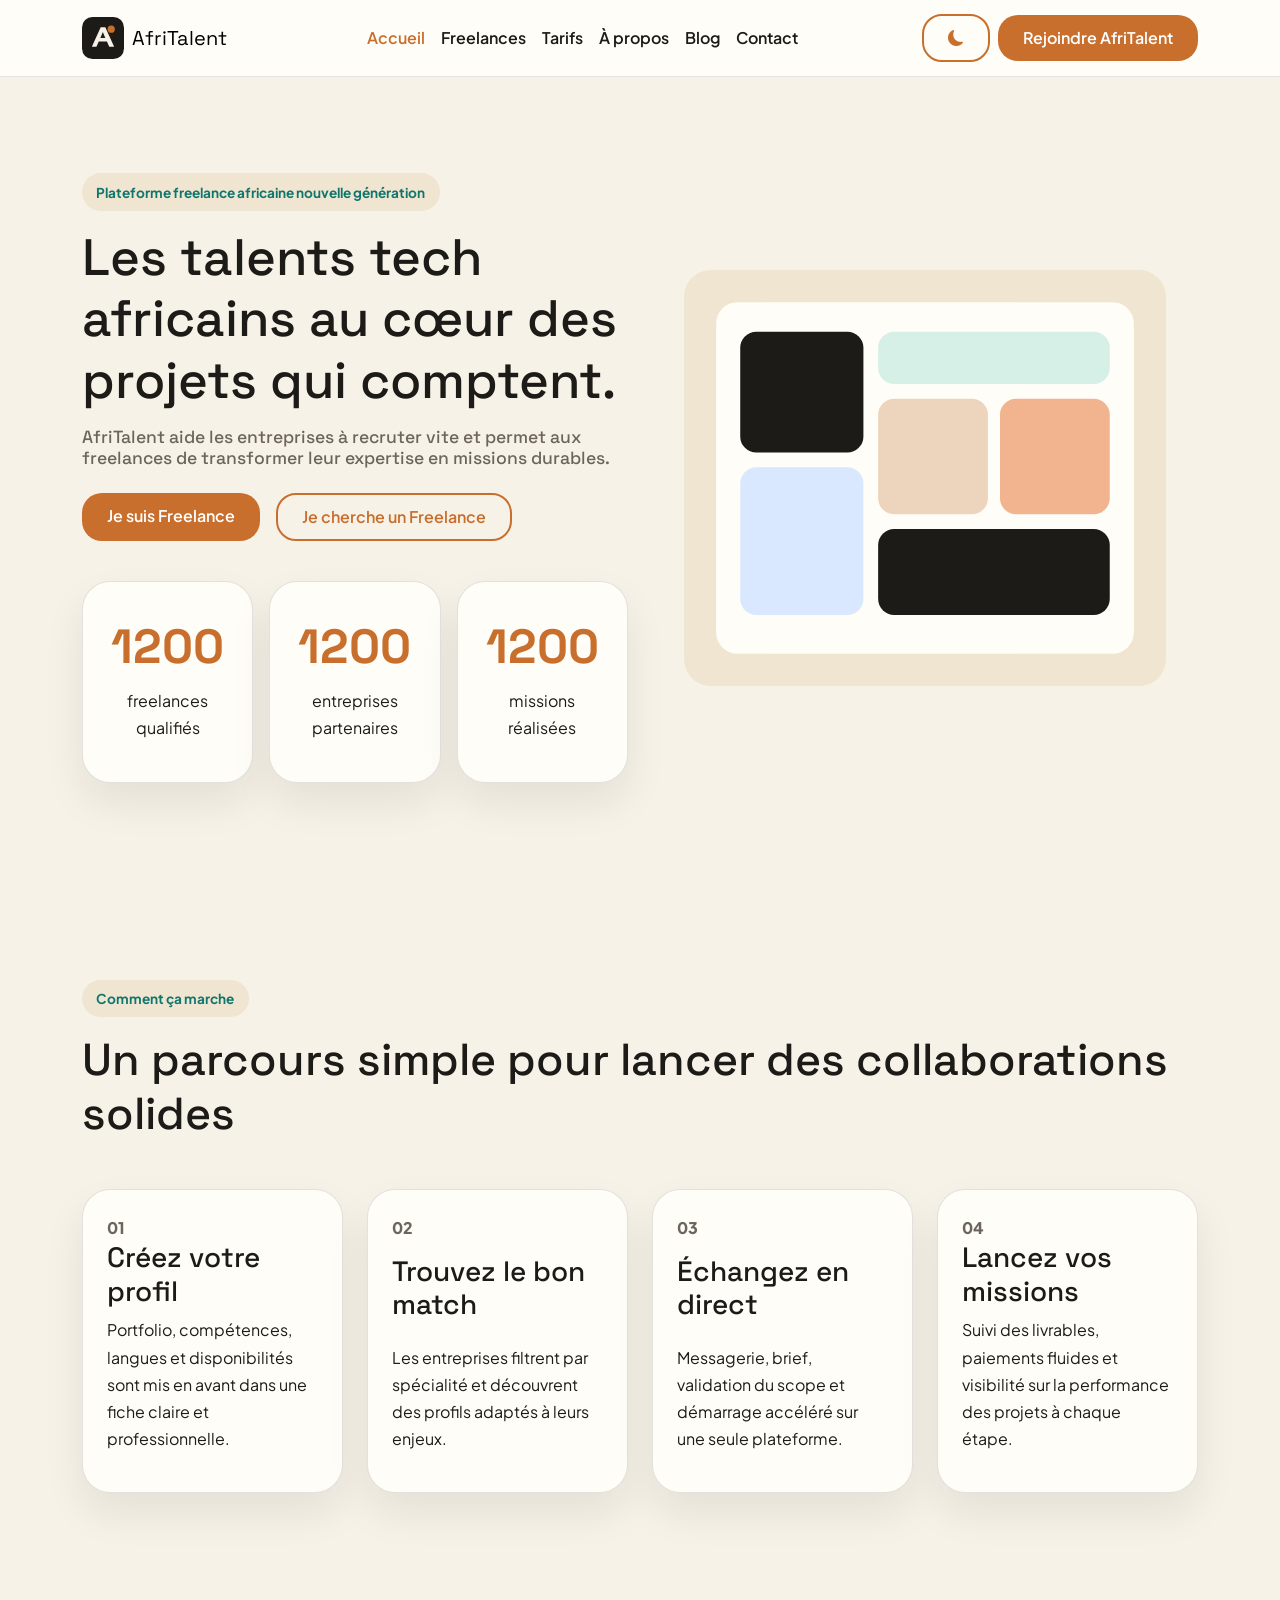
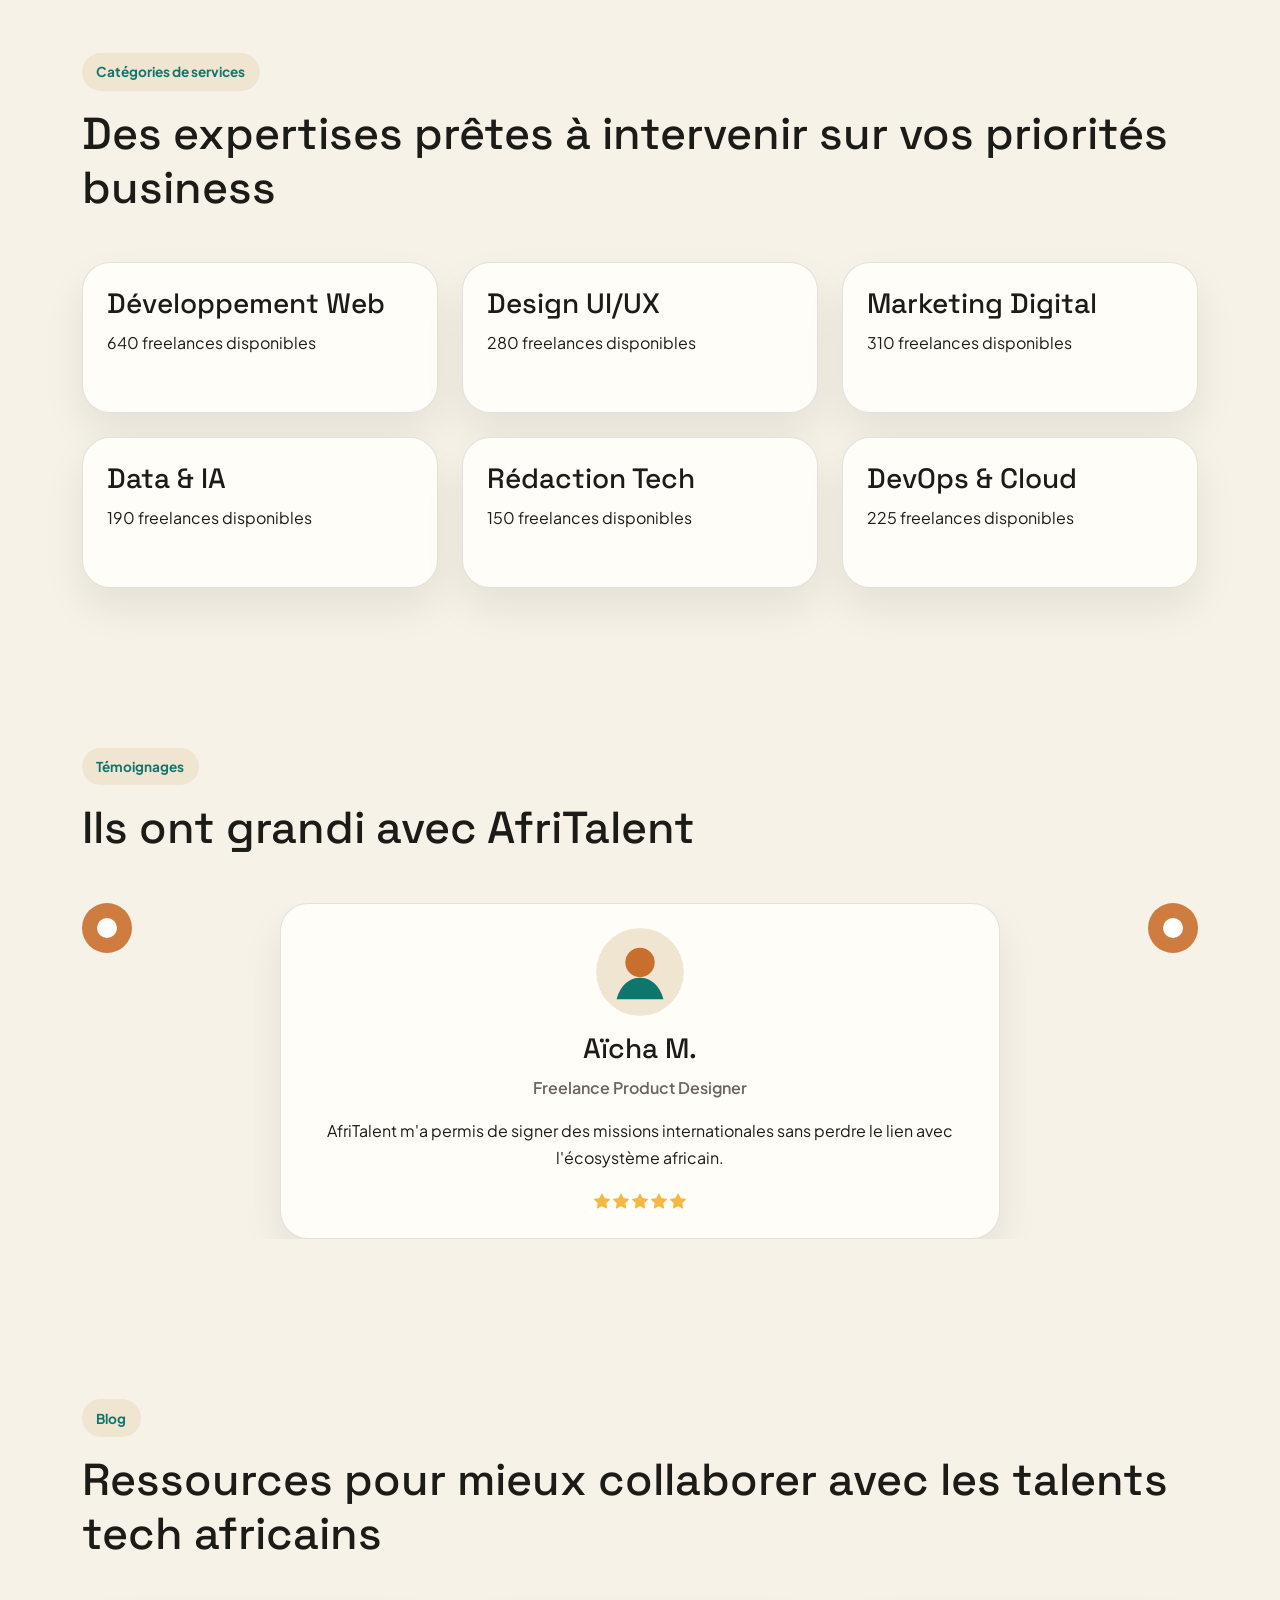
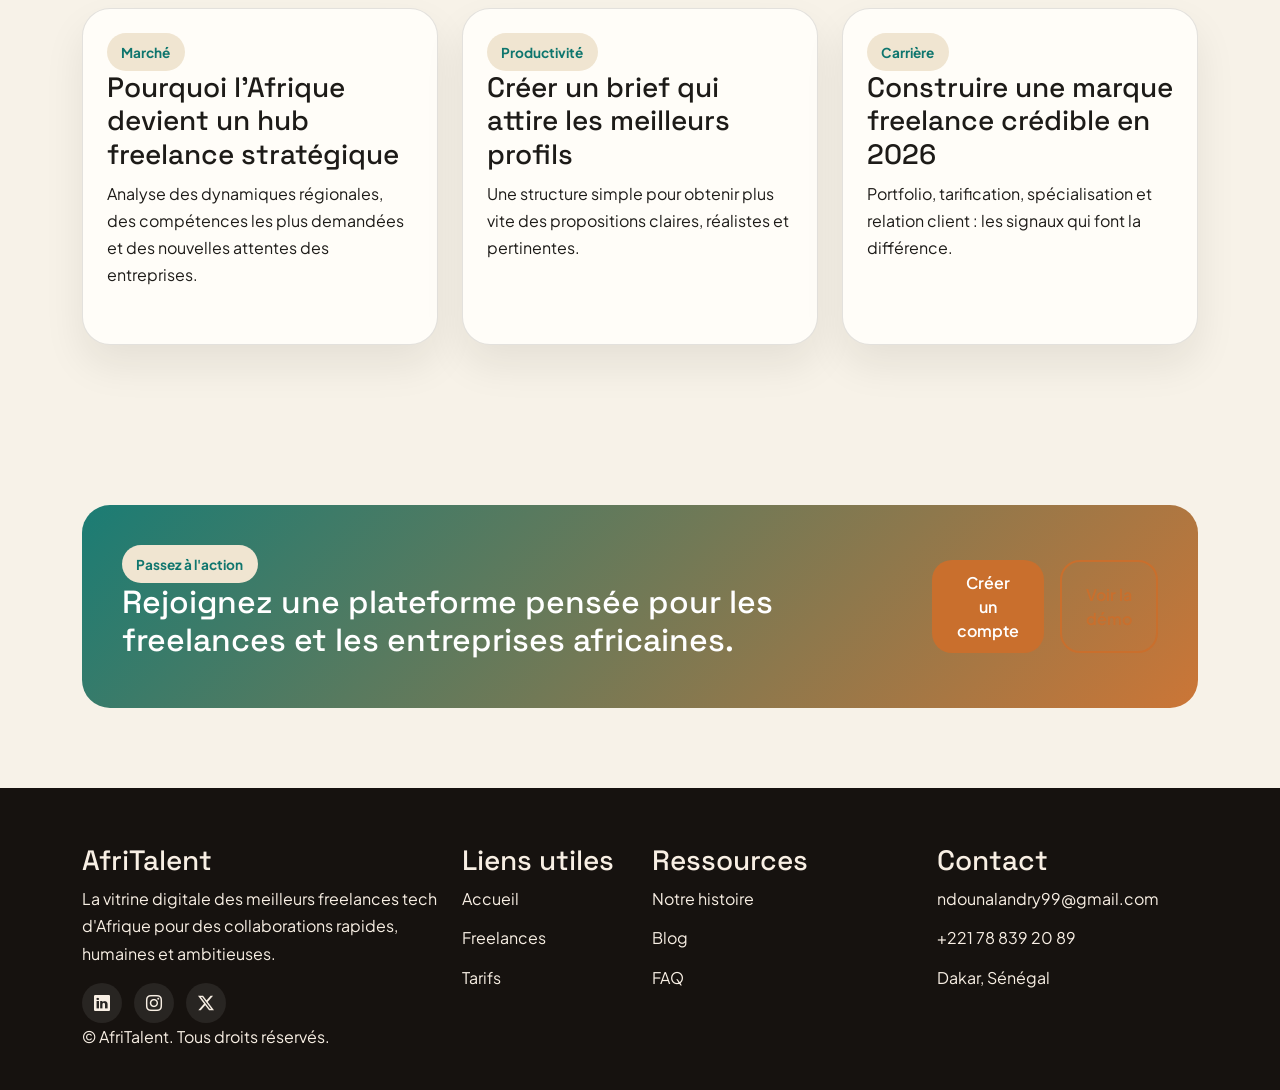
==== commit e0813c5d: "Finalisation : corrections responsive, optimisation du code et commentaires" ====
--- a/index.html
+++ b/index.html
@@ -11,10 +11,7 @@
     <link rel="stylesheet" href="css/style.css">
     <link rel="preconnect" href="https://fonts.googleapis.com">
     <link rel="preconnect" href="https://fonts.gstatic.com" crossorigin>
-    <link
-        href="https://fonts.googleapis.com/css2?family=Plus+Jakarta+Sans:wght@400;500;600;700;800&family=Space+Grotesk:wght@500;700&display=swap"
-        rel="stylesheet">
-    <link href="https://cdn.jsdelivr.net/npm/bootstrap@5.3.3/dist/css/bootstrap.min.css" rel="stylesheet">
+    <link href="https://fonts.googleapis.com/css2?family=Plus+Jakarta+Sans:wght@400;500;600;700;800&family=Space+Grotesk:wght@500;700&display=swap" rel="stylesheet">
     <link href="https://cdn.jsdelivr.net/npm/bootstrap-icons@1.11.3/font/bootstrap-icons.min.css" rel="stylesheet">
 </head>
 
--- a/css/style.css
+++ b/css/style.css
@@ -133,6 +133,213 @@
   height: 100%; /* Permet d'avoir des hauteurs égales dans Bootstrap */
 }
 
+/* Carte de valeur (page À propos) */
+.carte-valeur {
+  background: var(--couleur-surface);
+  border: 1px solid var(--couleur-bordure);
+  border-radius: var(--rayon-xl);
+  box-shadow: var(--ombre-douce);
+  padding: 1.5rem;
+  text-align: center;
+  height: 100%;
+}
+
+.carte-valeur i {
+  font-size: 2rem;
+  color: var(--couleur-secondaire);
+  margin-bottom: 1rem;
+}
+
+/* Carte de témoignage (carrousel) */
+.carte-temoignage {
+  background: var(--couleur-surface);
+  border: 1px solid var(--couleur-bordure);
+  border-radius: var(--rayon-xl);
+  box-shadow: var(--ombre-douce);
+  padding: 1.5rem;
+  max-width: 720px;
+  margin: 0 auto;
+  text-align: center;
+}
+
+.carte-temoignage img {
+  border-radius: 50%;
+  margin: 0 auto 1rem;
+}
+
+.role {
+  color: var(--couleur-attenu);
+  font-weight: 600;
+}
+
+.stars {
+  color: #f4b942;
+  margin-top: 1rem;
+}
+
+/* Prix (page Tarifs) */
+.prix {
+  font-size: 2.8rem;
+  font-family: "Space Grotesk", sans-serif;
+  font-weight: 700;
+  margin: 1rem 0;
+}
+
+.prix span {
+  color: var(--couleur-attenu);
+  font-size: 1rem;
+}
+
+/* Liste de tarifs */
+.liste-tarifs {
+  list-style: none;
+  padding: 0;
+  margin: 0;
+}
+
+.liste-tarifs li {
+  display: flex;
+  align-items: center;
+  gap: 0.5rem;
+  margin-bottom: 0.75rem;
+}
+
+.liste-tarifs li.attenu {
+  color: var(--couleur-attenu);
+}
+
+/* Badge populaire */
+.badge-populaire {
+  position: absolute;
+  top: 1rem;
+  right: 1rem;
+  background: var(--couleur-primaire);
+  color: #fff;
+  padding: 0.35rem 0.75rem;
+  border-radius: 999px;
+  font-size: 0.85rem;
+  font-weight: 700;
+}
+
+.carte-tarif.vedette {
+  border: 2px solid var(--couleur-primaire);
+  transform: scale(1.03);
+  position: relative;
+}
+
+/* Carte freelancer */
+.carte-freelance img {
+  aspect-ratio: 4 / 3;
+  object-fit: cover;
+  background: linear-gradient(135deg, #edd5bd, #d6efe7);
+  border-radius: var(--rayon-lg);
+  margin-bottom: 1rem;
+}
+
+.texte-accent, .meta-profil {
+  color: var(--couleur-attenu);
+}
+
+.meta-profil {
+  display: flex;
+  justify-content: space-between;
+  font-weight: 700;
+  margin-top: 1rem;
+}
+
+/* Bouton filtre (page Freelances) */
+.btn-filtre {
+  padding: 0.5rem 1rem;
+  border-radius: 999px;
+  font-weight: 600;
+  transition: all 0.25s ease;
+}
+
+.btn-filtre:hover {
+  transform: translateY(-2px);
+}
+
+/* Formulaire de contact */
+.info-contact {
+  background: var(--couleur-surface);
+  border: 1px solid var(--couleur-bordure);
+  border-radius: var(--rayon-xl);
+  box-shadow: var(--ombre-douce);
+  padding: 1.5rem;
+}
+
+.liste-contact {
+  list-style: none;
+  padding: 0;
+  margin: 0;
+}
+
+.liste-contact li {
+  display: flex;
+  align-items: center;
+  gap: 0.75rem;
+  margin-bottom: 1rem;
+}
+
+.wrapper-carte iframe {
+  width: 100%;
+  min-height: 320px;
+  border: 0;
+  border-radius: var(--rayon-lg);
+}
+
+.erreur-message {
+  display: block;
+  min-height: 1.4rem;
+  margin-top: 0.35rem;
+  font-size: 0.85rem;
+}
+
+/* Visuel hero */
+.visuel-hero {
+  position: relative;
+  padding: 2rem;
+}
+
+/* Footer */
+.site-footer {
+  padding: 3.5rem 0 1.5rem;
+  background: #16120f;
+  color: #f8efe4;
+}
+
+.liens-footer {
+  list-style: none;
+  padding: 0;
+  margin: 0;
+}
+
+.liens-footer li + li {
+  margin-top: 0.75rem;
+}
+
+.liens-sociaux {
+  display: flex;
+  gap: 0.75rem;
+  margin-top: 1rem;
+}
+
+.liens-sociaux a {
+  width: 40px;
+  height: 40px;
+  display: inline-flex;
+  align-items: center;
+  justify-content: center;
+  border-radius: 50%;
+  background: rgba(255, 255, 255, 0.08);
+  color: #f8efe4;
+  transition: background 0.25s ease;
+}
+
+.liens-sociaux a:hover {
+  background: rgba(255, 255, 255, 0.15);
+}
+
 /* Bannière CTA */
 .banniere-cta {
   padding: 2.5rem;
@@ -304,6 +511,39 @@
 }
 
 /* ==========================================================================
+   PERSONNALISATION DES BOUTONS DU CARROUSEL BOOTSTRAP
+   ========================================================================== */
+
+/* Harmonisation des boutons Précédent/Suivant avec le bouton "Retour en haut" */
+/* Les boutons du carrousel reçoivent la même couleur de fond que le bouton remonter */
+.carousel-control-prev,
+.carousel-control-next {
+  background-color: var(--couleur-primaire); /* Couleur orange identique au bouton remonter */
+  width: 50px;
+  height: 50px;
+  border-radius: 50%; /* Forme circulaire comme le bouton remonter */
+  opacity: 0.9; /* Légère transparence pour un effet moderne */
+  transition: opacity 0.25s ease, background-color 0.25s ease;
+}
+
+/* Effet au survol : le bouton devient légèrement plus transparent */
+.carousel-control-prev:hover,
+.carousel-control-next:hover {
+  opacity: 1;
+  background-color: var(--couleur-primaire);
+}
+
+/* Personnalisation des icônes flèches pour qu'elles soient bien visibles sur le fond orange */
+.carousel-control-prev-icon,
+.carousel-control-next-icon {
+  background-color: white; /* Flèches blanches pour contraster avec le fond orange */
+  background-size: 60% 60%; /* Taille réduite pour un rendu élégant */
+  border-radius: 50%;
+  width: 20px;
+  height: 20px;
+}
+
+/* ==========================================================================
    STYLES POUR LES ANIMATIONS JAVASCRIPT
    ========================================================================== */
 
@@ -319,4 +559,12 @@
 .section-animee.visible {
   opacity: 1;
   transform: translateY(0);
+}
+
+/* Filtre */
+
+/* Classe pour masquer les éléments en JavaScript */
+/* Permet de cacher les cartes de freelances filtrées */
+.masquer-element {
+  display: none !important;
 }
